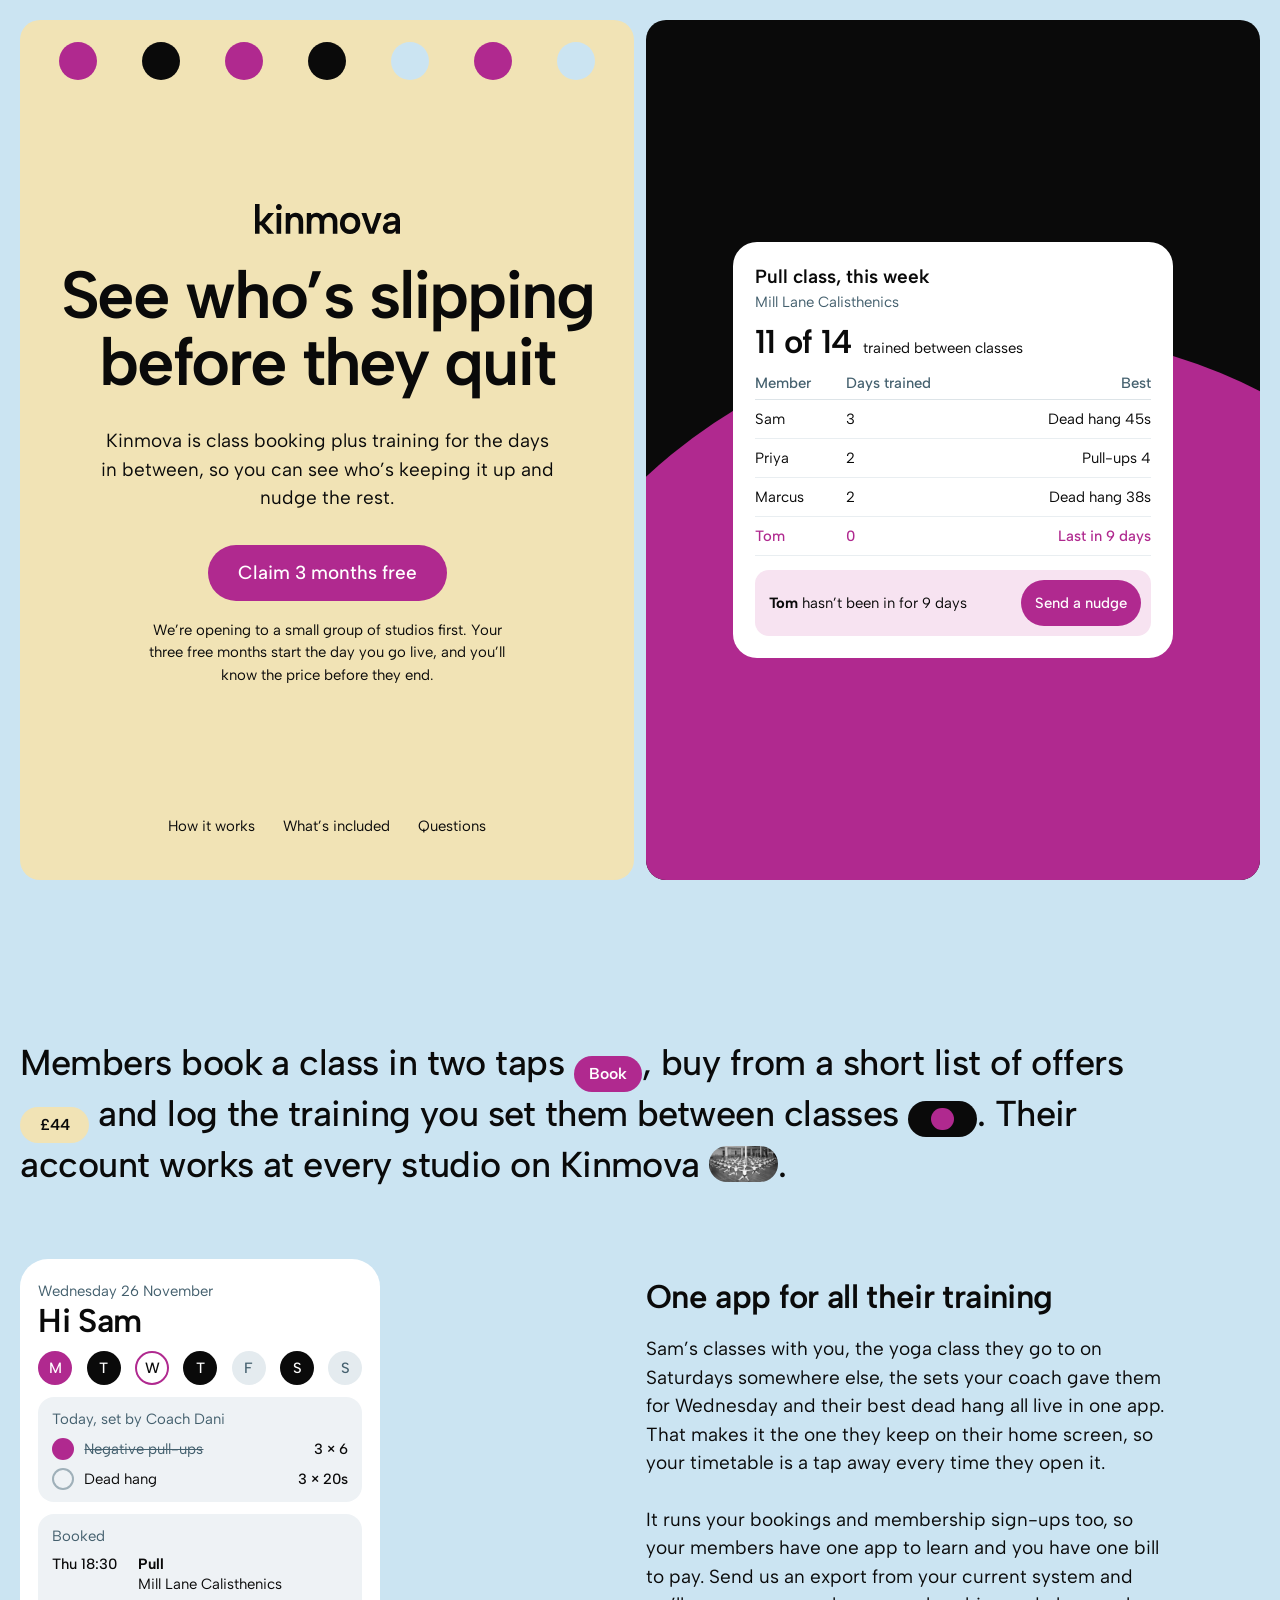
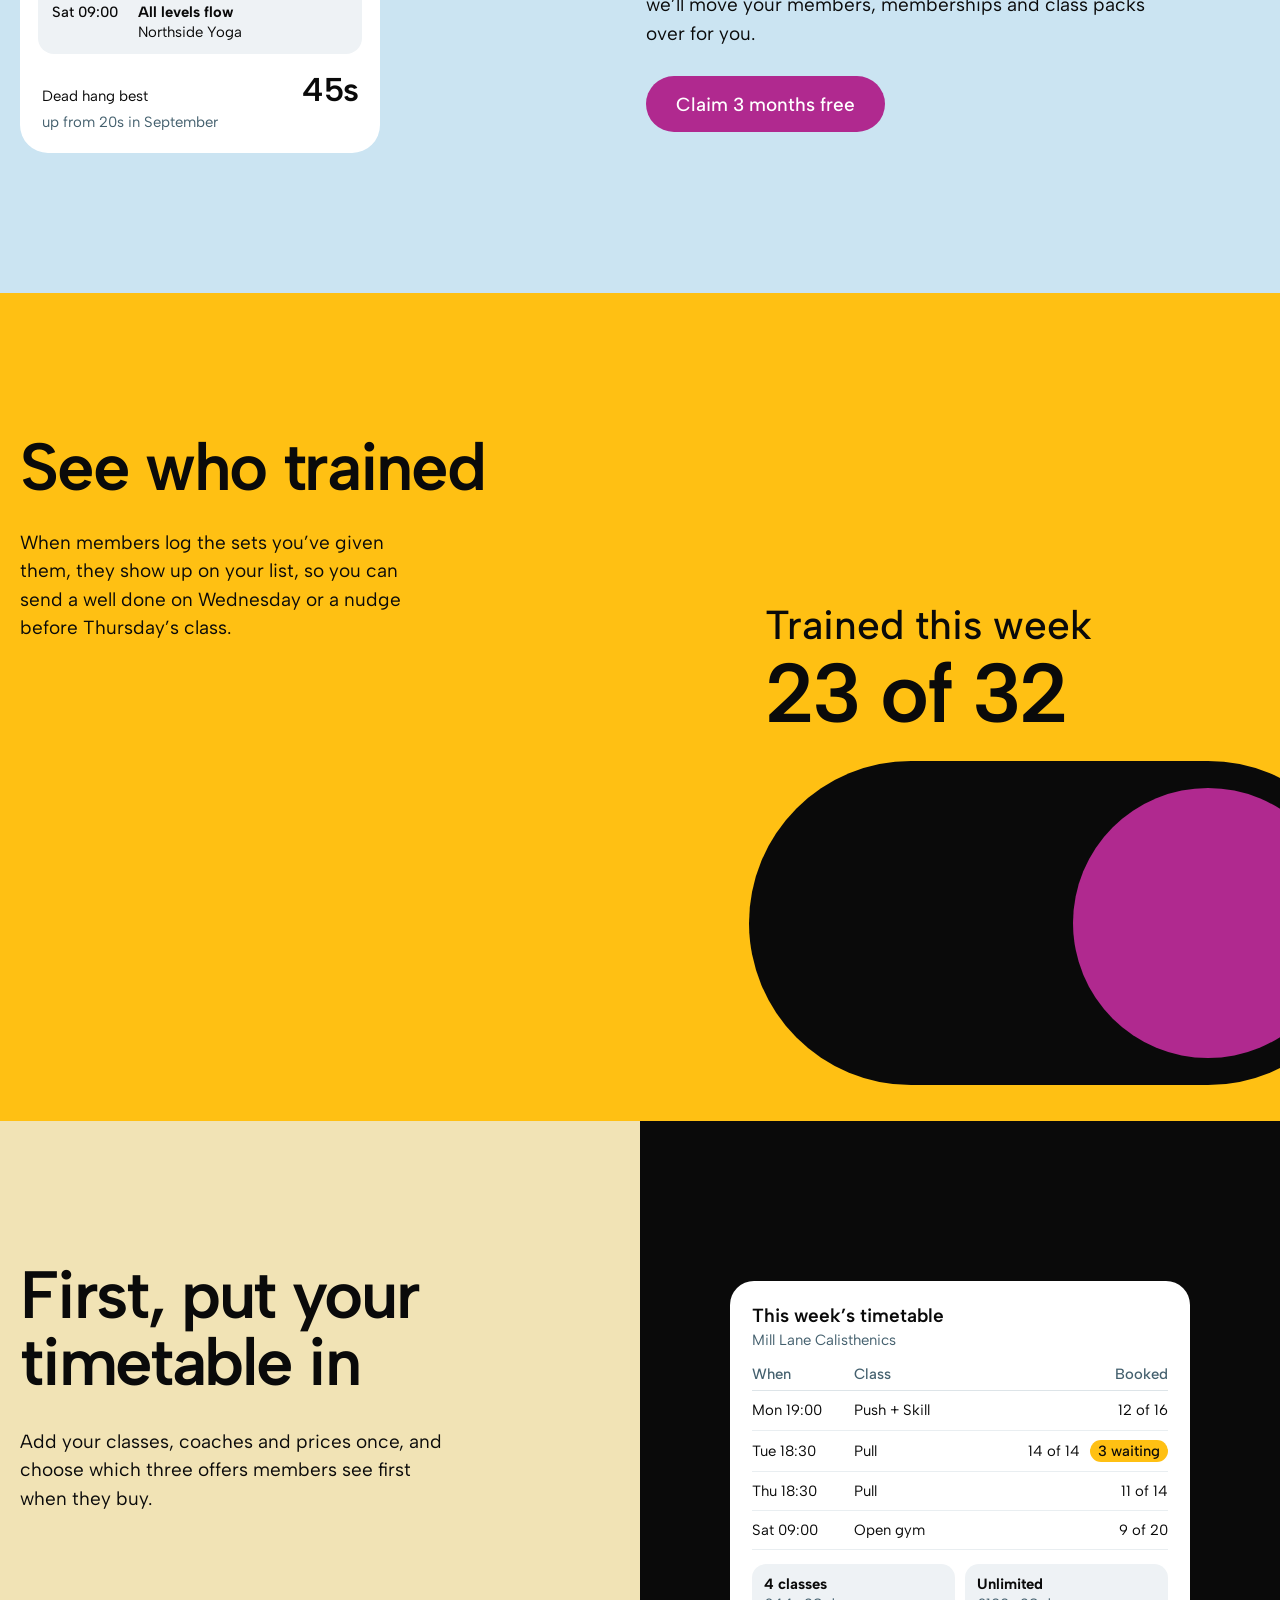
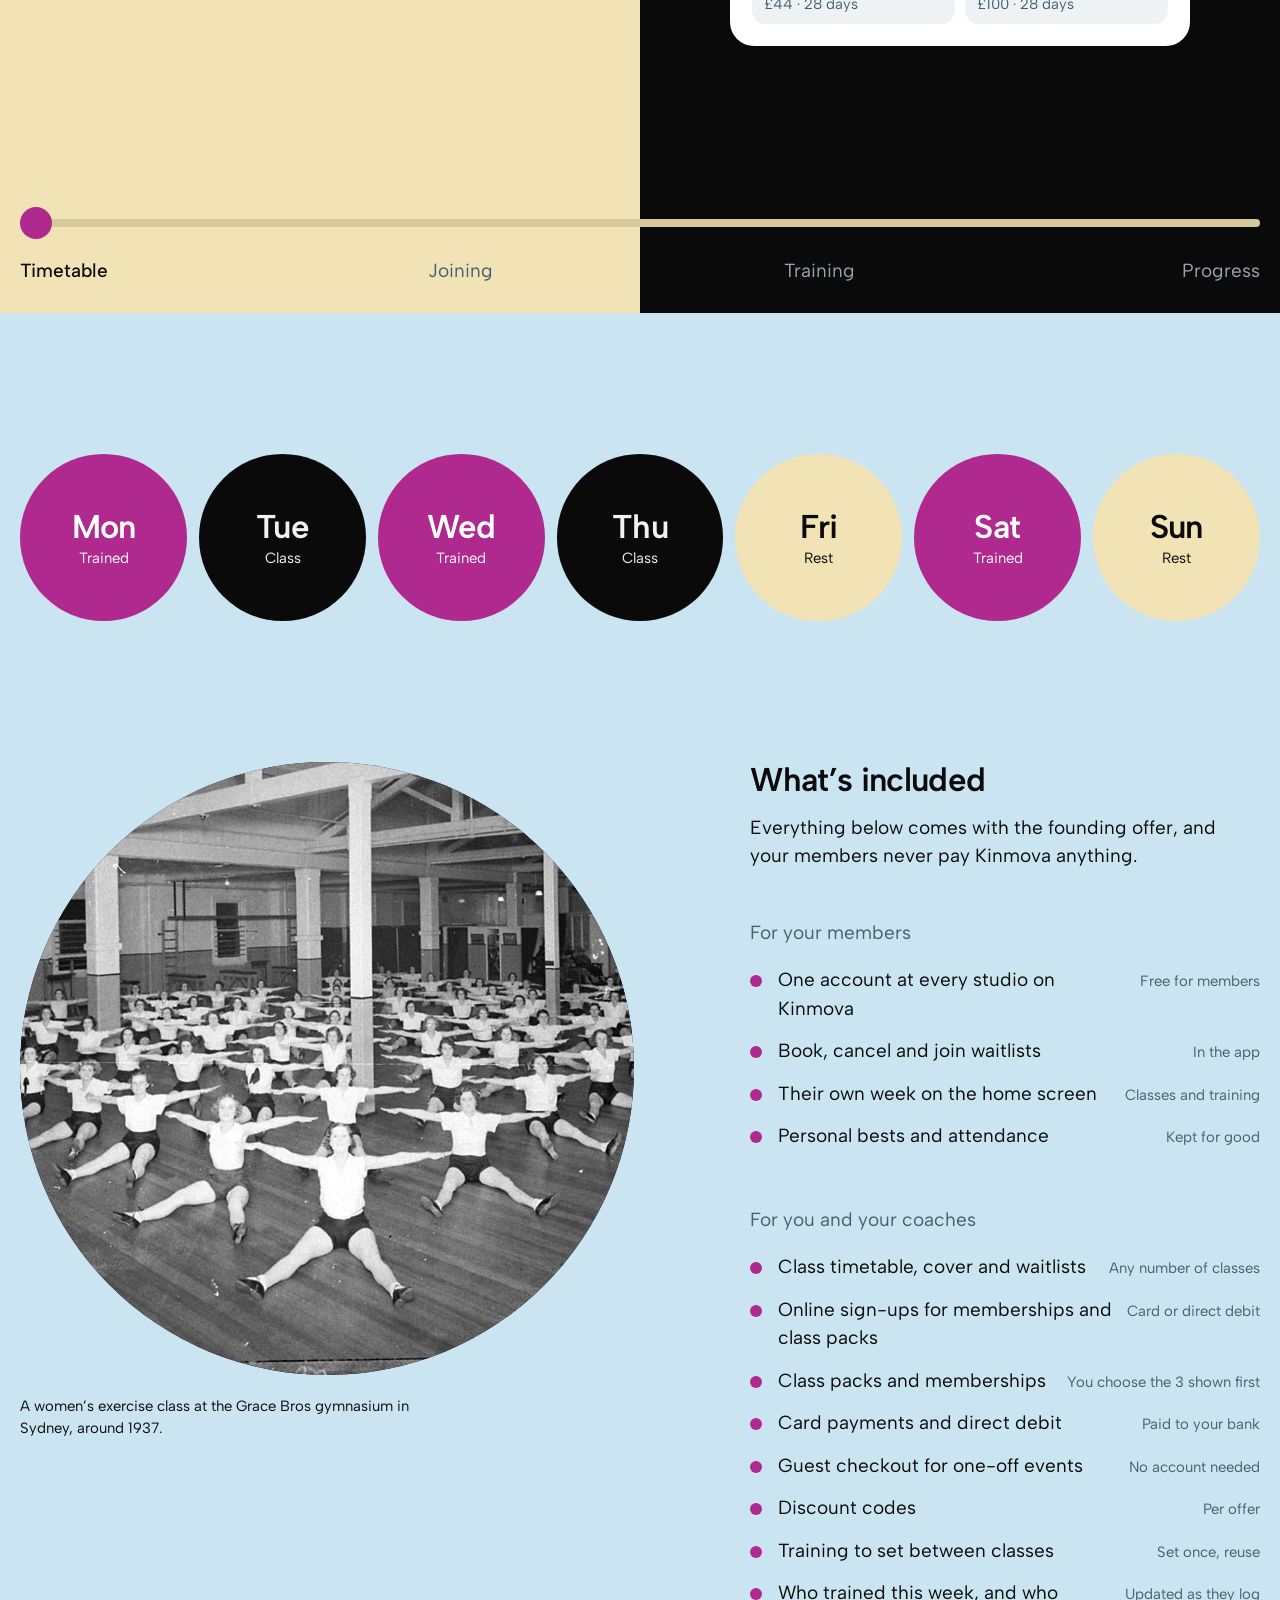
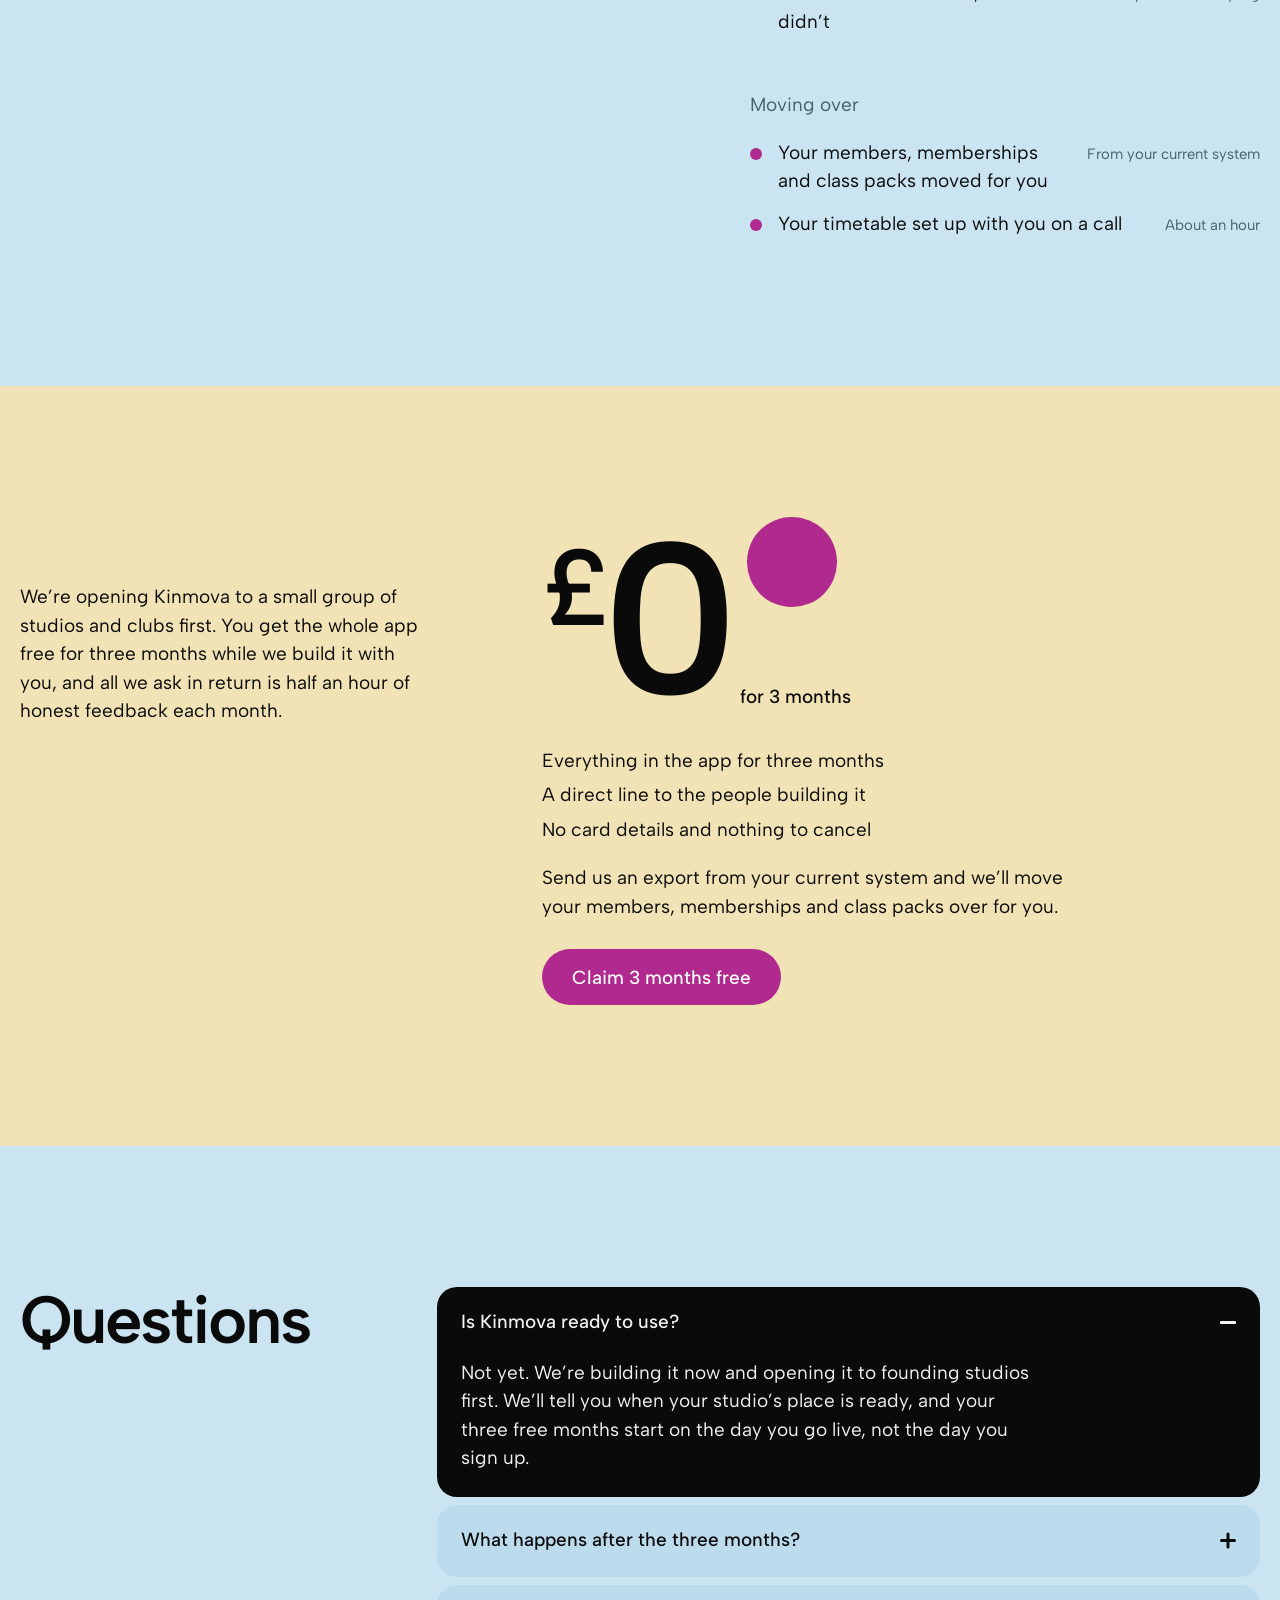
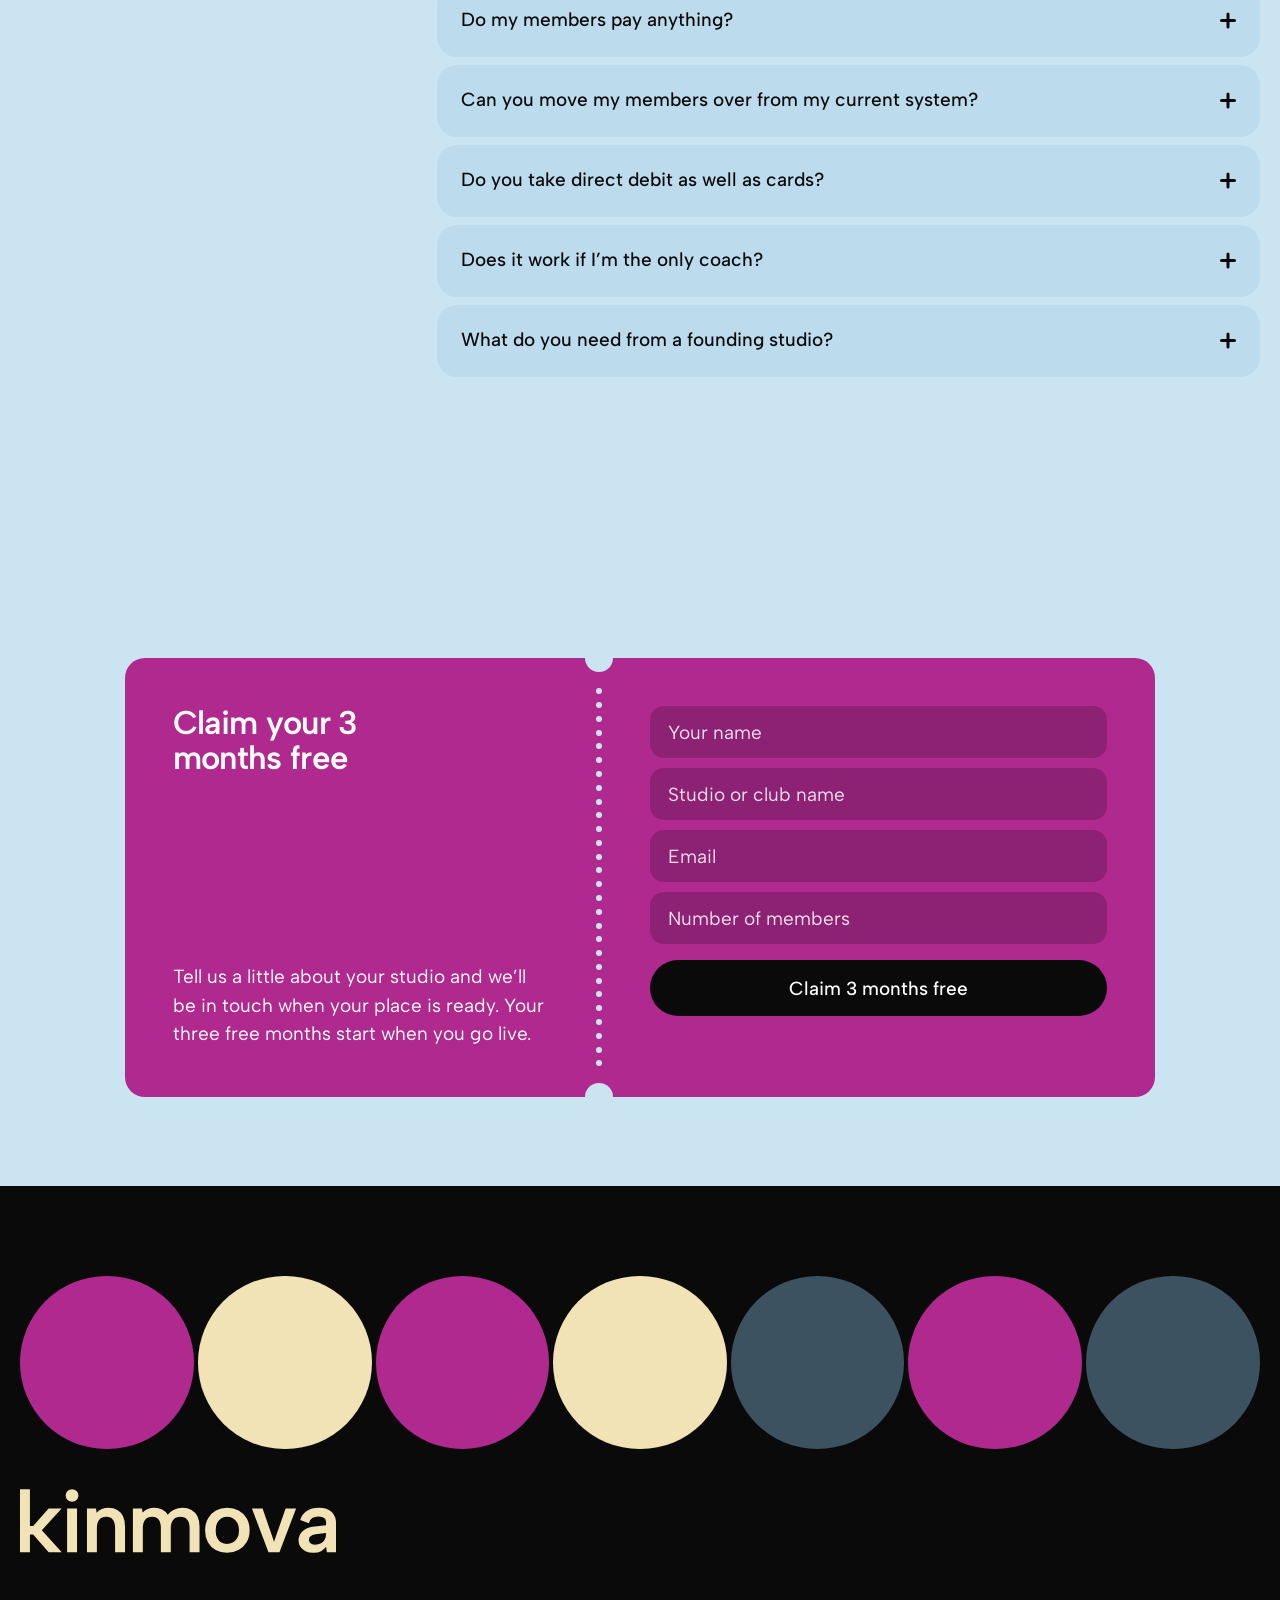
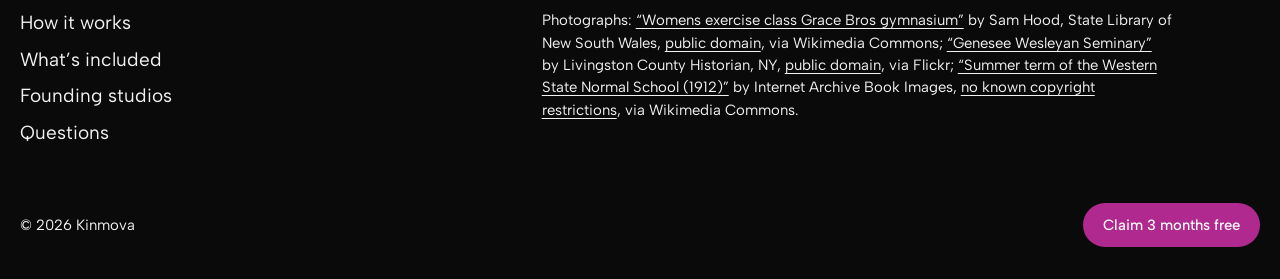
==== index.html @ 9d03b711 "Add Kinmova pre-launch page and brand One-page site asking studio and club owners to claim 3 months " ====
<!doctype html>
<html lang="en-GB">
<head>
<meta charset="utf-8">
<meta name="viewport" content="width=device-width, initial-scale=1">
<title>Kinmova: class booking and coaching between classes</title>
<meta name="description" content="Kinmova is class booking and coaching in one app for small studios and clubs. Founding studios get the first 3 months free.">
<meta name="theme-color" content="#cbe4f2">
<link rel="icon" href="brand/favicon.svg" type="image/svg+xml">
<link rel="icon" href="brand/favicon-32.png" sizes="32x32" type="image/png">
<link rel="apple-touch-icon" href="brand/apple-touch-icon.png">
<link rel="canonical" href="https://lukebroadhurst-code.github.io/kinmova/">
<meta property="og:type" content="website">
<meta property="og:url" content="https://lukebroadhurst-code.github.io/kinmova/">
<meta property="og:title" content="Kinmova: see who’s slipping before they quit">
<meta property="og:description" content="Class booking and coaching in one app, for small studios and clubs. Founding studios get 3 months free.">
<meta property="og:image" content="https://lukebroadhurst-code.github.io/kinmova/brand/social.png">
<meta property="og:image:width" content="1200">
<meta property="og:image:height" content="630">
<meta property="og:image:alt" content="The Kinmova week of dots and the line See who’s slipping before they quit">
<meta name="twitter:card" content="summary_large_image">
<meta name="twitter:image" content="https://lukebroadhurst-code.github.io/kinmova/brand/social.png">
<script>document.documentElement.classList.add('js')</script>
<link rel="preconnect" href="https://fonts.googleapis.com">
<link rel="preconnect" href="https://fonts.gstatic.com" crossorigin>
<link href="https://fonts.googleapis.com/css2?family=Albert+Sans:wght@400;500;600&display=swap" rel="stylesheet">
<link rel="stylesheet" href="styles.css">
</head>
<body>

<main>

<section class="hero" aria-labelledby="hero-title">
  <div class="hero-card">
    <ol class="week week--card" aria-label="A member's week: classes on Tuesday and Thursday, training logged on Monday, Wednesday and Saturday">
      <li class="day day--trained"><span class="vh">Monday, trained</span></li>
      <li class="day day--class"><span class="vh">Tuesday, class</span></li>
      <li class="day day--trained"><span class="vh">Wednesday, trained</span></li>
      <li class="day day--class"><span class="vh">Thursday, class</span></li>
      <li class="day day--rest"><span class="vh">Friday, rest</span></li>
      <li class="day day--trained"><span class="vh">Saturday, trained</span></li>
      <li class="day day--rest"><span class="vh">Sunday, rest</span></li>
    </ol>
    <p class="wordmark" data-rise style="--i:0"><img src="brand/kinmova-wordmark.svg" alt="Kinmova" width="361" height="73"></p>
    <h1 id="hero-title" class="hero-title" data-rise style="--i:1">See who’s slipping <br>before they quit</h1>
    <p class="hero-line" data-rise style="--i:2">Kinmova is class booking plus training for the days in between, so you can see who’s keeping it up and nudge the rest.</p>
    <a class="btn" href="#claim" data-rise style="--i:3">Claim 3 months free</a>
    <p class="hero-note" data-rise style="--i:4">We’re opening to a small group of studios first. Your three free months start the day you go live, and you’ll know the price before they end.</p>
    <nav class="hero-links" aria-label="On this page" data-rise style="--i:5">
      <a href="#how">How it works</a>
      <a href="#included">What’s included</a>
      <a href="#questions">Questions</a>
    </nav>
  </div>

  <div class="hero-stage">
    <div class="giant-dot" aria-hidden="true"></div>
    <div class="ui ui-panel ui-owner" data-ui role="img" aria-label="The owner's view in Kinmova: 11 of 14 members of the Pull class trained between classes this week. Tom hasn't been in for 9 days, with a button to send him a nudge.">
      <div class="ui-head"><strong>Pull class, this week</strong><span class="ui-soft">Mill Lane Calisthenics</span></div>
      <p class="ui-big"><strong>11 of 14</strong><span>trained between classes</span></p>
      <table class="ui-table">
        <thead><tr><th scope="col">Member</th><th scope="col">Days trained</th><th scope="col">Best</th></tr></thead>
        <tbody>
          <tr><td>Sam</td><td class="num">3</td><td class="num">Dead hang 45s</td></tr>
          <tr><td>Priya</td><td class="num">2</td><td class="num">Pull-ups 4</td></tr>
          <tr><td>Marcus</td><td class="num">2</td><td class="num">Dead hang 38s</td></tr>
          <tr class="slip"><td>Tom</td><td class="num">0</td><td class="num">Last in 9 days</td></tr>
        </tbody>
      </table>
      <div class="ui-nudge"><span><strong>Tom</strong> hasn’t been in for 9 days</span><span class="ui-btn ui-btn--small">Send a nudge</span></div>
    </div>
  </div>
</section>

<section class="does" aria-labelledby="does-title">
  <h2 id="does-title" class="vh">What Kinmova does</h2>
  <p class="statement" data-reveal>Members book a class in two taps <span class="slot slot--btn" aria-hidden="true"><i>Book</i></span>, buy from a short list of offers <span class="slot slot--price" aria-hidden="true"><i>£44</i></span> and log the training you set them between classes <span class="slot slot--tick" aria-hidden="true"><span></span></span>. Their account works at every studio on Kinmova <span class="slot slot--photo" aria-hidden="true"><img src="assets/class-1937.jpg" alt="" width="1400" height="960" loading="lazy"></span>.</p>
  <div class="does-phone" data-reveal>
    <div class="ui ui-phone" data-ui role="img" aria-label="Sam's week in the Kinmova app on Wednesday 26 November: Thursday's Pull class booked at Mill Lane Calisthenics, today's two sets from Coach Dani with one done, and a yoga class on Saturday at Northside Yoga.">
      <div class="ui-top">
        <span class="ui-date">Wednesday 26 November</span>
        <span class="ui-hello">Hi Sam</span>
      </div>
      <ol class="ui-week" aria-hidden="true">
        <li class="on"><b>M</b></li><li class="cls"><b>T</b></li><li class="today"><b>W</b></li><li class="cls next"><b>T</b></li><li><b>F</b></li><li class="cls"><b>S</b></li><li><b>S</b></li>
      </ol>
      <div class="ui-card">
        <span class="ui-label">Today, set by Coach Dani</span>
        <div class="ui-set done"><span class="tick" aria-hidden="true"></span><span>Negative pull-ups</span><span class="ui-num">3 × 6</span></div>
        <div class="ui-set"><span class="tick" aria-hidden="true"></span><span>Dead hang</span><span class="ui-num">3 × 20s</span></div>
      </div>
      <div class="ui-card">
        <span class="ui-label">Booked</span>
        <div class="ui-class"><span class="ui-when">Thu 18:30</span><span><strong>Pull</strong><br>Mill Lane Calisthenics</span></div>
        <div class="ui-class"><span class="ui-when">Sat 09:00</span><span><strong>All levels flow</strong><br>Northside Yoga</span></div>
      </div>
      <div class="ui-best"><span>Dead hang best</span><strong>45s</strong><span class="ui-soft">up from 20s in September</span></div>
    </div>
  </div>
  <div class="does-foot" data-reveal>
    <h3 class="does-title">One app for all their training</h3>
    <p>Sam’s classes with you, the yoga class they go to on Saturdays somewhere else, the sets your coach gave them for Wednesday and their best dead hang all live in one app. That makes it the one they keep on their home screen, so your timetable is a tap away every time they open it.</p>
    <p>It runs your bookings and membership sign-ups too, so your members have one app to learn and you have one bill to pay. Send us an export from your current system and we’ll move your members, memberships and class packs over for you.</p>
    <a class="btn" href="#claim">Claim 3 months free</a>
  </div>
</section>

<section class="switch-sec" id="who-trained" aria-labelledby="switch-title" data-state="trained">
  <div class="switch-words">
    <h2 id="switch-title" data-reveal>See who <span class="swap-word">trained</span></h2>
    <p data-reveal style="--i:1">When members log the sets you’ve given them, they show up on your list, so you can send a well done on Wednesday or a nudge before Thursday’s class.</p>
  </div>
  <div class="big-switch" data-ui>
    <button class="bs-control" type="button" role="switch" aria-checked="true" aria-label="Show members who trained this week">
      <span class="bs-track"><span class="bs-knob"></span></span>
      <span class="bs-text">
        <span class="bs-label">Trained this week</span>
        <span class="bs-value">23 of 32</span>
      </span>
    </button>
  </div>
</section>

<section class="how" id="how" aria-labelledby="how-title">
  <div class="how-words">
    <h2 id="how-title" class="how-clause" aria-live="polite">First, put your timetable in</h2>
    <p class="how-note">Add your classes, coaches and prices once, and choose which three offers members see first when they buy.</p>
  </div>

  <div class="how-screen">
    <div class="ui ui-panel how-frag is-current" data-ui data-stage="0" aria-label="The owner's timetable for the week, with two offers">
      <div class="ui-head"><strong>This week’s timetable</strong><span class="ui-soft">Mill Lane Calisthenics</span></div>
      <table class="ui-table">
        <caption class="vh">Classes this week</caption>
        <thead><tr><th scope="col">When</th><th scope="col">Class</th><th scope="col">Booked</th></tr></thead>
        <tbody>
          <tr><td>Mon 19:00</td><td>Push + Skill</td><td class="num">12 of 16</td></tr>
          <tr><td>Tue 18:30</td><td>Pull</td><td class="num">14 of 14 <span class="ui-pill">3 waiting</span></td></tr>
          <tr><td>Thu 18:30</td><td>Pull</td><td class="num">11 of 14</td></tr>
          <tr><td>Sat 09:00</td><td>Open gym</td><td class="num">9 of 20</td></tr>
        </tbody>
      </table>
      <div class="ui-offers">
        <div><strong>4 classes</strong><span>£44 · 28 days</span></div>
        <div><strong>Unlimited</strong><span>£100 · 28 days</span></div>
      </div>
    </div>

    <div class="ui ui-panel how-frag" data-ui data-stage="1" aria-label="A new member joining Mill Lane Calisthenics online: choosing the unlimited membership, paying by direct debit and booking Thursday's Pull class in the same go">
      <div class="ui-head"><strong>Join Mill Lane Calisthenics</strong><span class="ui-soft">Pick how you want to train</span></div>
      <div class="ui-choice is-on"><span class="tick" aria-hidden="true"></span><span><strong>Unlimited</strong><br><span class="ui-soft">Every class, renews every 28 days</span></span><span class="ui-num">£100</span></div>
      <div class="ui-choice"><span class="tick" aria-hidden="true"></span><span><strong>4 classes</strong><br><span class="ui-soft">Use them within 28 days</span></span><span class="ui-num">£44</span></div>
      <div class="ui-choice"><span class="tick" aria-hidden="true"></span><span><strong>Try one class</strong><br><span class="ui-soft">No membership needed</span></span><span class="ui-num">£12</span></div>
      <p class="ui-row"><span>Pay by</span><span>Direct debit</span></p>
      <span class="ui-btn">Join and book Thu 18:30 Pull</span>
    </div>

    <div class="ui ui-panel how-frag" data-ui data-stage="2" aria-label="The coach setting two days of training for the Pull class">
      <div class="ui-head"><strong>Between Tuesday and Thursday</strong><span class="ui-soft">For the Pull class, 14 members</span></div>
      <div class="ui-set"><span class="tick" aria-hidden="true"></span><span>Negative pull-ups</span><span class="ui-num">3 × 6</span></div>
      <div class="ui-set"><span class="tick" aria-hidden="true"></span><span>Dead hang</span><span class="ui-num">3 × 20s</span></div>
      <div class="ui-set"><span class="tick" aria-hidden="true"></span><span>Scapula pulls</span><span class="ui-num">2 × 10</span></div>
      <span class="ui-btn">Send to 14 members</span>
    </div>

    <div class="ui ui-panel how-frag" data-ui data-stage="3" aria-label="The coach's view of who trained between classes and their progress">
      <div class="ui-head"><strong>Pull class, this week</strong><span class="ui-soft">11 of 14 trained between classes</span></div>
      <table class="ui-table">
        <caption class="vh">Members' training this week</caption>
        <thead><tr><th scope="col">Member</th><th scope="col">Days trained</th><th scope="col">Best</th></tr></thead>
        <tbody>
          <tr><td>Sam</td><td class="num">3</td><td class="num">Dead hang 45s</td></tr>
          <tr><td>Priya</td><td class="num">2</td><td class="num">Pull-ups 4</td></tr>
          <tr><td>Marcus</td><td class="num">2</td><td class="num">Dead hang 38s</td></tr>
          <tr><td>Tom</td><td class="num">0</td><td class="num ui-soft">Last in 9 days</td></tr>
        </tbody>
      </table>
    </div>
  </div>

  <div class="how-range">
    <label class="vh" for="stage">Show a stage of the week</label>
    <div class="range-wrap">
      <span class="range-track" aria-hidden="true"><span class="range-fill"></span></span>
      <input id="stage" type="range" min="0" max="3" step="1" value="0" aria-valuetext="Timetable">
    </div>
    <ol class="how-names" aria-hidden="true">
      <li class="is-current">Timetable</li>
      <li>Joining</li>
      <li>Training</li>
      <li>Progress</li>
    </ol>
  </div>
</section>

<div class="week-band" role="img" aria-label="A member's week on Kinmova: classes on Tuesday and Thursday, training logged on Monday, Wednesday and Saturday, rest on Friday and Sunday.">
  <span class="wb wb--trained" data-reveal style="--i:0"><b>Mon</b>Trained</span>
  <span class="wb wb--class" data-reveal style="--i:1"><b>Tue</b>Class</span>
  <span class="wb wb--trained" data-reveal style="--i:2"><b>Wed</b>Trained</span>
  <span class="wb wb--class" data-reveal style="--i:3"><b>Thu</b>Class</span>
  <span class="wb wb--rest" data-reveal style="--i:4"><b>Fri</b>Rest</span>
  <span class="wb wb--trained" data-reveal style="--i:5"><b>Sat</b>Trained</span>
  <span class="wb wb--rest" data-reveal style="--i:6"><b>Sun</b>Rest</span>
</div>

<section class="included" id="included" aria-labelledby="included-title">
  <figure class="inc-photo" data-reveal>
    <div class="inc-circle">
      <img class="is-on" src="assets/class-1937.jpg" alt="A large women's exercise class sitting on a wooden gym floor with arms stretched out, in Sydney around 1937" width="1400" height="960" loading="lazy" data-caption="A women’s exercise class at the Grace Bros gymnasium in Sydney, around 1937.">
      <img src="assets/class-1912.jpg" alt="Rows of students doing the same exercise in a large gymnasium with a balcony, in 1912" width="1400" height="1113" loading="lazy" data-caption="The summer term class at Western State Normal School in Michigan, 1912.">
      <img src="assets/class-genesee.jpg" alt="Students in a sunlit gymnasium with their arms raised, in the early 1900s" width="1023" height="642" loading="lazy" data-caption="A class in the gymnasium at Genesee Wesleyan Seminary, New York State, early 1900s.">
    </div>
    <figcaption class="inc-caption">A women’s exercise class at the Grace Bros gymnasium in Sydney, around 1937.</figcaption>
  </figure>

  <div class="inc-list">
    <h2 id="included-title" data-reveal>What’s included</h2>
    <p class="inc-intro" data-reveal style="--i:1">Everything below comes with the founding offer, and your members never pay Kinmova anything.</p>

    <h3 class="inc-group">For your members</h3>
    <ul class="rows">
      <li><span>One account at every studio on Kinmova</span><span class="val">Free for members</span></li>
      <li><span>Book, cancel and join waitlists</span><span class="val">In the app</span></li>
      <li><span>Their own week on the home screen</span><span class="val">Classes and training</span></li>
      <li><span>Personal bests and attendance</span><span class="val">Kept for good</span></li>
    </ul>

    <h3 class="inc-group">For you and your coaches</h3>
    <ul class="rows">
      <li><span>Class timetable, cover and waitlists</span><span class="val">Any number of classes</span></li>
      <li><span>Online sign-ups for memberships and class packs</span><span class="val">Card or direct debit</span></li>
      <li><span>Class packs and memberships</span><span class="val">You choose the 3 shown first</span></li>
      <li><span>Card payments and direct debit</span><span class="val">Paid to your bank</span></li>
      <li><span>Guest checkout for one-off events</span><span class="val">No account needed</span></li>
      <li><span>Discount codes</span><span class="val">Per offer</span></li>
      <li><span>Training to set between classes</span><span class="val">Set once, reuse</span></li>
      <li><span>Who trained this week, and who didn’t</span><span class="val">Updated as they log</span></li>
    </ul>

    <h3 class="inc-group">Moving over</h3>
    <ul class="rows">
      <li><span>Your members, memberships and class packs moved for you</span><span class="val">From your current system</span></li>
      <li><span>Your timetable set up with you on a call</span><span class="val">About an hour</span></li>
    </ul>
  </div>
</section>

<section class="offer" id="offer" aria-labelledby="offer-title">
  <div class="offer-words">
    <h2 id="offer-title" data-reveal>Founding studios</h2>
    <p data-reveal style="--i:1">We’re opening Kinmova to a small group of studios and clubs first. You get the whole app free for three months while we build it with you, and all we ask in return is half an hour of honest feedback each month.</p>
  </div>
  <div class="offer-figure">
    <p class="figure" data-reveal><span class="cur">£</span>0<span class="per">for 3 months</span></p>
    <span class="offer-dot" aria-hidden="true"></span>
    <ul class="offer-lines" data-reveal style="--i:1">
      <li>Everything in the app for three months</li>
      <li>A direct line to the people building it</li>
      <li>No card details and nothing to cancel</li>
    </ul>
    <p class="offer-move" data-reveal style="--i:1">Send us an export from your current system and we’ll move your members, memberships and class packs over for you.</p>
    <a class="btn" href="#claim" data-reveal style="--i:2">Claim 3 months free</a>
  </div>
</section>

<section class="faq" id="questions" aria-labelledby="faq-title">
  <h2 id="faq-title">Questions</h2>
  <div class="faq-list">
    <details name="faq" open>
      <summary>Is Kinmova ready to use?</summary>
      <p>Not yet. We’re building it now and opening it to founding studios first. We’ll tell you when your studio’s place is ready, and your three free months start on the day you go live, not the day you sign up.</p>
    </details>
    <details name="faq">
      <summary>What happens after the three months?</summary>
      <p>You decide whether to stay. We’ll tell you the monthly price well before your free months end, and if you don’t want to carry on there’s nothing to cancel.</p>
    </details>
    <details name="faq">
      <summary>Do my members pay anything?</summary>
      <p>No. Members use the app for free, at your studio and at any other studio on Kinmova.</p>
    </details>
    <details name="faq">
      <summary>Can you move my members over from my current system?</summary>
      <p>Yes. Send us an export from the system you use now and we’ll set up your members, memberships and class packs for you.</p>
    </details>
    <details name="faq">
      <summary>Do you take direct debit as well as cards?</summary>
      <p>Yes, both, and the money your members pay goes to your bank account.</p>
    </details>
    <details name="faq">
      <summary>Does it work if I’m the only coach?</summary>
      <p>Yes. It’s built for studios and clubs with roughly 30 to 150 members, and it works just as well if you run every class yourself.</p>
    </details>
    <details name="faq">
      <summary>What do you need from a founding studio?</summary>
      <p>Half an hour a month to tell us what’s working and what isn’t, and a bit of patience while we fix what you find.</p>
    </details>
  </div>
</section>

<section class="claim" id="claim" aria-labelledby="claim-title">
  <div class="coupon">
    <div class="coupon-words">
      <h2 id="claim-title">Claim your 3 months free</h2>
      <p>Tell us a little about your studio and we’ll be in touch when your place is ready. Your three free months start when you go live.</p>
    </div>
    <div class="perf" aria-hidden="true"><i></i><i></i><i></i><i></i><i></i><i></i><i></i><i></i><i></i><i></i><i></i><i></i><i></i><i></i><i></i><i></i><i></i><i></i><i></i><i></i><i></i><i></i><i></i><i></i><i></i><i></i><i></i><i></i></div>
    <form class="coupon-form" method="post" action="https://formspree.io/f/mljbvwkw" data-endpoint="https://formspree.io/f/mljbvwkw" novalidate>
      <input type="hidden" name="_subject" value="New founding studio sign-up">
      <input type="text" name="_gotcha" tabindex="-1" autocomplete="off" aria-hidden="true" style="display:none">
      <label class="vh" for="f-name">Your name</label>
      <input id="f-name" name="name" type="text" autocomplete="name" placeholder="Your name" required>
      <label class="vh" for="f-studio">Studio or club name</label>
      <input id="f-studio" name="studio" type="text" autocomplete="organization" placeholder="Studio or club name" required>
      <label class="vh" for="f-email">Email</label>
      <input id="f-email" name="email" type="email" autocomplete="email" placeholder="Email" required>
      <label class="vh" for="f-size">Roughly how many members</label>
      <select id="f-size" name="members" required>
        <option value="" selected disabled>Number of members</option>
        <option>Fewer than 30</option>
        <option>30 to 80</option>
        <option>80 to 150</option>
        <option>More than 150</option>
      </select>
      <button class="coupon-submit" type="submit">Claim 3 months free</button>
      <p class="form-status" role="status" aria-live="polite"></p>
    </form>
  </div>
</section>

</main>

<footer class="foot">
  <div class="foot-mark" aria-hidden="true">
    <span></span><span class="c"></span><span></span><span class="c"></span><span class="r"></span><span></span><span class="r"></span>
  </div>
  <p class="foot-name"><img src="brand/kinmova-wordmark-reversed.svg" alt="Kinmova" width="361" height="73" loading="lazy"></p>
  <div class="foot-cols">
    <nav aria-label="Footer">
      <a href="#how">How it works</a>
      <a href="#included">What’s included</a>
      <a href="#offer">Founding studios</a>
      <a href="#questions">Questions</a>
    </nav>
    <p class="credits">Photographs: <a href="https://commons.wikimedia.org/wiki/File:SLNSW_10713_Womens_exercise_class_Grace_Bros_gymnasium.jpg">“Womens exercise class Grace Bros gymnasium”</a> by Sam Hood, State Library of New South Wales, <a href="https://creativecommons.org/publicdomain/mark/1.0/">public domain</a>, via Wikimedia Commons; <a href="https://www.flickr.com/photos/196542115@N02/52374019256">“Genesee Wesleyan Seminary”</a> by Livingston County Historian, NY, <a href="https://creativecommons.org/publicdomain/mark/1.0/">public domain</a>, via Flickr; <a href="https://commons.wikimedia.org/wiki/File:Summer_term_of_the_Western_State_Normal_School_(1912)_(14804287043).jpg">“Summer term of the Western State Normal School (1912)”</a> by Internet Archive Book Images, <a href="https://www.flickr.com/commons/usage/">no known copyright restrictions</a>, via Wikimedia Commons.</p>
  </div>
  <div class="foot-last">
    <p>© 2026 Kinmova</p>
    <a class="btn btn--small" href="#claim">Claim 3 months free</a>
  </div>
</footer>

<script src="main.js" defer></script>
</body>
</html>
---- styles.css ----
/* Kinmova pre-launch page. Direction: One motif (seed 974067401). The motif is the day dot: one circle per day of a member's week. */

:root {
  --bg: #cbe4f2;
  --surface: #bcdcee;
  --ink: #0a0a0a;
  --muted: #44606e;
  --accent: #b0298f;
  --accent-ink: #ffffff;
  --sky: #cbe4f2;
  --sand: #f1e3b5;
  --sun: #ffc013;
  --night: #0a0a0a;
  --night-ink: #f2f2f2;
  --paper: #ffffff;

  --s-small: clamp(0.875rem, 0.85rem + 0.1vw, 0.9375rem);
  --s-body: clamp(1.0625rem, 1rem + 0.25vw, 1.1875rem);
  --s-lead: clamp(1.5rem, 1.1rem + 1.2vw, 2.125rem);
  --s-head: clamp(2.5rem, 1.3rem + 3.6vw, 4.5rem);
  --s-display: clamp(7rem, 1.5rem + 15vw, 15rem);

  --m: clamp(16px, 1.6vw, 24px);
  --gap: 12px;
  --r: 20px;
  --section: clamp(96px, 11vw, 176px);

  --ease-out: cubic-bezier(0.22, 1, 0.36, 1);
  --ease-in-out: cubic-bezier(0.65, 0, 0.35, 1);
}

*, *::before, *::after { box-sizing: border-box; }
html { -webkit-text-size-adjust: 100%; scroll-behavior: smooth; }
body {
  margin: 0;
  background: var(--bg);
  color: var(--ink);
  font-family: "Albert Sans", system-ui, sans-serif;
  font-size: var(--s-body);
  line-height: 1.5;
  font-weight: 400;
}
img { display: block; max-width: 100%; height: auto; }
a { color: inherit; text-decoration-thickness: 1px; text-underline-offset: 0.2em; }
h1, h2, h3, p, ul, ol, figure { margin: 0; }
ul, ol { padding: 0; list-style: none; }
h1, h2 { font-weight: 600; letter-spacing: -0.035em; line-height: 1; text-wrap: balance; }
p { text-wrap: pretty; }
:focus-visible { outline: 3px solid var(--ink); outline-offset: 3px; }
::selection { background: var(--accent); color: var(--accent-ink); }
.vh { position: absolute !important; width: 1px; height: 1px; overflow: hidden; clip: rect(0 0 0 0); clip-path: inset(50%); white-space: nowrap; }
.num { font-variant-numeric: tabular-nums; }

/* Buttons: round, from the dot */
.btn {
  display: inline-flex; align-items: center; justify-content: center;
  min-height: 56px; padding: 0 30px;
  border-radius: 999px;
  background: var(--accent); color: var(--accent-ink);
  font: 500 var(--s-body)/1 "Albert Sans", system-ui, sans-serif;
  text-decoration: none;
  transition: transform 180ms var(--ease-out), background-color 180ms var(--ease-out);
}
.btn:hover { background: #95227a; }
.btn:active { transform: scale(0.97); }
.btn--small { min-height: 44px; padding: 0 20px; font-size: var(--s-small); }

/* ---------- Hero ---------- */
.hero {
  display: grid; grid-template-columns: 1fr 1fr; gap: var(--gap);
  padding: var(--m);
  min-height: 100svh;
}
.hero-card {
  background: var(--sand);
  border-radius: var(--r);
  display: flex; flex-direction: column; align-items: center; text-align: center;
  padding: 0 clamp(24px, 3vw, 44px) 36px;
  overflow: hidden;
}
.week { display: flex; gap: 10px; }
.week--card {
  align-self: stretch; justify-content: space-between;
  padding: 22px 0 0;
}
.day { position: relative; width: clamp(28px, 3vw, 44px); aspect-ratio: 1; border-radius: 50%; background: var(--sky); }
.day--trained { background: var(--accent); }
.day--class { background: var(--ink); }
.wordmark { margin-top: auto; padding-top: 48px; line-height: 0; }
.wordmark img { height: clamp(26px, 2.3vw, 36px); width: auto; }
.hero-title { margin-top: 28px; font-size: var(--s-head); max-width: none; }
.hero-line { margin-top: 32px; max-width: 38ch; font-size: var(--s-body); }
.hero-card .btn { margin-top: 32px; }
.hero-note { margin-top: 18px; max-width: 42ch; font-size: var(--s-small); }
.hero-links { margin-top: auto; padding-top: 48px; display: flex; flex-wrap: wrap; justify-content: center; gap: 8px 28px; font-size: var(--s-small); }
.hero-links a { text-decoration: none; padding: 6px 0; }
.hero-links a:hover { text-decoration: underline; }

.hero-stage {
  position: relative; overflow: hidden;
  border-radius: var(--r);
  background: var(--night);
  display: grid; place-items: center;
  min-height: 560px;
}
.giant-dot {
  position: absolute;
  width: max(120vh, 900px); aspect-ratio: 1; border-radius: 50%;
  background: var(--accent);
  right: -48%; bottom: -62%;
}

/* ---------- Interface fragments (data-ui keeps its own borders and sizes) ---------- */
.ui { font-family: "Albert Sans", system-ui, sans-serif; color: var(--ink); text-align: left; line-height: 1.35; }
.ui-phone {
  position: relative; z-index: 1;
  width: min(360px, 82%);
  background: var(--paper);
  border-radius: 28px;
  padding: 22px 18px 20px;
  display: grid; gap: 12px;
  font-size: var(--s-small);
}
.ui-top { display: grid; gap: 2px; }
.ui-date { color: var(--muted); }
.ui-hello { font-size: var(--s-lead); font-weight: 600; letter-spacing: -0.02em; line-height: 1.1; }
.ui-week { display: flex; justify-content: space-between; }
.ui-week li { width: 34px; aspect-ratio: 1; border-radius: 50%; display: grid; place-items: center; background: #e4ebef; color: var(--muted); }
.ui-week b { font-weight: 500; }
.ui-week .on { background: var(--accent); color: #fff; }
.ui-week .cls { background: var(--ink); color: #fff; }
.ui-week .today { background: var(--paper); color: var(--ink); box-shadow: inset 0 0 0 2px var(--accent); } /* taste-skill-ignore: inside a data-ui fragment */
.ui-card { background: #eef2f5; border-radius: 16px; padding: 12px 14px; display: grid; gap: 8px; }
.ui-label { color: var(--muted); }
.ui-set { display: grid; grid-template-columns: 22px 1fr auto; align-items: center; gap: 10px; }
.ui-set .tick { width: 22px; aspect-ratio: 1; border-radius: 50%; box-shadow: inset 0 0 0 2px #9fb0b9; } /* taste-skill-ignore: inside a data-ui fragment */
.ui-set.done .tick { background: var(--accent); box-shadow: none; } /* taste-skill-ignore: inside a data-ui fragment */
.ui-set.done span:nth-child(2) { color: var(--muted); text-decoration: line-through; }
.ui-num { font-variant-numeric: tabular-nums; font-weight: 500; }
.ui-class { display: grid; grid-template-columns: 76px 1fr; gap: 10px; }
.ui-when { font-weight: 500; font-variant-numeric: tabular-nums; }
.ui-best { display: grid; grid-template-columns: 1fr auto; align-items: baseline; gap: 0 8px; padding: 2px 4px 0; }
.ui-best strong { font-size: var(--s-lead); font-weight: 600; letter-spacing: -0.02em; }
.ui-best .ui-soft { grid-column: 1 / -1; }
.ui-soft { color: var(--muted); }

.ui-panel {
  width: min(460px, 100%);
  background: var(--paper);
  border-radius: 24px;
  padding: 22px;
  display: grid; gap: 14px;
  font-size: var(--s-small);
}
.ui-head { display: grid; gap: 2px; }
.ui-owner { position: relative; z-index: 1; width: min(440px, 86%); }
.ui-big { display: flex; align-items: baseline; gap: 10px; }
.ui-big strong { font-size: var(--s-lead); font-weight: 600; letter-spacing: -0.02em; line-height: 1; }
.ui-table .slip td { color: var(--accent); font-weight: 500; }
.ui-nudge { display: flex; justify-content: space-between; align-items: center; gap: 12px; background: #f7e3f1; border-radius: 14px; padding: 10px 10px 10px 14px; }
.ui-btn--small { min-height: 36px; padding: 0 14px; white-space: nowrap; }
.ui-head strong { font-size: var(--s-body); font-weight: 600; }
.ui-table { width: 100%; border-collapse: collapse; font-variant-numeric: tabular-nums; }
.ui-table th { text-align: left; font-weight: 500; color: var(--muted); padding: 0 0 6px; border-bottom: 1px solid #dde4e8; } /* taste-skill-ignore: a real table inside a data-ui fragment */
.ui-table td { padding: 9px 0; border-bottom: 1px solid #e9eef1; } /* taste-skill-ignore: a real table inside a data-ui fragment */
.ui-table td:last-child, .ui-table th:last-child { text-align: right; }
.ui-pill { display: inline-block; margin-left: 6px; padding: 1px 8px; border-radius: 999px; background: var(--sun); font-weight: 500; }
.ui-offers { display: grid; grid-template-columns: 1fr 1fr; gap: 10px; }
.ui-offers div { background: #eef2f5; border-radius: 14px; padding: 10px 12px; display: grid; }
.ui-offers span { color: var(--muted); }
.ui-choice { display: grid; grid-template-columns: 22px 1fr auto; align-items: center; gap: 12px; padding: 10px 14px 10px 12px; border-radius: 14px; background: #eef2f5; }
.ui-choice .tick { width: 22px; aspect-ratio: 1; border-radius: 50%; box-shadow: inset 0 0 0 2px #9fb0b9; } /* taste-skill-ignore: inside a data-ui fragment */
.ui-choice.is-on { background: #f7e3f1; }
.ui-choice.is-on .tick { background: var(--accent); box-shadow: inset 0 0 0 5px #f7e3f1; } /* taste-skill-ignore: inside a data-ui fragment */
.ui-row { display: flex; justify-content: space-between; gap: 12px; padding-bottom: 10px; border-bottom: 1px solid #e9eef1; } /* taste-skill-ignore: inside a data-ui fragment */
.ui-btn { display: flex; justify-content: center; align-items: center; min-height: 46px; border-radius: 999px; background: var(--accent); color: #fff; font-weight: 500; }
.ui-small { margin-top: -4px; }

/* ---------- What it does: one statement with picture words ---------- */
.does { padding: var(--section) var(--m); display: grid; grid-template-columns: repeat(12, 1fr); column-gap: var(--gap); }
.statement {
  grid-column: 1 / 12;
  font-size: clamp(1.5rem, 0.9rem + 1.9vw, 2.25rem);
  line-height: 1.22; font-weight: 500; letter-spacing: -0.015em;
  max-width: 34em;
}
.slot {
  display: inline-flex; align-items: center; justify-content: center;
  height: 1em; width: 1.9em; vertical-align: -0.12em;
  border-radius: 999px; overflow: hidden;
  font-size: 1em; line-height: 1;
}
.slot--btn { background: var(--accent); }
.slot--price { background: var(--sand); }
.slot--btn i, .slot--price i { font-style: normal; font-size: 0.44em; font-weight: 600; letter-spacing: 0; }
.slot--btn i { color: #fff; }
.slot--tick { background: var(--ink); }
.slot--tick span { width: 0.62em; aspect-ratio: 1; border-radius: 50%; background: var(--accent); }
.slot--photo img { width: 100%; height: 100%; object-fit: cover; filter: grayscale(1); }
.does-phone { grid-column: 1 / 6; margin-top: 72px; }
.does-phone .ui-phone { width: min(360px, 100%); }
.does-foot { grid-column: 7 / 13; margin-top: 72px; align-self: center; display: grid; gap: 28px; justify-items: start; }
.does-foot p { max-width: 44ch; }
.does-title { font-size: var(--s-lead); font-weight: 600; letter-spacing: -0.02em; line-height: 1.1; margin: 0 0 -8px; }

/* ---------- See who trained: one control, blown up ---------- */
.switch-sec {
  position: relative; overflow: hidden;
  min-height: 92svh;
  background: var(--sun);
  transition: background-color 420ms var(--ease-out);
  padding: var(--section) var(--m) var(--m);
}
.switch-sec[data-state="skipped"] { background: var(--sand); }
.switch-words { position: relative; z-index: 1; max-width: 30rem; }
.switch-words h2 { font-size: var(--s-head); }
.switch-words p { margin-top: 28px; max-width: 34ch; }
.big-switch {
  position: absolute; right: -7vw; bottom: 4vh;
  font-size: clamp(64px, 15vh, 150px);
}
.bs-control {
  display: flex; flex-direction: column; align-items: flex-start; gap: 0.18em;
  padding: 0; border: 0; background: none; cursor: pointer;
  font: inherit; color: var(--ink); text-align: left;
}
.bs-text { display: grid; order: -1; padding-left: 0.12em; }
.bs-label { font-size: 0.3em; font-weight: 500; line-height: 1.2; }
.bs-value { font-size: 0.62em; font-weight: 600; letter-spacing: -0.03em; line-height: 1.05; font-variant-numeric: tabular-nums; }
.bs-track {
  position: relative; display: block;
  width: 4.6em; height: 2.4em; border-radius: 999px;
  background: var(--ink);
  transition: background-color 300ms var(--ease-out);
}
.bs-knob {
  position: absolute; top: 0.2em; left: 2.4em;
  width: 2em; height: 2em; border-radius: 50%;
  background: var(--accent);
  transition: left 340ms var(--ease-out), background-color 300ms var(--ease-out);
}
.bs-control[aria-checked="false"] .bs-track { background: #8f8a77; }
.bs-control[aria-checked="false"] .bs-knob { left: 0.2em; background: var(--paper); }
.bs-control:hover .bs-knob { transform: scale(1.03); }
.bs-control:active .bs-knob { transform: scale(0.96); }

/* ---------- How it works: drag through the stages ---------- */
.how {
  position: relative;
  display: grid; grid-template-columns: 1fr 1fr;
  min-height: 88svh;
}
.how-words { background: var(--sand); padding: var(--section) var(--m) 180px; }
.how-clause { font-size: var(--s-head); max-width: 12ch; transition: opacity 200ms ease; }
.how-note { margin-top: 32px; max-width: 36ch; transition: opacity 200ms ease; }
.how-screen { background: var(--night); display: grid; place-items: center; padding: 72px var(--m) 180px; }
.how-frag { grid-area: 1 / 1; opacity: 0; visibility: hidden; transition: opacity 200ms ease, visibility 0s linear 200ms; }
.how-frag.is-current { opacity: 1; visibility: visible; transition: opacity 200ms ease; }
.how-range {
  position: absolute; left: var(--m); right: var(--m); bottom: 28px;
  display: grid; gap: 14px;
}
.range-wrap { position: relative; height: 40px; display: flex; align-items: center; }
.range-track { position: absolute; left: 0; right: 0; height: 8px; border-radius: 999px; background: rgba(10, 10, 10, 0.18); overflow: hidden; }
.how-range .range-track { background: #d6c99c; }
.range-fill { position: absolute; left: 0; top: 0; bottom: 0; width: 0; background: var(--ink); transition: width 200ms var(--ease-out); }
.range-wrap input {
  position: relative; width: 100%; margin: 0; height: 40px;
  appearance: none; -webkit-appearance: none; background: none; cursor: pointer;
}
.range-wrap input::-webkit-slider-runnable-track { height: 8px; background: none; }
.range-wrap input::-moz-range-track { height: 8px; background: none; }
.range-wrap input::-webkit-slider-thumb {
  -webkit-appearance: none; appearance: none;
  width: 32px; height: 32px; margin-top: -12px; border-radius: 50%;
  background: var(--accent); border: 0;
  transition: transform 160ms var(--ease-out);
}
.range-wrap input::-moz-range-thumb { width: 32px; height: 32px; border-radius: 50%; background: var(--accent); border: 0; }
.range-wrap input:active::-webkit-slider-thumb { transform: scale(1.12); }
.range-wrap input:focus-visible { outline: none; }
.range-wrap input:focus-visible::-webkit-slider-thumb { outline: 3px solid var(--ink); outline-offset: 3px; }
.how-names { display: grid; grid-template-columns: repeat(4, 1fr); font-size: var(--s-body); color: var(--muted); }
.how-names li:nth-child(2) { text-align: center; padding-right: 16%; }
.how-names li:nth-child(3) { text-align: center; padding-left: 16%; }
.how-names li:last-child { text-align: right; }
.how-names li.is-current { color: var(--ink); font-weight: 500; }
.how-names li:nth-child(n+3) { color: #9aa4aa; }
.how-names li:nth-child(n+3).is-current { color: var(--night-ink); }
.how-range { pointer-events: none; }
.how-range .range-wrap, .how-range input { pointer-events: auto; }

/* ---------- The week band ---------- */
.week-band {
  display: grid; grid-template-columns: repeat(7, 1fr); gap: var(--gap);
  padding: var(--section) var(--m) 0;
}
.wb {
  aspect-ratio: 1; border-radius: 50%;
  display: grid; place-content: center; text-align: center;
  font-size: var(--s-small); line-height: 1.3;
  background: var(--surface);
}
.wb b { display: block; font-size: var(--s-lead); font-weight: 600; letter-spacing: -0.02em; }
.wb--trained { background: var(--accent); color: var(--accent-ink); }
.wb--class { background: var(--ink); color: var(--night-ink); }
.wb--rest { background: var(--sand); }

/* ---------- What's included ---------- */
.included {
  display: grid; grid-template-columns: repeat(12, 1fr); column-gap: var(--gap);
  padding: var(--section) var(--m);
  align-items: start;
}
.inc-photo { grid-column: 1 / 7; position: sticky; top: 10vh; }
.inc-circle { position: relative; width: min(100%, 78vh); aspect-ratio: 1; border-radius: 50%; overflow: hidden; background: var(--night); }
.inc-circle img {
  position: absolute; inset: 0; width: 100%; height: 100%; object-fit: cover;
  opacity: 0; transition: opacity 1600ms ease;
  filter: grayscale(1) contrast(1.05);
}
.inc-circle img.is-on { opacity: 1; }
.inc-caption { margin-top: 20px; font-size: var(--s-small); max-width: 46ch; min-height: 3em; }
.inc-list { grid-column: 8 / 13; }
.inc-list h2 { font-size: var(--s-lead); font-weight: 600; letter-spacing: -0.02em; line-height: 1.1; }
.inc-intro { margin-top: 16px; max-width: 40ch; }
.inc-group { margin-top: 48px; font-size: var(--s-body); font-weight: 400; color: var(--muted); }
.rows { margin-top: 12px; }
.rows li {
  display: grid; grid-template-columns: 16px 1fr auto; align-items: baseline; gap: 0 12px;
  padding: 7px 0;
}
.rows li::before { content: ""; width: 12px; height: 12px; border-radius: 50%; background: var(--accent); transform: translateY(1px); }
.rows .val { font-size: var(--s-small); color: var(--muted); text-align: right; font-variant-numeric: tabular-nums; }

/* ---------- Founding studios: the price, very large ---------- */
.offer {
  display: grid; grid-template-columns: repeat(12, 1fr); column-gap: var(--gap);
  align-items: center;
  padding: var(--section) var(--m);
  background: var(--sand);
}
.offer-words { grid-column: 1 / 5; align-self: start; }
.offer-words h2 { font-size: var(--s-lead); letter-spacing: -0.02em; line-height: 1.1; }
.offer-words p { margin-top: 20px; max-width: 36ch; }
.offer-figure { grid-column: 6 / 13; position: relative; display: grid; justify-items: start; }
.figure {
  position: relative; z-index: 0;
  font-size: var(--s-display); font-weight: 600; letter-spacing: -0.05em; line-height: 0.85;
  display: flex; align-items: flex-start;
}
.cur { font-size: 0.5em; line-height: 1; margin-top: 0.06em; margin-right: 0.04em; }
.per { align-self: flex-end; margin-left: 0.6em; margin-bottom: 0.12em; font-size: var(--s-body); font-weight: 500; letter-spacing: 0; line-height: 1.2; white-space: nowrap; }
.offer-dot {
  position: absolute; z-index: 1;
  width: clamp(80px, 7vw, 120px); aspect-ratio: 1; border-radius: 50%;
  background: var(--accent);
  left: calc(clamp(7rem, 1.5rem + 15vw, 15rem) * 0.95); top: -0.5em;
  animation: dot-bob 6s var(--ease-in-out) infinite alternate;
}
@keyframes dot-bob { to { transform: translateY(14px); } }
.offer-lines { margin-top: 36px; display: grid; gap: 6px; font-size: var(--s-body); }
.offer-move { margin-top: 20px; max-width: 44ch; }
.offer-figure .btn { margin-top: 28px; }

/* ---------- Questions ---------- */
.faq {
  display: grid; grid-template-columns: repeat(12, 1fr); column-gap: var(--gap);
  padding: var(--section) var(--m);
  align-items: start;
}
.faq h2 { grid-column: 1 / 5; font-size: var(--s-head); position: sticky; top: 96px; }
.faq-list { grid-column: 5 / 13; display: grid; gap: 8px; }
.faq details { background: var(--surface); border-radius: var(--r); transition: background-color 240ms var(--ease-out), color 240ms var(--ease-out); }
.faq summary {
  position: relative; list-style: none; cursor: pointer;
  display: flex; align-items: center;
  min-height: 72px; padding: 16px 64px 16px 24px;
  font-size: var(--s-body); font-weight: 500;
}
.faq summary::-webkit-details-marker { display: none; }
.faq summary::before, .faq summary::after {
  content: ""; position: absolute; right: 24px; top: 50%;
  width: 16px; height: 3px; margin-top: -1.5px; border-radius: 2px;
  background: currentColor;
  transition: transform 240ms var(--ease-out);
}
.faq summary::after { transform: rotate(90deg); }
.faq details[open] { background: var(--night); color: var(--night-ink); }
.faq details[open] summary::after { transform: rotate(0deg); }
.faq details p { padding: 0 24px 24px; max-width: 52ch; }
.faq summary:hover { text-decoration: underline; text-underline-offset: 0.2em; }

/* ---------- Claim: the coupon ---------- */
.claim { padding: var(--section) var(--m); display: grid; grid-template-columns: repeat(12, 1fr); column-gap: var(--gap); }
.coupon {
  grid-column: 2 / 12;
  display: grid; grid-template-columns: 46fr 6px 54fr;
  background: var(--accent); color: var(--accent-ink);
  border-radius: var(--r);
  min-height: clamp(420px, 34vw, 520px);
}
.coupon-words {
  display: flex; flex-direction: column; justify-content: space-between; gap: 32px;
  padding: 48px;
}
.perf { position: relative; display: flex; flex-direction: column; justify-content: space-between; padding: 30px 0; }
.perf i { display: block; width: 6px; height: 6px; border-radius: 50%; background: var(--bg); }
.perf::before, .perf::after {
  content: ""; position: absolute; left: 50%; width: 28px; height: 28px; margin-left: -14px;
  border-radius: 50%; background: var(--bg);
}
.perf::before { top: -14px; }
.perf::after { bottom: -14px; }
.coupon-words h2 { font-size: var(--s-lead); line-height: 1.05; letter-spacing: -0.02em; max-width: 12ch; }
.coupon-words p { max-width: 34ch; }
.coupon-form { padding: 48px; display: grid; gap: 10px; align-content: center; }
.coupon-form input, .coupon-form select {
  width: 100%; min-height: 52px; padding: 0 18px;
  border: 0; border-radius: 14px;
  background: rgba(0, 0, 0, 0.2); color: #fff;
  font: 400 var(--s-body) "Albert Sans", system-ui, sans-serif;
  appearance: none; -webkit-appearance: none;
}
.coupon-form select:invalid { color: rgba(255, 255, 255, 0.86); }
.coupon-form option { color: var(--ink); }
.coupon-form ::placeholder { color: rgba(255, 255, 255, 0.86); opacity: 1; }
.coupon-form input:focus-visible, .coupon-form select:focus-visible { outline: 3px solid #fff; outline-offset: 2px; }
.coupon-submit {
  margin-top: 6px; min-height: 56px; border: 0; border-radius: 999px;
  background: var(--ink); color: #fff; cursor: pointer;
  font: 500 var(--s-body) "Albert Sans", system-ui, sans-serif;
  transition: transform 180ms var(--ease-out), background-color 180ms var(--ease-out);
}
.coupon-submit:hover { background: #262626; }
.coupon-submit:active { transform: scale(0.98); }
.coupon-submit:focus-visible { outline: 3px solid #fff; outline-offset: 3px; }
.form-status { min-height: 1.5em; font-size: var(--s-small); }

/* ---------- Footer ---------- */
.claim { padding-bottom: clamp(72px, 7vw, 112px); }
.foot { background: var(--night); color: var(--night-ink); padding: clamp(72px, 7vw, 112px) var(--m) 32px; }
.foot-mark { display: grid; grid-template-columns: repeat(7, 1fr); gap: 4px; }
.foot-mark span { aspect-ratio: 1; border-radius: 50%; background: var(--accent); }
.foot-mark .c { background: var(--sand); }
.foot-mark .r { background: #3d5260; }
.foot-name { margin-top: 40px; line-height: 0; }
.foot-name img { height: clamp(40px, 5vw, 72px); width: auto; }
.foot-cols { margin-top: 56px; display: grid; grid-template-columns: repeat(12, 1fr); column-gap: var(--gap); }
.foot-cols nav { grid-column: 1 / 5; display: grid; gap: 8px; align-content: start; }
.foot-cols nav a { text-decoration: none; }
.foot-cols nav a:hover { text-decoration: underline; }
.credits { grid-column: 6 / 13; font-size: var(--s-small); max-width: 70ch; }
.foot-last { margin-top: 56px; display: flex; justify-content: space-between; align-items: center; gap: 16px; font-size: var(--s-small); }

/* ---------- Entrances (only when scripting works) ---------- */
@media (prefers-reduced-motion: no-preference) {
  .js [data-rise] { opacity: 0; transform: translateY(20px); animation: rise 800ms var(--ease-out) forwards; animation-delay: calc(var(--i, 0) * 80ms + 120ms); }
  .js [data-reveal] { opacity: 0; transform: translateY(24px); transition: opacity 700ms var(--ease-out), transform 900ms var(--ease-out); transition-delay: calc(var(--i, 0) * 80ms); }
  .js [data-reveal].is-in { opacity: 1; transform: none; }
  .js .day { transform: scale(0.4); opacity: 0; animation: pop 600ms var(--ease-out) forwards; }
  .js .day:nth-child(1) { animation-delay: 300ms; } .js .day:nth-child(2) { animation-delay: 380ms; }
  .js .day:nth-child(3) { animation-delay: 460ms; } .js .day:nth-child(4) { animation-delay: 540ms; }
  .js .day:nth-child(5) { animation-delay: 620ms; } .js .day:nth-child(6) { animation-delay: 700ms; }
  .js .day:nth-child(7) { animation-delay: 780ms; }
  .js .giant-dot { animation: drift 14s var(--ease-in-out) infinite alternate; }
  .js .hero-stage .ui { opacity: 0; transform: translateY(32px); animation: rise 900ms var(--ease-out) 260ms forwards; }
}
@keyframes rise { to { opacity: 1; transform: none; } }
@keyframes pop { to { opacity: 1; transform: none; } }
@keyframes drift { from { transform: translate(0, 0); } to { transform: translate(-3%, -4%); } }
@media (prefers-reduced-motion: reduce) {
  html { scroll-behavior: auto; }
  *, *::before, *::after { transition-duration: 1ms !important; animation: none !important; }
}

/* ---------- Tablet ---------- */
@media (max-width: 1024px) {
  .statement { grid-column: 1 / 13; }
  .does-phone { grid-column: 1 / 7; }
  .does-foot { grid-column: 7 / 13; }
  .inc-photo { grid-column: 1 / 13; position: static; }
  .inc-circle { width: min(100%, 520px); }
  .inc-list { grid-column: 1 / 13; margin-top: 56px; }
  .offer-words { grid-column: 1 / 7; }
  .offer-figure { grid-column: 7 / 13; }
  .faq h2 { grid-column: 1 / 13; position: static; margin-bottom: 32px; }
  .faq-list { grid-column: 1 / 13; }
  .coupon { grid-column: 1 / 13; }
  .foot-cols nav { grid-column: 1 / 6; }
  .credits { grid-column: 7 / 13; }
}

/* ---------- Hero stacks below 900px ---------- */
@media (max-width: 900px) {
  .hero { grid-template-columns: 1fr; padding: var(--m); gap: 0; min-height: 0; }
  .hero-stage { order: -1; min-height: 0; height: 48svh; align-items: start; padding-top: 28px; }
  .hero-card { margin-top: -24px; position: relative; z-index: 2; padding-bottom: 28px; }
  .week--card { padding-top: 16px; }
  .wordmark { padding-top: 28px; }
  .hero-title { font-size: clamp(2.5rem, 8vw, 4rem); }
  .hero-links { padding-top: 32px; }
  .ui-phone { width: min(340px, 88%); }
  .ui-owner { width: min(420px, 92%); }
  .giant-dot { width: 130vw; right: -70vw; bottom: -40vw; }
}

/* ---------- Phone ---------- */
@media (max-width: 760px) {

  .hero-card { padding-left: 18px; padding-right: 18px; }
  .ui-owner .ui-nudge { display: none; }
  .hero-title { font-size: 2.25rem; }
  .does-phone { grid-column: 1 / 13; margin-top: 48px; }
  .does-foot { grid-column: 1 / 13; margin-top: 40px; }
  .slot { width: 1.5em; }

  .switch-sec { min-height: 86svh; padding-top: 72px; }
  .switch-words h2 { font-size: 2.25rem; }
  .big-switch { right: auto; left: var(--m); bottom: -4vh; font-size: 27vw; }

  .how { grid-template-columns: 1fr; min-height: 0; }
  .how-screen { order: 1; padding: 40px var(--m) 24px; min-height: 46svh; }
  .how-range { order: 2; position: static; background: var(--night); padding: 8px var(--m) 32px; }
  .how-words { order: 3; }
  .how-names { grid-template-columns: 1fr 1fr; gap: 4px 12px; font-size: var(--s-small); }
  .how-names li:nth-child(n) { text-align: left; padding: 0; color: #9aa4aa; }
  .how-names li.is-current { color: var(--night-ink); }
  .how-range .range-track { background: #3a3a3a; }
  .range-fill { background: var(--night-ink); }
  .how-words { padding: 48px var(--m) 72px; }
  .how-clause { font-size: 2.25rem; }

  .week-band { gap: 6px; }
  .wb { font-size: 0; }
  .wb b { font-size: 0.9375rem; }

  .inc-list { margin-top: 40px; }
  .hero-line, .hero-note, .offer-move, .does-foot p, .switch-words p, .how-note, .inc-intro, .inc-caption, .offer-words p, .faq details p, .coupon-words p { max-width: none; }
  .rows li { grid-template-columns: 16px 1fr; padding: 10px 0; }
  .rows .val { grid-column: 2; text-align: left; }

  .offer-words, .offer-figure { grid-column: 1 / 13; }
  .offer-figure { margin-top: 48px; }
  .offer-dot { width: 64px; left: 33vw; top: -14px; }

  .coupon { grid-template-columns: 1fr; min-height: 0; }
  .coupon-words { padding: 32px 24px; }
  .perf { flex-direction: row; padding: 0 30px; height: 6px; }
  .perf i:nth-child(n+19) { display: none; }
  .perf::before, .perf::after { top: 50%; bottom: auto; left: auto; margin: -14px 0 0; }
  .perf::before { left: -14px; }
  .perf::after { right: -14px; }
  .coupon-form { padding: 32px 24px; }

  .foot-cols { grid-template-columns: 1fr; row-gap: 32px; }
  .foot-cols nav, .credits { grid-column: 1; }
}
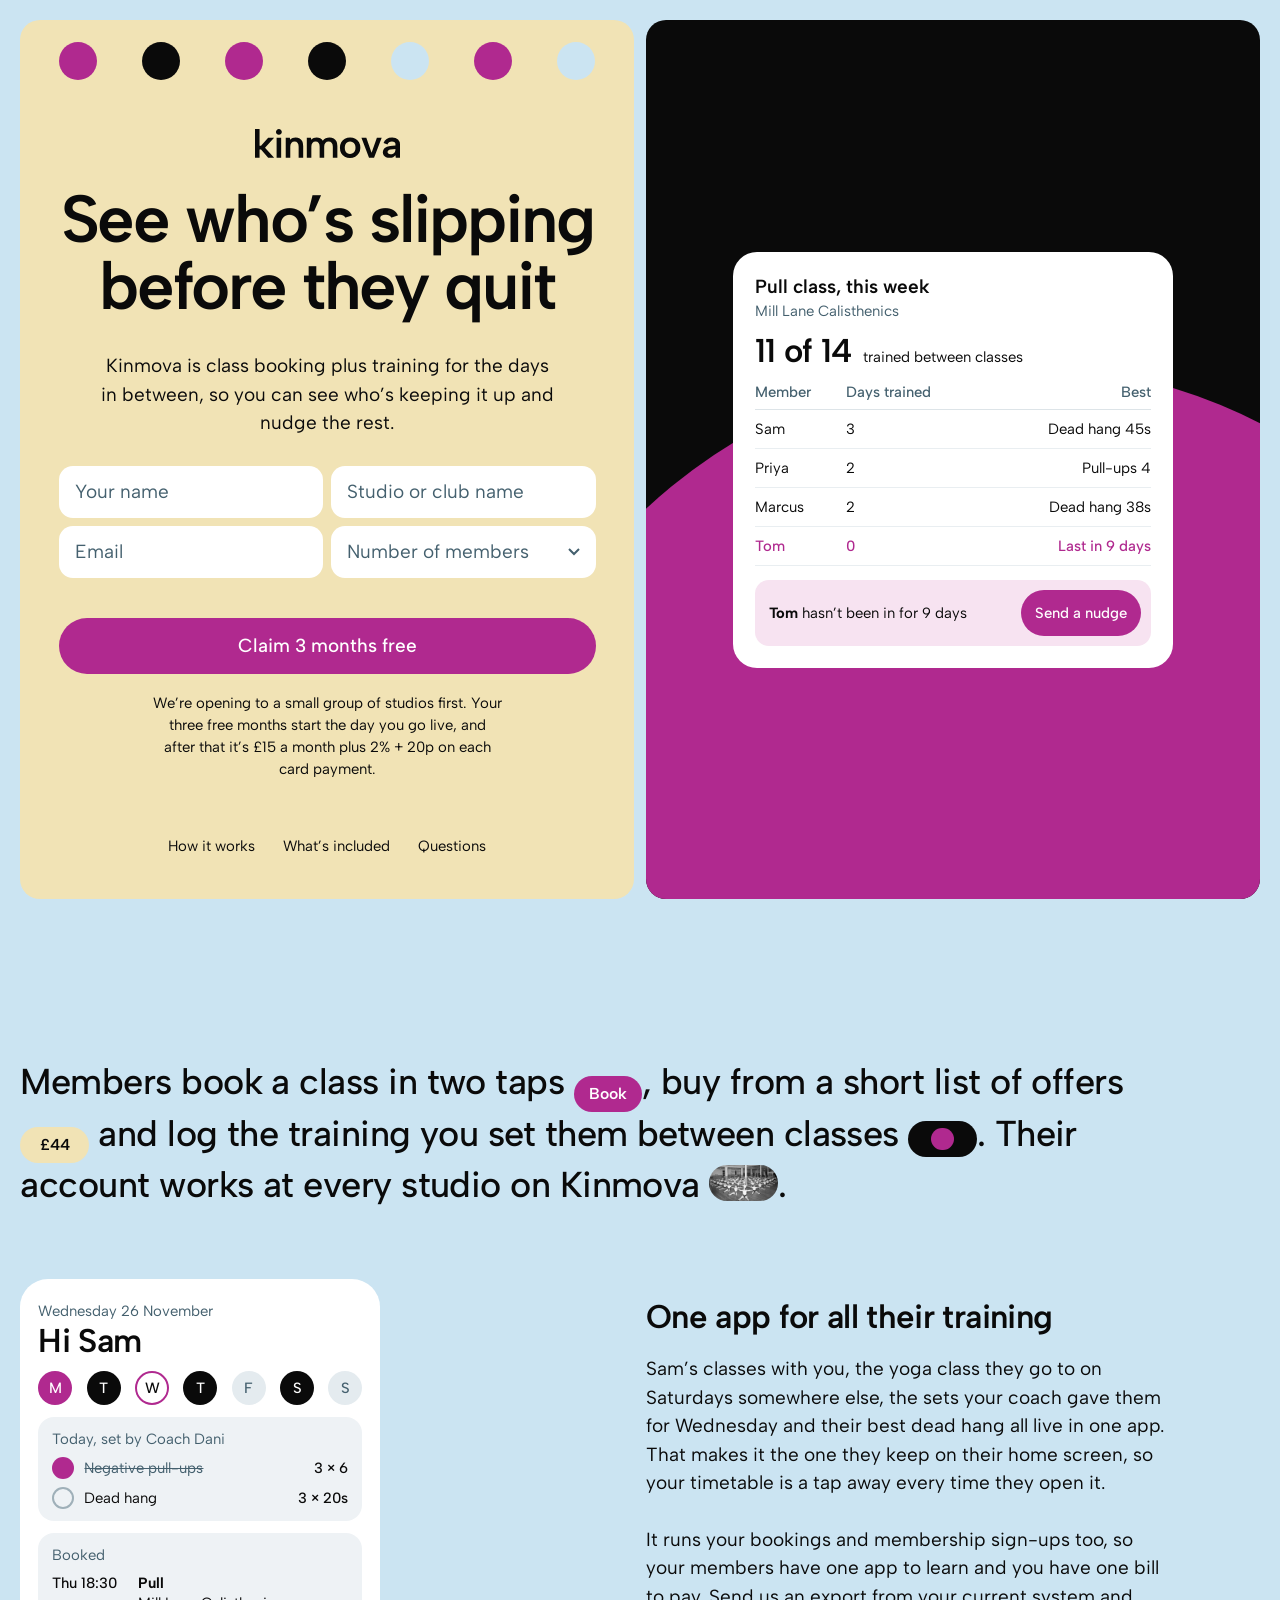
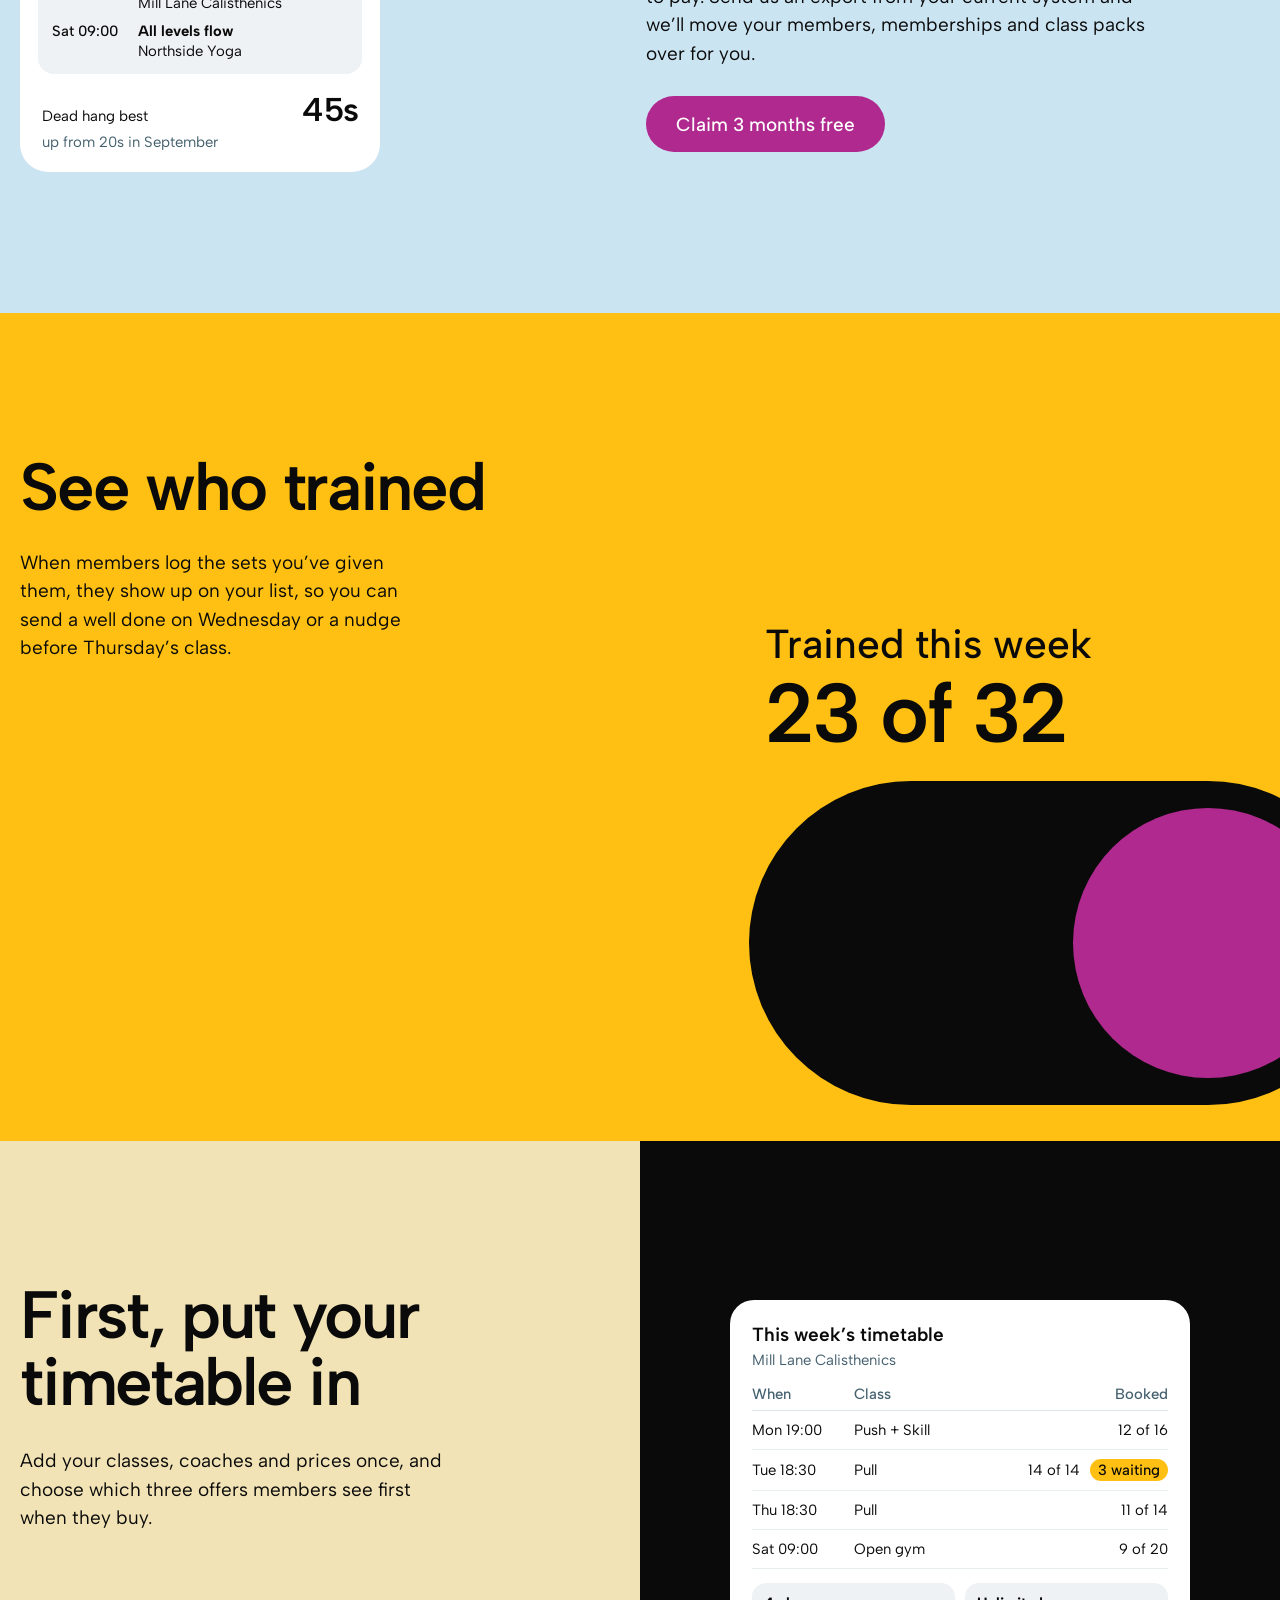
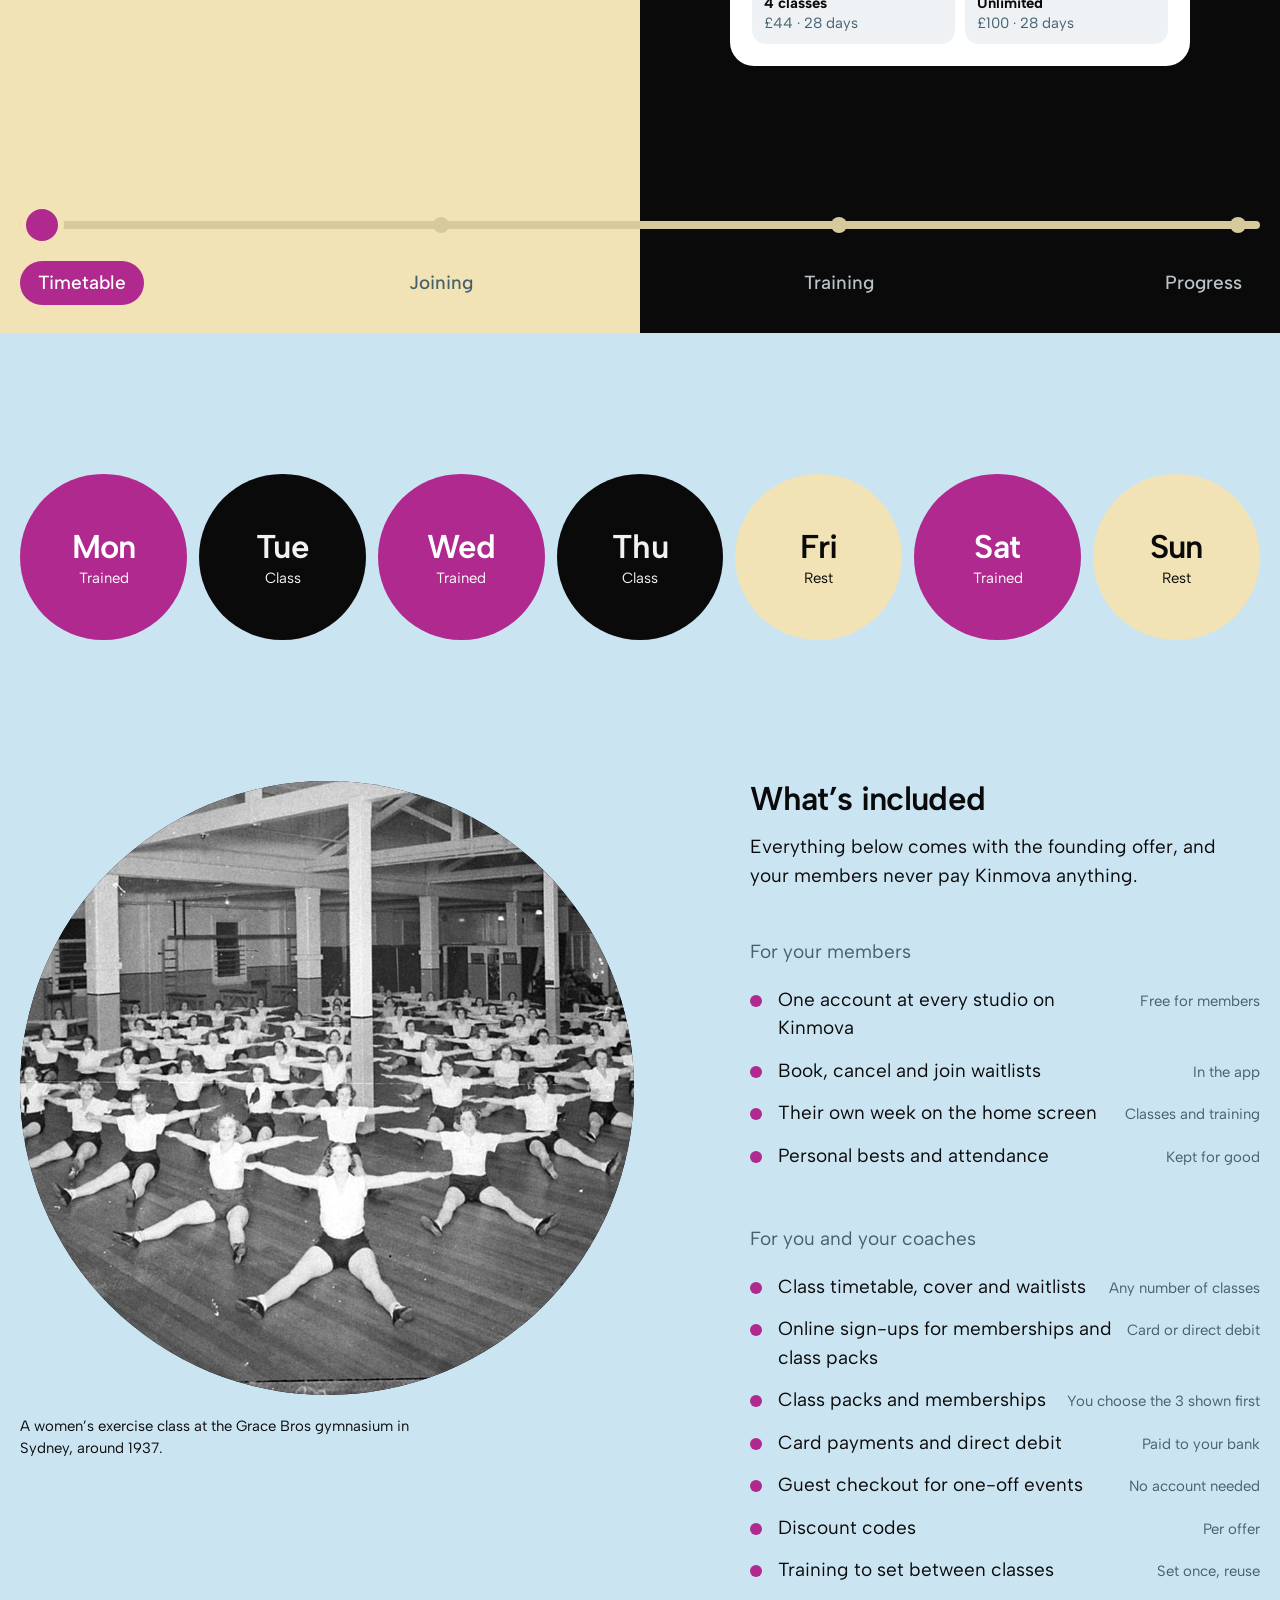
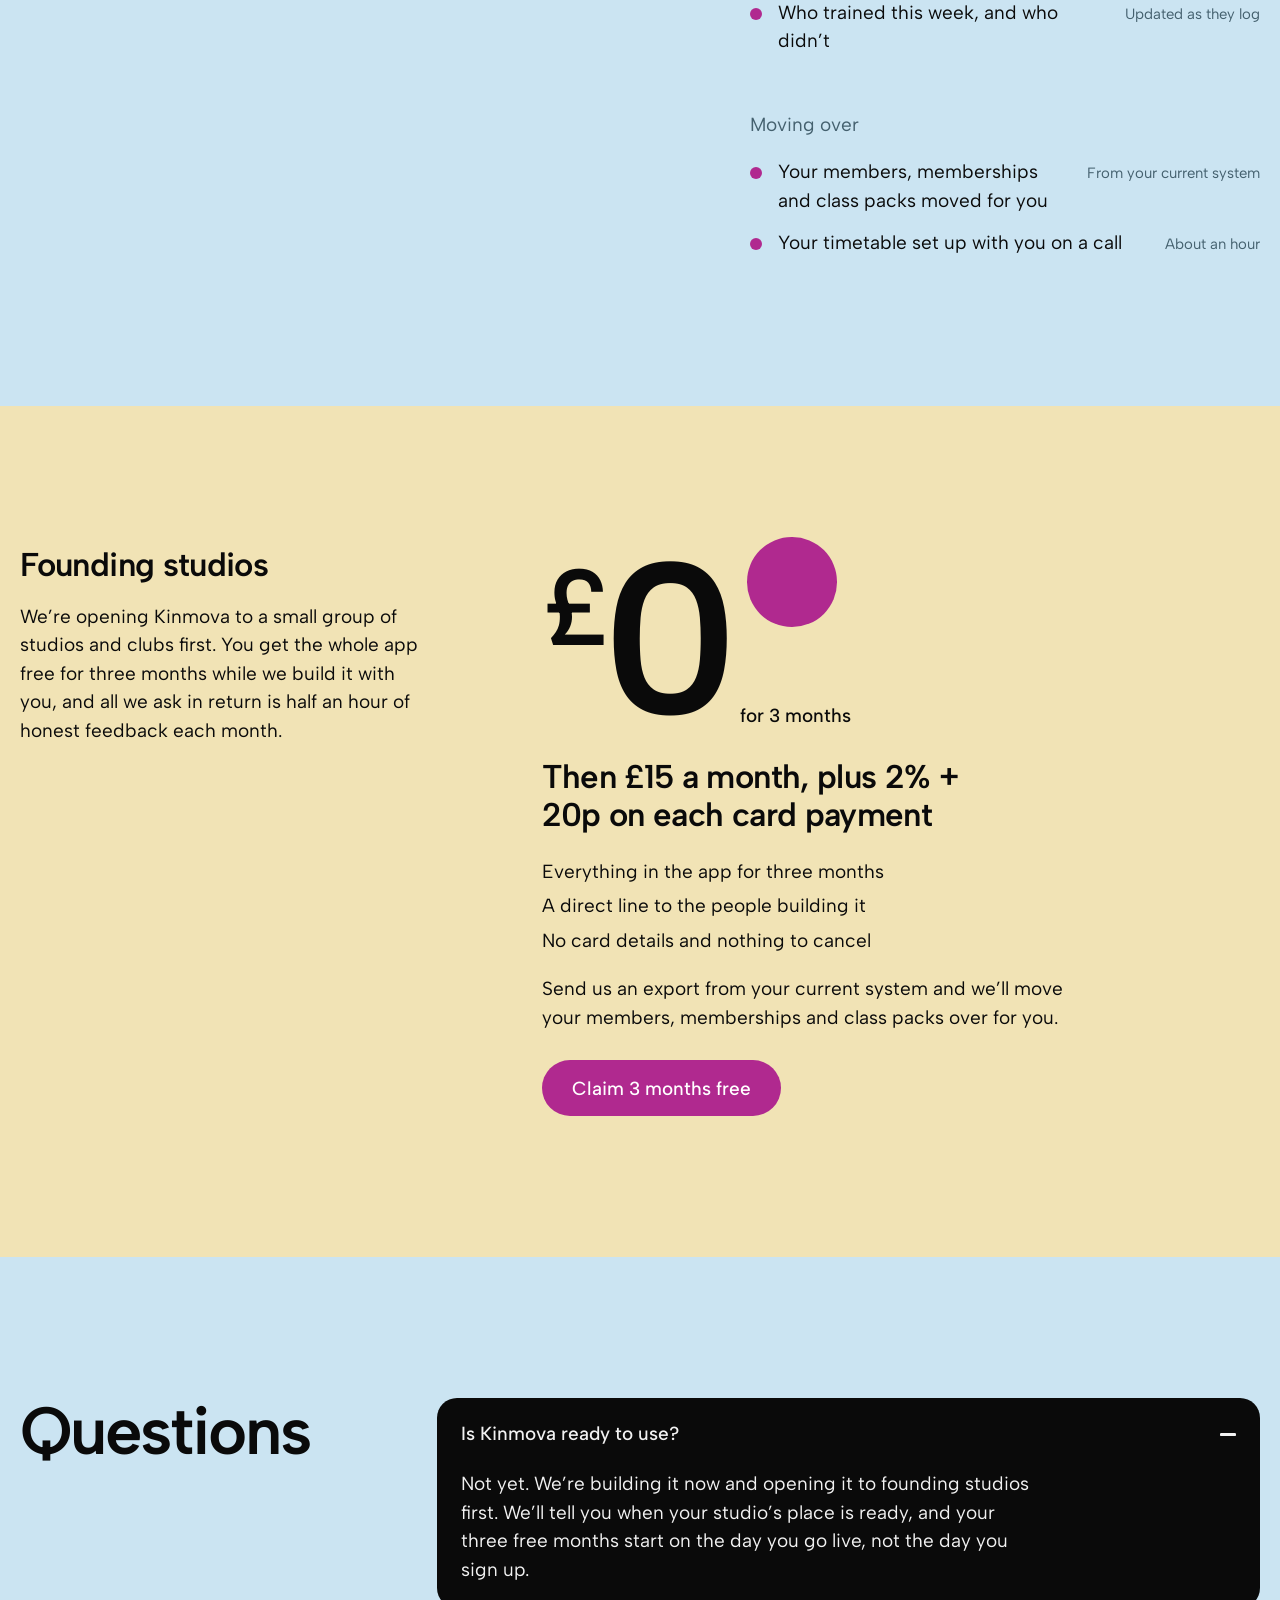
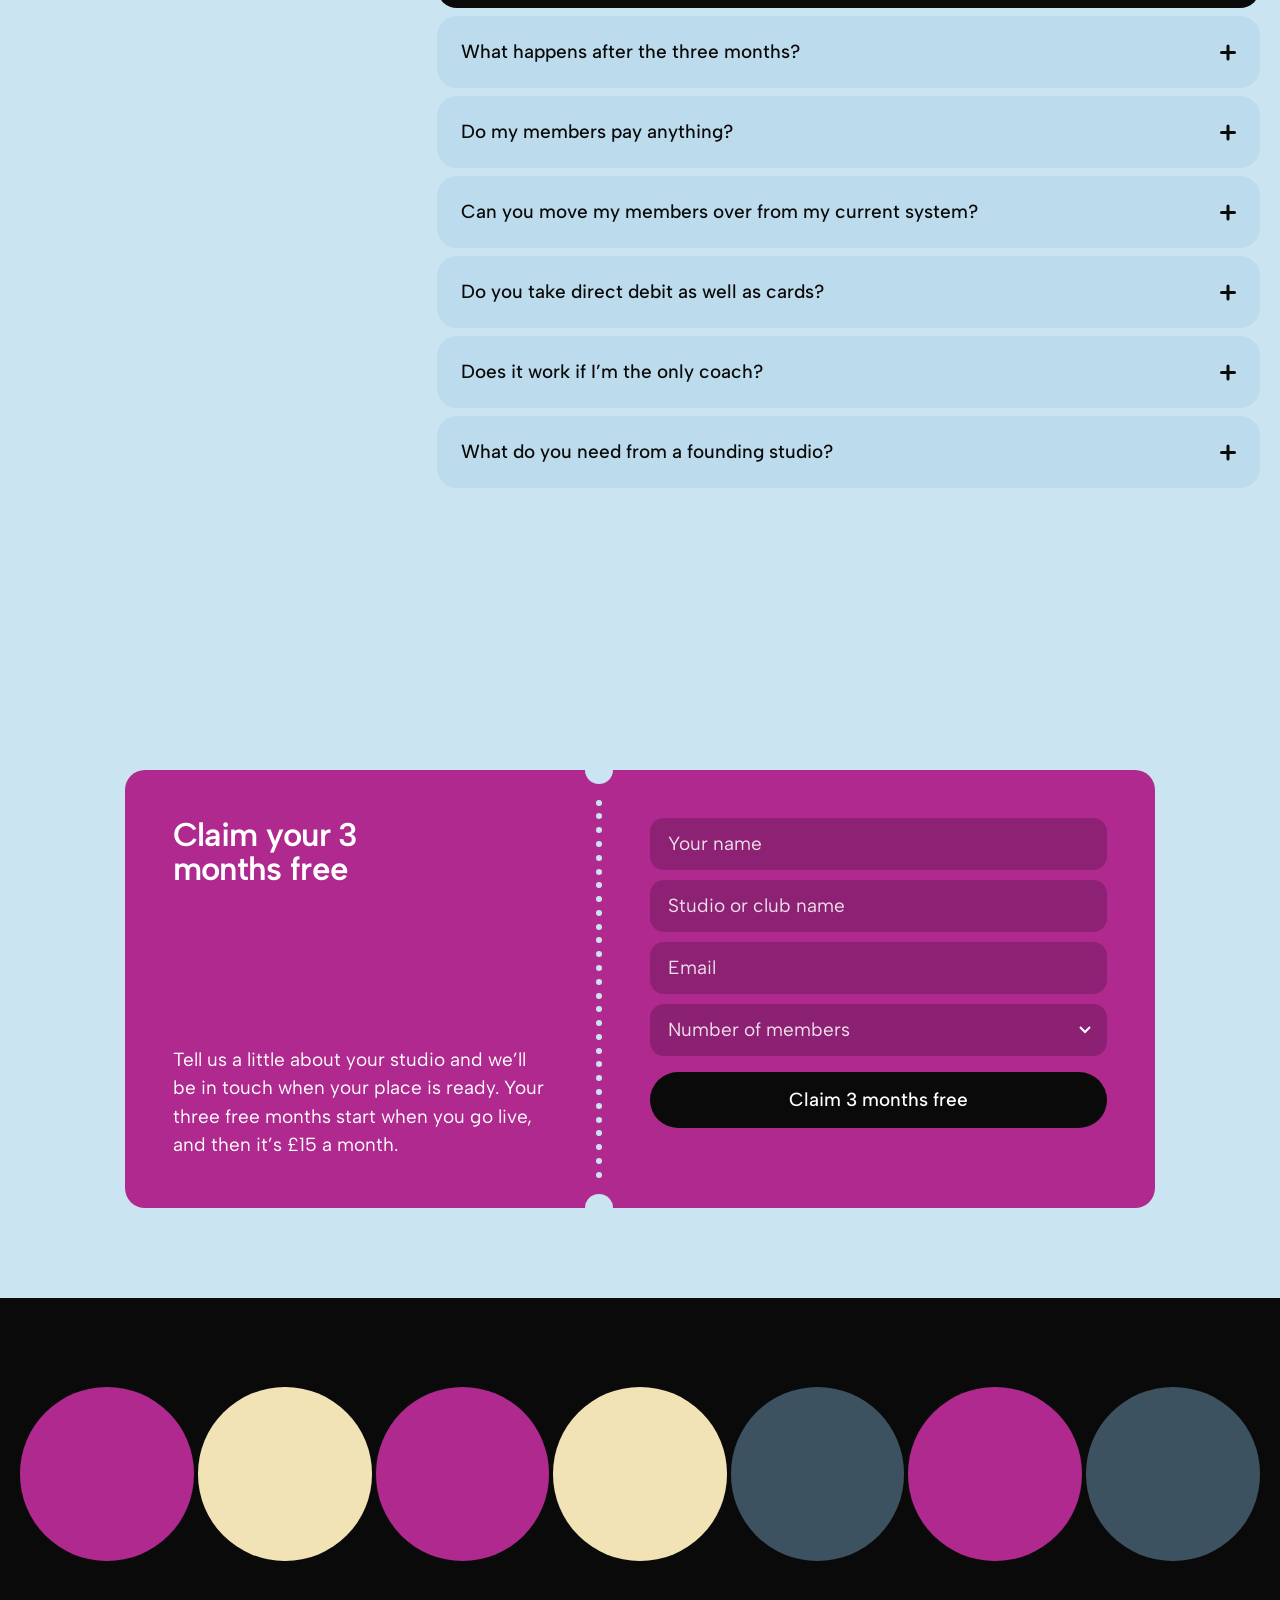
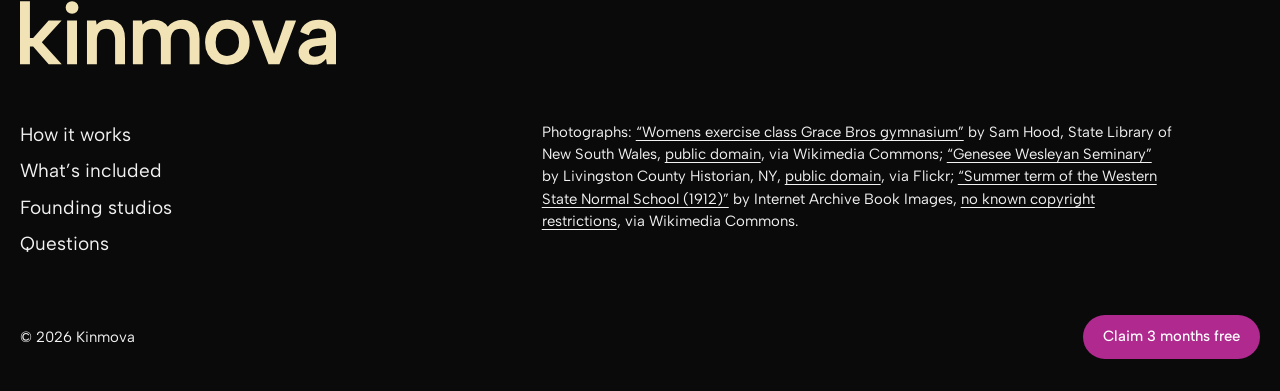
==== commit bbe2e27d: "Add sign-up form to the hero, show the price, clearer slider - Top-of-page sign-up form; both forms " ====
--- a/index.html
+++ b/index.html
@@ -44,8 +44,28 @@
     <p class="wordmark" data-rise style="--i:0"><img src="brand/kinmova-wordmark.svg" alt="Kinmova" width="361" height="73"></p>
     <h1 id="hero-title" class="hero-title" data-rise style="--i:1">See who’s slipping <br>before they quit</h1>
     <p class="hero-line" data-rise style="--i:2">Kinmova is class booking plus training for the days in between, so you can see who’s keeping it up and nudge the rest.</p>
-    <a class="btn" href="#claim" data-rise style="--i:3">Claim 3 months free</a>
-    <p class="hero-note" data-rise style="--i:4">We’re opening to a small group of studios first. Your three free months start the day you go live, and you’ll know the price before they end.</p>
+    <form class="signup-form hero-form" method="post" action="https://formspree.io/f/mljbvwkw" data-endpoint="https://formspree.io/f/mljbvwkw" novalidate data-rise style="--i:3">
+      <input type="hidden" name="_subject" value="New founding studio sign-up">
+      <input type="hidden" name="form" value="Top of page">
+      <input type="text" name="_gotcha" tabindex="-1" autocomplete="off" aria-hidden="true" style="display:none">
+      <label class="vh" for="h-name">Your name</label>
+      <input id="h-name" name="name" type="text" autocomplete="name" placeholder="Your name" required>
+      <label class="vh" for="h-studio">Studio or club name</label>
+      <input id="h-studio" name="studio" type="text" autocomplete="organization" placeholder="Studio or club name" required>
+      <label class="vh" for="h-email">Email</label>
+      <input id="h-email" name="email" type="email" autocomplete="email" placeholder="Email" required>
+      <label class="vh" for="h-size">Roughly how many members</label>
+      <select id="h-size" name="members" required>
+        <option value="" selected disabled>Number of members</option>
+        <option>Fewer than 30</option>
+        <option>30 to 80</option>
+        <option>80 to 150</option>
+        <option>More than 150</option>
+      </select>
+      <button class="btn hero-submit" type="submit">Claim 3 months free</button>
+      <p class="form-status" role="status" aria-live="polite"></p>
+    </form>
+    <p class="hero-note" data-rise style="--i:4">We’re opening to a small group of studios first. Your three free months start the day you go live, and after that it’s £15 a month plus 2% + 20p on each card payment.</p>
     <nav class="hero-links" aria-label="On this page" data-rise style="--i:5">
       <a href="#how">How it works</a>
       <a href="#included">What’s included</a>
@@ -182,14 +202,15 @@
     <label class="vh" for="stage">Show a stage of the week</label>
     <div class="range-wrap">
       <span class="range-track" aria-hidden="true"><span class="range-fill"></span></span>
+      <span class="range-stops" aria-hidden="true"><i class="on"></i><i></i><i></i><i></i></span>
       <input id="stage" type="range" min="0" max="3" step="1" value="0" aria-valuetext="Timetable">
     </div>
-    <ol class="how-names" aria-hidden="true">
-      <li class="is-current">Timetable</li>
-      <li>Joining</li>
-      <li>Training</li>
-      <li>Progress</li>
-    </ol>
+    <div class="how-names" role="group" aria-label="Stages of the week">
+      <button type="button" class="is-current" aria-pressed="true" data-step="0">Timetable</button>
+      <button type="button" aria-pressed="false" data-step="1">Joining</button>
+      <button type="button" aria-pressed="false" data-step="2">Training</button>
+      <button type="button" aria-pressed="false" data-step="3">Progress</button>
+    </div>
   </div>
 </section>
 
@@ -252,6 +273,7 @@
   </div>
   <div class="offer-figure">
     <p class="figure" data-reveal><span class="cur">£</span>0<span class="per">for 3 months</span></p>
+    <p class="offer-then" data-reveal>Then £15 a month, plus 2% + 20p on each card payment</p>
     <span class="offer-dot" aria-hidden="true"></span>
     <ul class="offer-lines" data-reveal style="--i:1">
       <li>Everything in the app for three months</li>
@@ -272,7 +294,7 @@
     </details>
     <details name="faq">
       <summary>What happens after the three months?</summary>
-      <p>You decide whether to stay. We’ll tell you the monthly price well before your free months end, and if you don’t want to carry on there’s nothing to cancel.</p>
+      <p>It’s £15 a month, plus 2% + 20p on each card payment your members make through Kinmova. You decide whether to stay, and if you don’t want to carry on there’s nothing to cancel.</p>
     </details>
     <details name="faq">
       <summary>Do my members pay anything?</summary>
@@ -301,11 +323,12 @@
   <div class="coupon">
     <div class="coupon-words">
       <h2 id="claim-title">Claim your 3 months free</h2>
-      <p>Tell us a little about your studio and we’ll be in touch when your place is ready. Your three free months start when you go live.</p>
+      <p>Tell us a little about your studio and we’ll be in touch when your place is ready. Your three free months start when you go live, and then it’s £15 a month.</p>
     </div>
     <div class="perf" aria-hidden="true"><i></i><i></i><i></i><i></i><i></i><i></i><i></i><i></i><i></i><i></i><i></i><i></i><i></i><i></i><i></i><i></i><i></i><i></i><i></i><i></i><i></i><i></i><i></i><i></i><i></i><i></i><i></i><i></i></div>
-    <form class="coupon-form" method="post" action="https://formspree.io/f/mljbvwkw" data-endpoint="https://formspree.io/f/mljbvwkw" novalidate>
+    <form class="signup-form coupon-form" method="post" action="https://formspree.io/f/mljbvwkw" data-endpoint="https://formspree.io/f/mljbvwkw" novalidate>
       <input type="hidden" name="_subject" value="New founding studio sign-up">
+      <input type="hidden" name="form" value="Bottom of page">
       <input type="text" name="_gotcha" tabindex="-1" autocomplete="off" aria-hidden="true" style="display:none">
       <label class="vh" for="f-name">Your name</label>
       <input id="f-name" name="name" type="text" autocomplete="name" placeholder="Your name" required>
--- a/styles.css
+++ b/styles.css
@@ -92,6 +92,24 @@
 .hero-line { margin-top: 32px; max-width: 38ch; font-size: var(--s-body); }
 .hero-card .btn { margin-top: 32px; }
 .hero-note { margin-top: 18px; max-width: 42ch; font-size: var(--s-small); }
+.hero-form { margin-top: 28px; width: min(100%, 540px); display: grid; grid-template-columns: 1fr 1fr; gap: 8px; text-align: left; }
+.hero-form input, .hero-form select {
+  width: 100%; min-height: 52px; padding: 0 16px; border: 0; border-radius: 14px;
+  background: #fff; color: var(--ink);
+  font: 400 var(--s-body) "Albert Sans", system-ui, sans-serif;
+  appearance: none; -webkit-appearance: none;
+}
+.hero-form ::placeholder { color: var(--muted); opacity: 1; }
+.hero-form select:invalid { color: var(--muted); }
+.hero-form input:focus-visible, .hero-form select:focus-visible { outline: 3px solid var(--ink); outline-offset: 2px; }
+.signup-form select {
+  background-image: url("data:image/svg+xml,%3Csvg xmlns='http://www.w3.org/2000/svg' width='12' height='8' viewBox='0 0 12 8'%3E%3Cpath d='M1 1l5 5 5-5' fill='none' stroke='%2344606e' stroke-width='2'/%3E%3C/svg%3E");
+  background-repeat: no-repeat; background-position: right 16px center; padding-right: 40px;
+}
+.signup-form.coupon-form select { background-repeat: no-repeat; background-position: right 16px center; background-image: url("data:image/svg+xml,%3Csvg xmlns='http://www.w3.org/2000/svg' width='12' height='8' viewBox='0 0 12 8'%3E%3Cpath d='M1 1l5 5 5-5' fill='none' stroke='%23ffffff' stroke-width='2'/%3E%3C/svg%3E"); }
+.hero-submit { grid-column: 1 / -1; width: 100%; margin-top: 2px; border: 0; cursor: pointer; }
+.hero-form .form-status { grid-column: 1 / -1; font-size: var(--s-small); text-align: center; }
+.hero-form .form-status:empty { display: none; }
 .hero-links { margin-top: auto; padding-top: 48px; display: flex; flex-wrap: wrap; justify-content: center; gap: 8px 28px; font-size: var(--s-small); }
 .hero-links a { text-decoration: none; padding: 6px 0; }
 .hero-links a:hover { text-decoration: underline; }
@@ -260,35 +278,52 @@
   position: absolute; left: var(--m); right: var(--m); bottom: 28px;
   display: grid; gap: 14px;
 }
-.range-wrap { position: relative; height: 40px; display: flex; align-items: center; }
+.range-wrap { position: relative; height: 44px; display: flex; align-items: center; --thumb: 44px; }
 .range-track { position: absolute; left: 0; right: 0; height: 8px; border-radius: 999px; background: rgba(10, 10, 10, 0.18); overflow: hidden; }
 .how-range .range-track { background: #d6c99c; }
-.range-fill { position: absolute; left: 0; top: 0; bottom: 0; width: 0; background: var(--ink); transition: width 200ms var(--ease-out); }
+.range-fill { position: absolute; left: 0; top: 0; bottom: 0; width: calc(var(--thumb) / 2); background: var(--accent); transition: width 260ms var(--ease-out); }
+.range-stops { position: absolute; left: 0; right: 0; top: 50%; height: 0; }
+.range-stops i { position: absolute; top: -8px; width: 16px; height: 16px; margin-left: -8px; border-radius: 50%; background: #d6c99c; transition: background-color 260ms var(--ease-out); }
+.range-stops i:nth-child(1) { left: calc(var(--thumb) / 2); }
+.range-stops i:nth-child(2) { left: calc(var(--thumb) / 2 + (100% - var(--thumb)) / 3); }
+.range-stops i:nth-child(3) { left: calc(var(--thumb) / 2 + (100% - var(--thumb)) * 2 / 3); }
+.range-stops i:nth-child(4) { left: calc(100% - var(--thumb) / 2); }
+.range-stops i.on { background: var(--accent); }
 .range-wrap input {
-  position: relative; width: 100%; margin: 0; height: 40px;
-  appearance: none; -webkit-appearance: none; background: none; cursor: pointer;
-}
+  position: relative; width: 100%; margin: 0; height: 44px;
+  appearance: none; -webkit-appearance: none; background: none; cursor: grab;
+}
+.range-wrap input:active { cursor: grabbing; }
 .range-wrap input::-webkit-slider-runnable-track { height: 8px; background: none; }
 .range-wrap input::-moz-range-track { height: 8px; background: none; }
 .range-wrap input::-webkit-slider-thumb {
   -webkit-appearance: none; appearance: none;
-  width: 32px; height: 32px; margin-top: -12px; border-radius: 50%;
-  background: var(--accent); border: 0;
+  width: 44px; height: 44px; margin-top: -18px; border-radius: 50%;
+  background: var(--accent); border: 6px solid var(--sand);
   transition: transform 160ms var(--ease-out);
 }
-.range-wrap input::-moz-range-thumb { width: 32px; height: 32px; border-radius: 50%; background: var(--accent); border: 0; }
+.range-wrap input::-moz-range-thumb { width: 32px; height: 32px; border-radius: 50%; background: var(--accent); border: 6px solid var(--sand); }
+.range-wrap input:hover::-webkit-slider-thumb { transform: scale(1.06); }
 .range-wrap input:active::-webkit-slider-thumb { transform: scale(1.12); }
 .range-wrap input:focus-visible { outline: none; }
 .range-wrap input:focus-visible::-webkit-slider-thumb { outline: 3px solid var(--ink); outline-offset: 3px; }
-.how-names { display: grid; grid-template-columns: repeat(4, 1fr); font-size: var(--s-body); color: var(--muted); }
-.how-names li:nth-child(2) { text-align: center; padding-right: 16%; }
-.how-names li:nth-child(3) { text-align: center; padding-left: 16%; }
-.how-names li:last-child { text-align: right; }
-.how-names li.is-current { color: var(--ink); font-weight: 500; }
-.how-names li:nth-child(n+3) { color: #9aa4aa; }
-.how-names li:nth-child(n+3).is-current { color: var(--night-ink); }
+.how-names { position: relative; height: 44px; --thumb: 44px; }
+.how-names button {
+  position: absolute; top: 0; transform: translateX(-50%);
+  min-height: 44px; padding: 0 18px; border: 0; border-radius: 999px; cursor: pointer;
+  background: none; color: var(--muted);
+  font: 500 var(--s-body) "Albert Sans", system-ui, sans-serif;
+  transition: background-color 200ms var(--ease-out), color 200ms var(--ease-out);
+}
+.how-names button:nth-child(1) { left: 0; transform: none; }
+.how-names button:nth-child(2) { left: calc(var(--thumb) / 2 + (100% - var(--thumb)) / 3); }
+.how-names button:nth-child(3) { left: calc(var(--thumb) / 2 + (100% - var(--thumb)) * 2 / 3); color: #b9c4c9; }
+.how-names button:nth-child(4) { left: auto; right: 0; transform: none; color: #b9c4c9; }
+.how-names button:hover { text-decoration: underline; text-underline-offset: 0.2em; }
+.how-names button.is-current { background: var(--accent); color: #fff; text-decoration: none; }
+.how-names button:focus-visible { outline: 3px solid var(--accent); outline-offset: 2px; }
 .how-range { pointer-events: none; }
-.how-range .range-wrap, .how-range input { pointer-events: auto; }
+.how-range .range-wrap, .how-range input, .how-names button { pointer-events: auto; }
 
 /* ---------- The week band ---------- */
 .week-band {
@@ -359,7 +394,8 @@
   animation: dot-bob 6s var(--ease-in-out) infinite alternate;
 }
 @keyframes dot-bob { to { transform: translateY(14px); } }
-.offer-lines { margin-top: 36px; display: grid; gap: 6px; font-size: var(--s-body); }
+.offer-lines { margin-top: 24px; display: grid; gap: 6px; font-size: var(--s-body); }
+.offer-then { margin-top: 28px; font-size: var(--s-lead); font-weight: 600; letter-spacing: -0.02em; line-height: 1.15; max-width: 22ch; }
 .offer-move { margin-top: 20px; max-width: 44ch; }
 .offer-figure .btn { margin-top: 28px; }
 
@@ -494,8 +530,8 @@
 /* ---------- Hero stacks below 900px ---------- */
 @media (max-width: 900px) {
   .hero { grid-template-columns: 1fr; padding: var(--m); gap: 0; min-height: 0; }
-  .hero-stage { order: -1; min-height: 0; height: 48svh; align-items: start; padding-top: 28px; }
-  .hero-card { margin-top: -24px; position: relative; z-index: 2; padding-bottom: 28px; }
+  .hero-stage { min-height: 0; margin-top: var(--gap); padding: 28px 0; }
+  .hero-card { padding-bottom: 28px; }
   .week--card { padding-top: 16px; }
   .wordmark { padding-top: 28px; }
   .hero-title { font-size: clamp(2.5rem, 8vw, 4rem); }
@@ -509,7 +545,7 @@
 @media (max-width: 760px) {
 
   .hero-card { padding-left: 18px; padding-right: 18px; }
-  .ui-owner .ui-nudge { display: none; }
+  .hero-form { grid-template-columns: 1fr; }
   .hero-title { font-size: 2.25rem; }
   .does-phone { grid-column: 1 / 13; margin-top: 48px; }
   .does-foot { grid-column: 1 / 13; margin-top: 40px; }
@@ -523,11 +559,12 @@
   .how-screen { order: 1; padding: 40px var(--m) 24px; min-height: 46svh; }
   .how-range { order: 2; position: static; background: var(--night); padding: 8px var(--m) 32px; }
   .how-words { order: 3; }
-  .how-names { grid-template-columns: 1fr 1fr; gap: 4px 12px; font-size: var(--s-small); }
-  .how-names li:nth-child(n) { text-align: left; padding: 0; color: #9aa4aa; }
-  .how-names li.is-current { color: var(--night-ink); }
+  .how-names { height: auto; display: grid; grid-template-columns: 1fr 1fr; gap: 6px; }
+  .how-names button:nth-child(n) { position: static; transform: none; color: #c9d1d5; background: #1f1f1f; }
+  .how-names button.is-current { background: var(--accent); color: #fff; }
   .how-range .range-track { background: #3a3a3a; }
-  .range-fill { background: var(--night-ink); }
+  .range-stops i { background: #3a3a3a; }
+  .range-wrap input::-webkit-slider-thumb { border-color: var(--night); }
   .how-words { padding: 48px var(--m) 72px; }
   .how-clause { font-size: 2.25rem; }
 
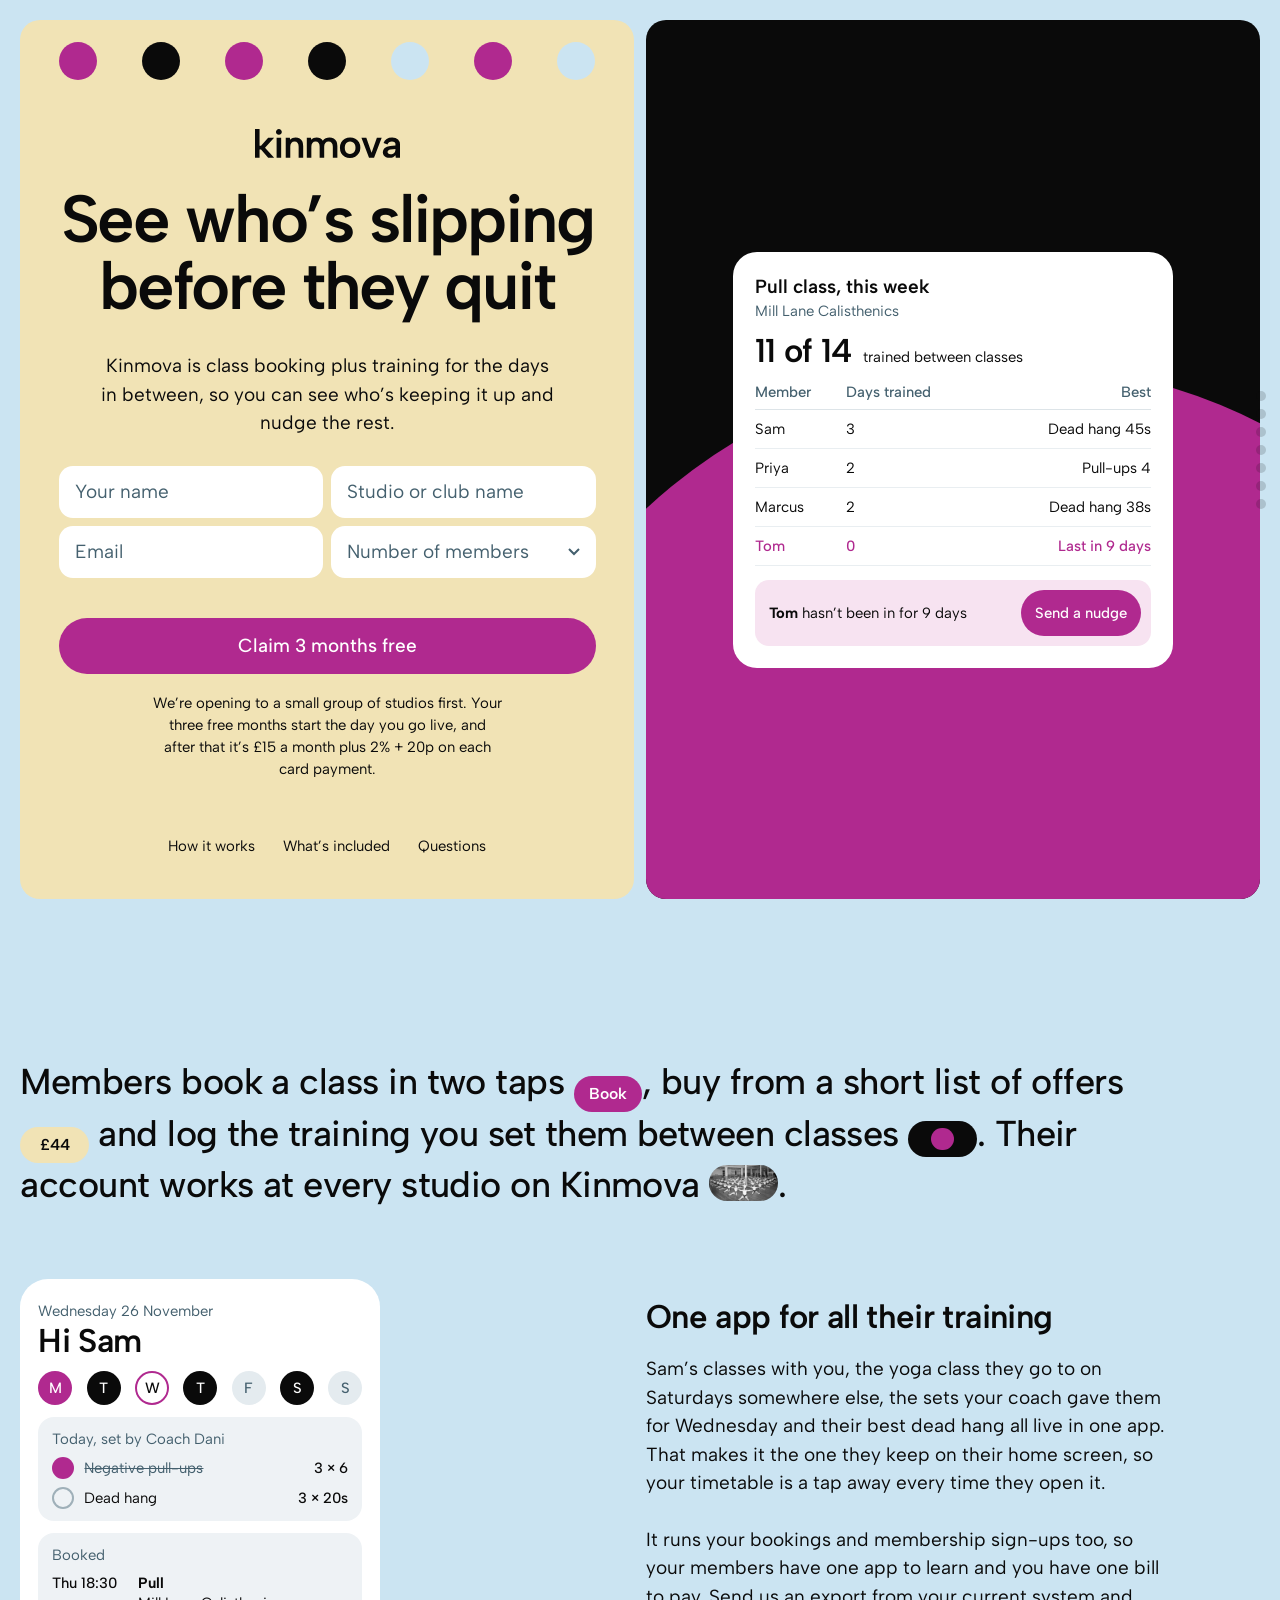
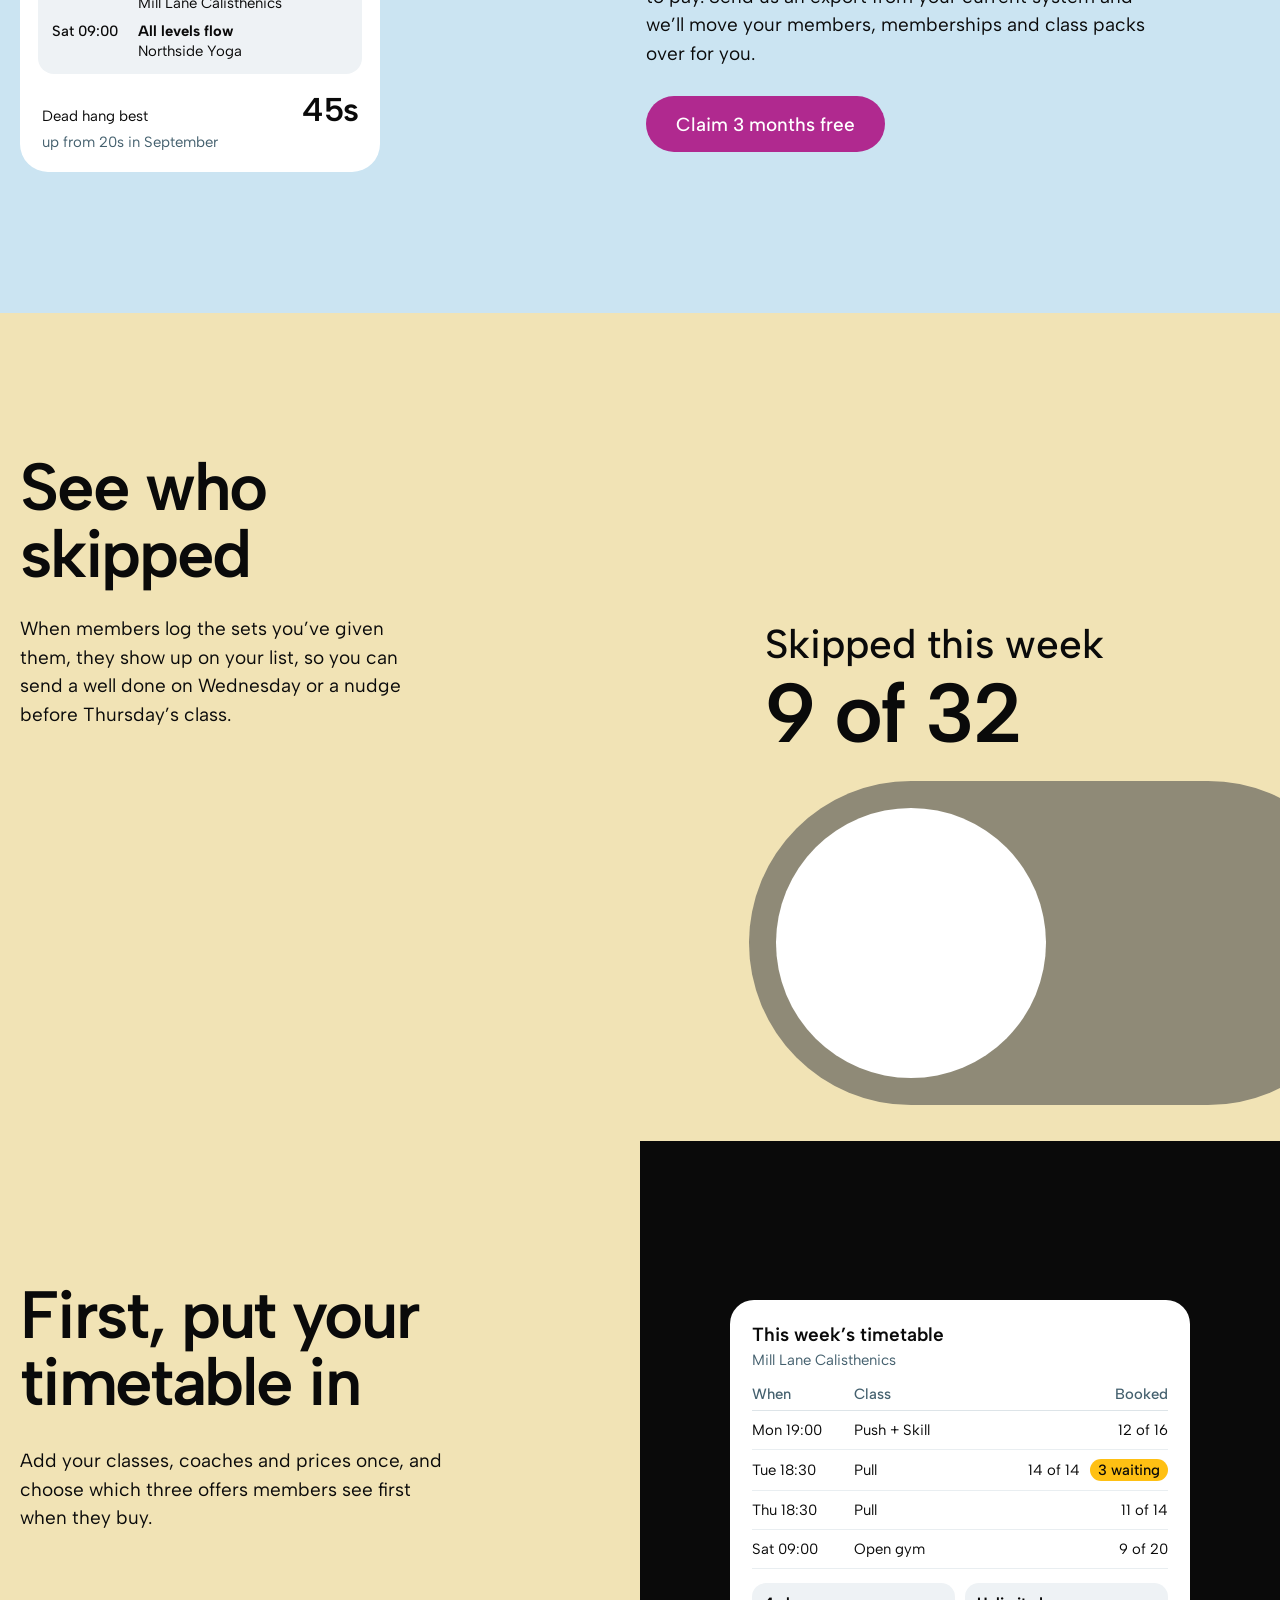
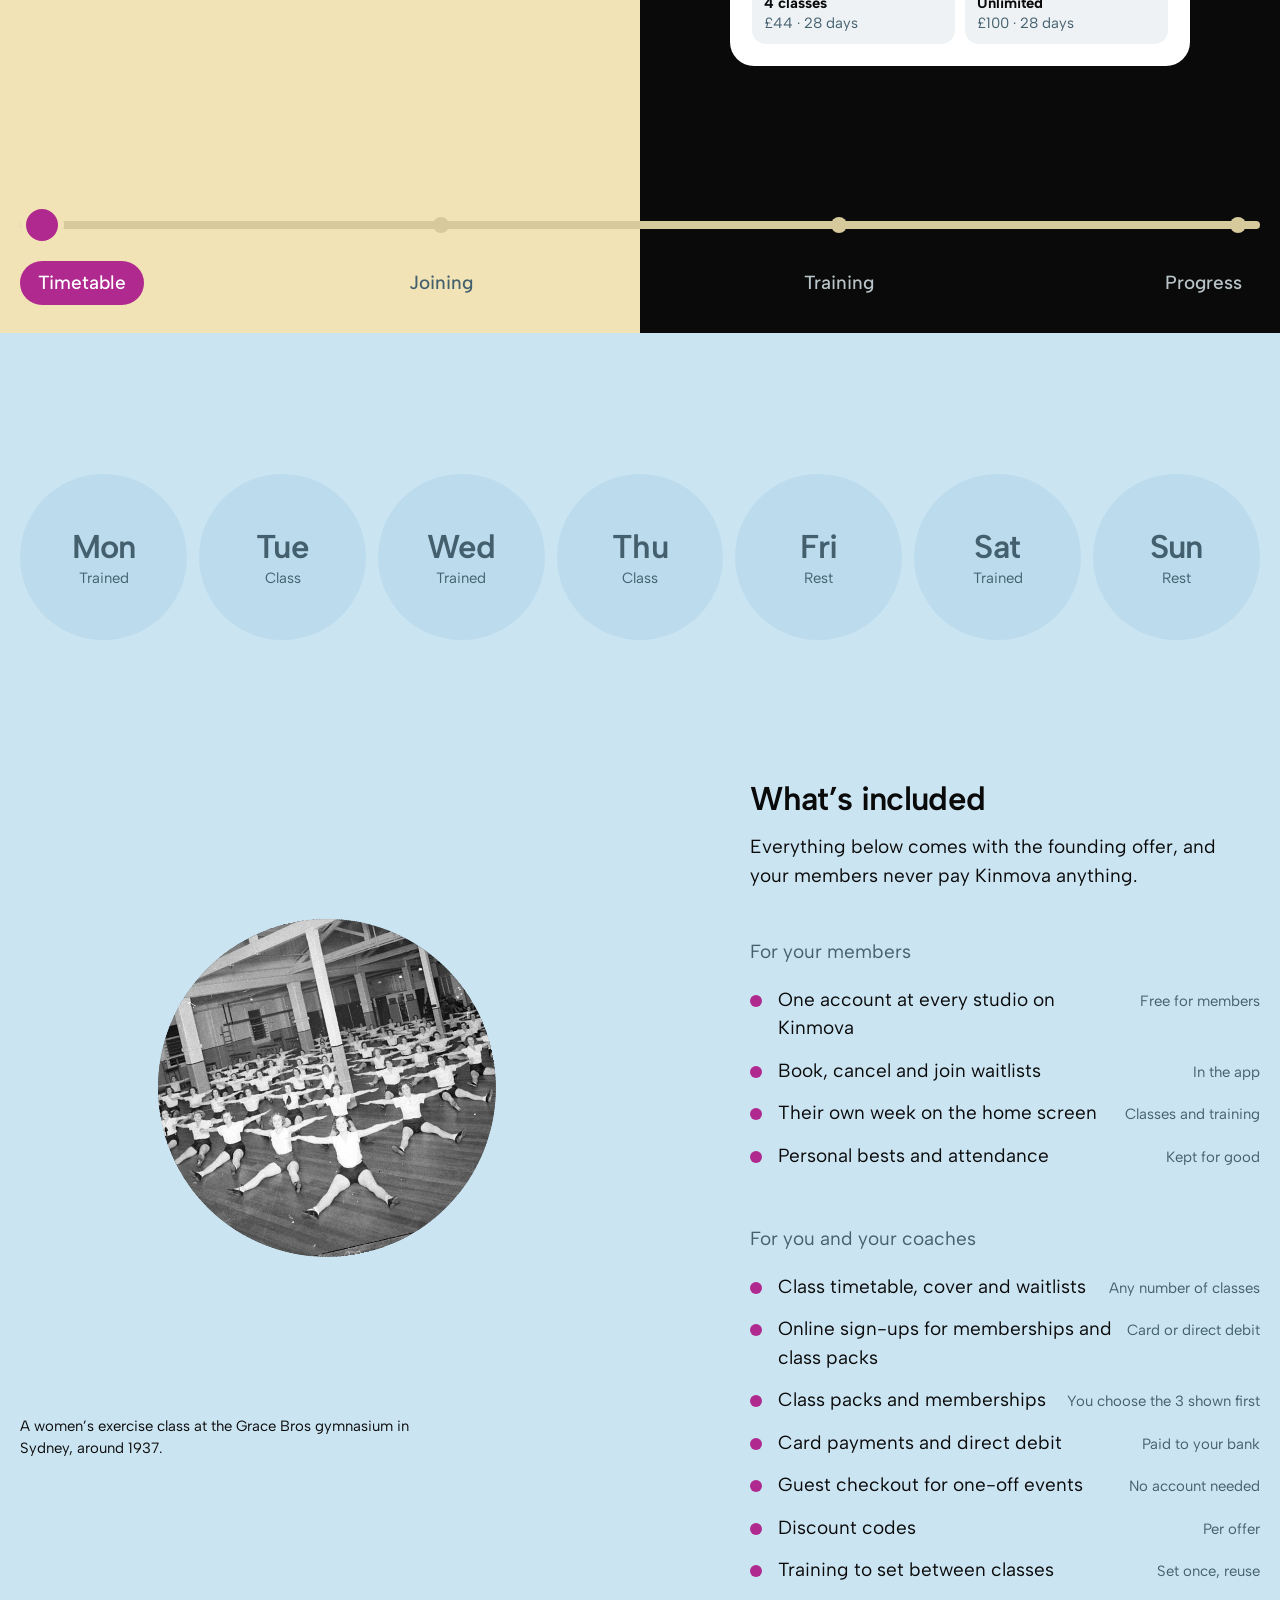
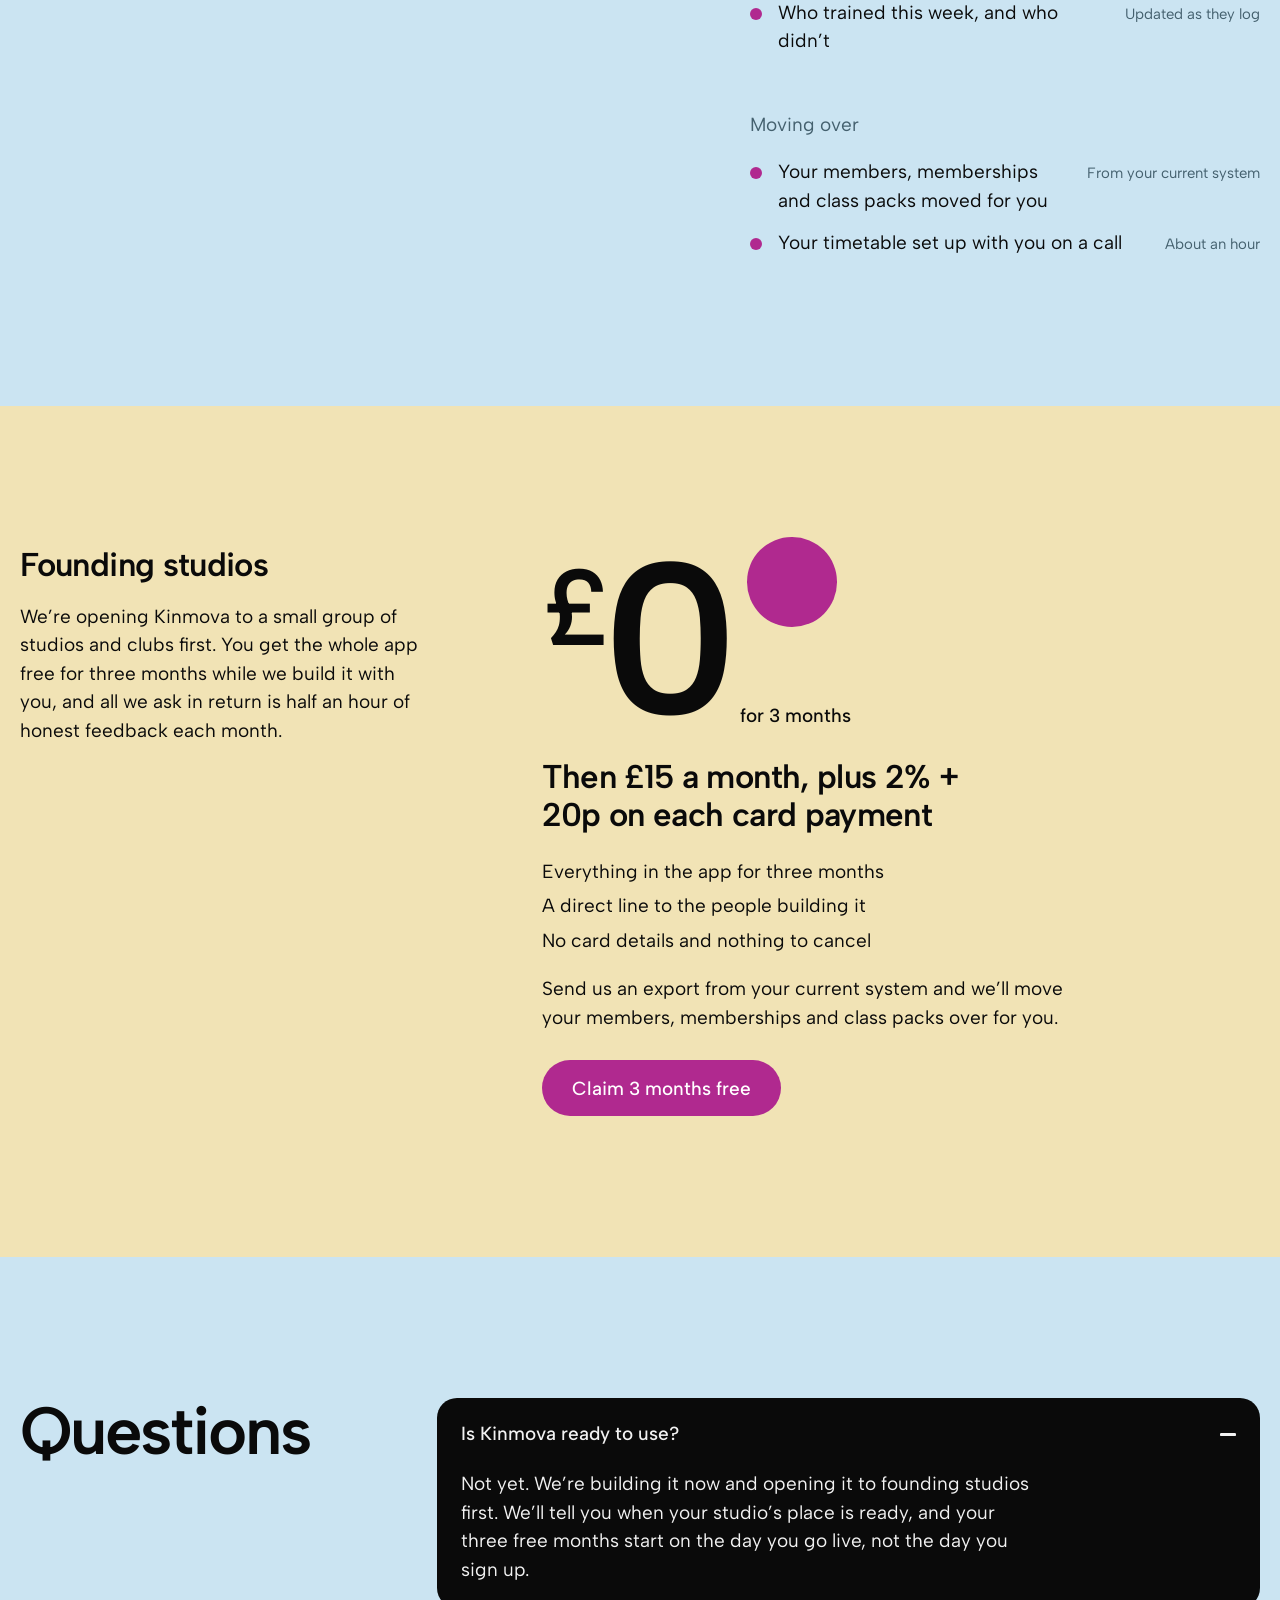
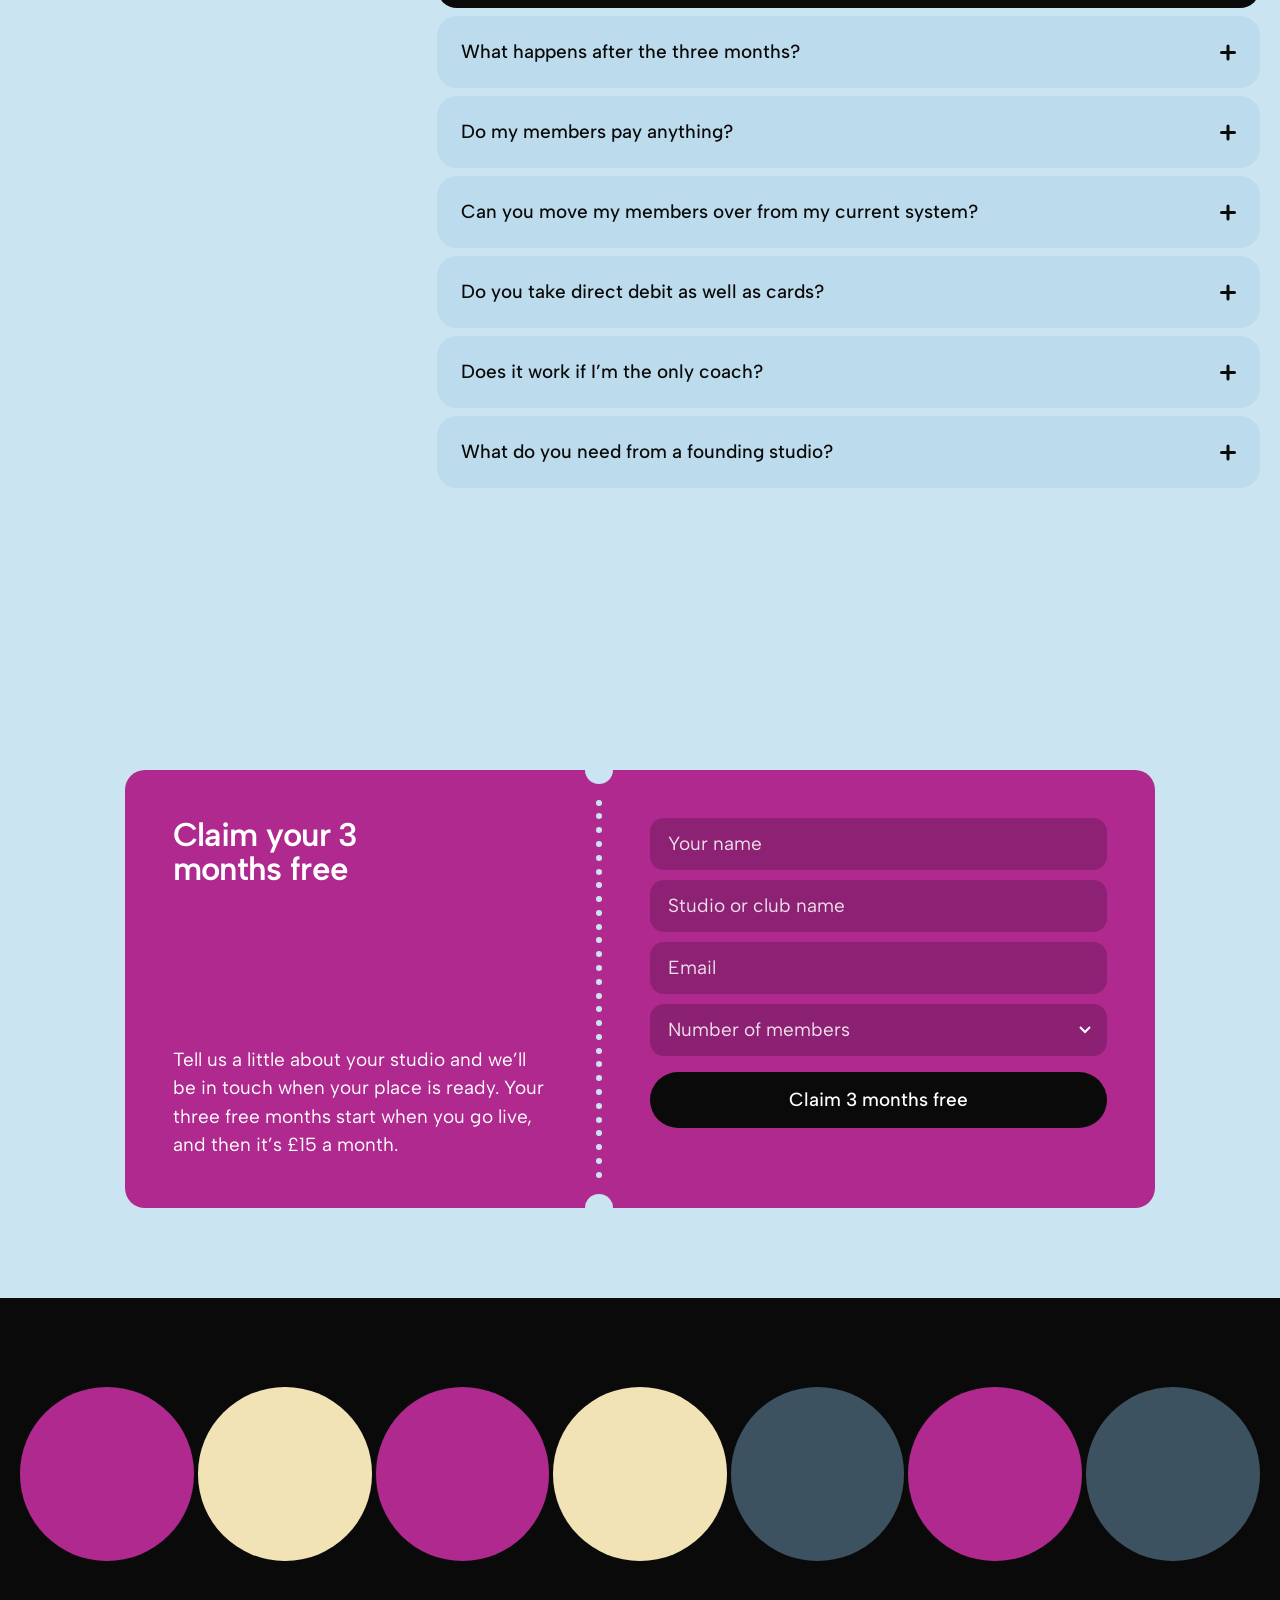
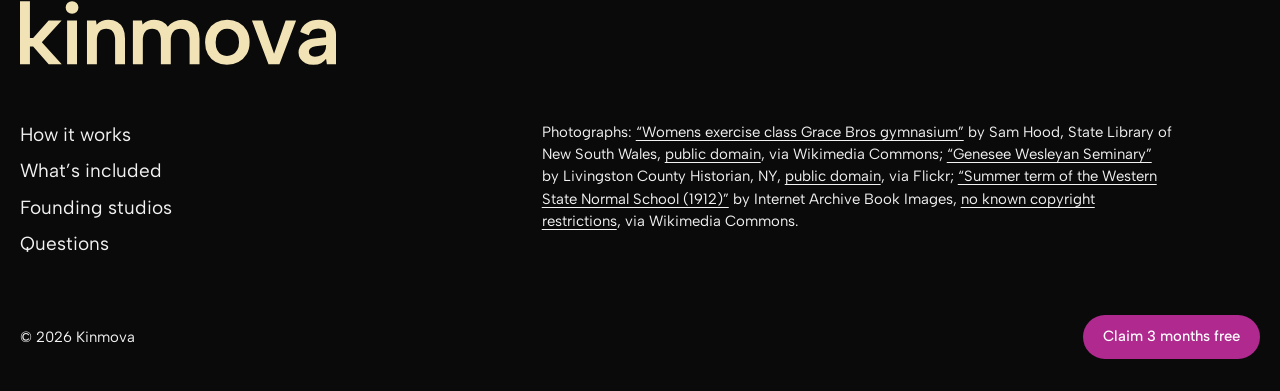
==== commit 9b8b3290: "Fix phone switch overlap; add scroll movement built on the week of dots - Switch sits in the normal " ====
--- a/index.html
+++ b/index.html
@@ -27,6 +27,8 @@
 <link rel="stylesheet" href="styles.css">
 </head>
 <body>
+
+<div class="page-week" aria-hidden="true"><i class="t"></i><i class="c"></i><i class="t"></i><i class="c"></i><i class="r"></i><i class="t"></i><i class="r"></i></div>
 
 <main>
 
@@ -272,7 +274,7 @@
     <p data-reveal style="--i:1">We’re opening Kinmova to a small group of studios and clubs first. You get the whole app free for three months while we build it with you, and all we ask in return is half an hour of honest feedback each month.</p>
   </div>
   <div class="offer-figure">
-    <p class="figure" data-reveal><span class="cur">£</span>0<span class="per">for 3 months</span></p>
+    <p class="figure" data-reveal><span class="cur">£</span><span class="amt">0</span><span class="per">for 3 months</span></p>
     <p class="offer-then" data-reveal>Then £15 a month, plus 2% + 20p on each card payment</p>
     <span class="offer-dot" aria-hidden="true"></span>
     <ul class="offer-lines" data-reveal style="--i:1">
@@ -354,7 +356,7 @@
 
 <footer class="foot">
   <div class="foot-mark" aria-hidden="true">
-    <span></span><span class="c"></span><span></span><span class="c"></span><span class="r"></span><span></span><span class="r"></span>
+    <span data-reveal style="--i:0"></span><span class="c" data-reveal style="--i:1"></span><span data-reveal style="--i:2"></span><span class="c" data-reveal style="--i:3"></span><span class="r" data-reveal style="--i:4"></span><span data-reveal style="--i:5"></span><span class="r" data-reveal style="--i:6"></span>
   </div>
   <p class="foot-name"><img src="brand/kinmova-wordmark-reversed.svg" alt="Kinmova" width="361" height="73" loading="lazy"></p>
   <div class="foot-cols">
--- a/styles.css
+++ b/styles.css
@@ -473,6 +473,18 @@
 .coupon-submit:focus-visible { outline: 3px solid #fff; outline-offset: 3px; }
 .form-status { min-height: 1.5em; font-size: var(--s-small); }
 
+/* ---------- Page tracker: the week fills as you scroll (desktop) ---------- */
+.page-week { display: none; }
+@media (min-width: 1025px) {
+  .page-week { display: grid; gap: 8px; position: fixed; right: 14px; top: 50%; translate: 0 -50%; z-index: 20; transition: opacity 300ms var(--ease-out); }
+  .page-week i { width: 10px; height: 10px; border-radius: 50%; background: rgba(10, 10, 10, 0.16); transition: background-color 300ms var(--ease-out), scale 300ms var(--ease-out); }
+  .page-week i.lit { scale: 1.2; }
+  .page-week i.lit.t { background: var(--accent); }
+  .page-week i.lit.c { background: var(--ink); }
+  .page-week i.lit.r { background: #94c3de; }
+  .page-week.gone { opacity: 0; }
+}
+
 /* ---------- Footer ---------- */
 .claim { padding-bottom: clamp(72px, 7vw, 112px); }
 .foot { background: var(--night); color: var(--night-ink); padding: clamp(72px, 7vw, 112px) var(--m) 32px; }
@@ -492,7 +504,7 @@
 /* ---------- Entrances (only when scripting works) ---------- */
 @media (prefers-reduced-motion: no-preference) {
   .js [data-rise] { opacity: 0; transform: translateY(20px); animation: rise 800ms var(--ease-out) forwards; animation-delay: calc(var(--i, 0) * 80ms + 120ms); }
-  .js [data-reveal] { opacity: 0; transform: translateY(24px); transition: opacity 700ms var(--ease-out), transform 900ms var(--ease-out); transition-delay: calc(var(--i, 0) * 80ms); }
+  .js [data-reveal] { opacity: 0; transform: translateY(44px); transition: opacity 800ms var(--ease-out), transform 1000ms var(--ease-out); transition-delay: calc(var(--i, 0) * 80ms); }
   .js [data-reveal].is-in { opacity: 1; transform: none; }
   .js .day { transform: scale(0.4); opacity: 0; animation: pop 600ms var(--ease-out) forwards; }
   .js .day:nth-child(1) { animation-delay: 300ms; } .js .day:nth-child(2) { animation-delay: 380ms; }
@@ -501,8 +513,13 @@
   .js .day:nth-child(7) { animation-delay: 780ms; }
   .js .giant-dot { animation: drift 14s var(--ease-in-out) infinite alternate; }
   .js .hero-stage .ui { opacity: 0; transform: translateY(32px); animation: rise 900ms var(--ease-out) 260ms forwards; }
+  .js .wb { transition: background-color 360ms var(--ease-out), color 360ms var(--ease-out); }
+  .js .wb:not(.lit) { background: var(--surface); color: var(--muted); }
+  .js .wb.lit { animation: lit 520ms var(--ease-out); }
+  .js .inc-circle { will-change: scale, rotate; }
 }
 @keyframes rise { to { opacity: 1; transform: none; } }
+@keyframes lit { 0% { scale: 0.86; } 60% { scale: 1.07; } 100% { scale: 1; } }
 @keyframes pop { to { opacity: 1; transform: none; } }
 @keyframes drift { from { transform: translate(0, 0); } to { transform: translate(-3%, -4%); } }
 @media (prefers-reduced-motion: reduce) {
@@ -529,6 +546,8 @@
 
 /* ---------- Hero stacks below 900px ---------- */
 @media (max-width: 900px) {
+  .switch-sec { min-height: 0; padding-bottom: 0; }
+  .big-switch { position: relative; right: auto; left: auto; bottom: auto; width: fit-content; margin: 48px calc(var(--m) * -1) -6vw auto; font-size: clamp(64px, 19vw, 140px); }
   .hero { grid-template-columns: 1fr; padding: var(--m); gap: 0; min-height: 0; }
   .hero-stage { min-height: 0; margin-top: var(--gap); padding: 28px 0; }
   .hero-card { padding-bottom: 28px; }
@@ -551,9 +570,9 @@
   .does-foot { grid-column: 1 / 13; margin-top: 40px; }
   .slot { width: 1.5em; }
 
-  .switch-sec { min-height: 86svh; padding-top: 72px; }
+  .switch-sec { min-height: 0; padding-top: 72px; }
   .switch-words h2 { font-size: 2.25rem; }
-  .big-switch { right: auto; left: var(--m); bottom: -4vh; font-size: 27vw; }
+  .big-switch { font-size: 24vw; margin-bottom: -8vw; }
 
   .how { grid-template-columns: 1fr; min-height: 0; }
   .how-screen { order: 1; padding: 40px var(--m) 24px; min-height: 46svh; }
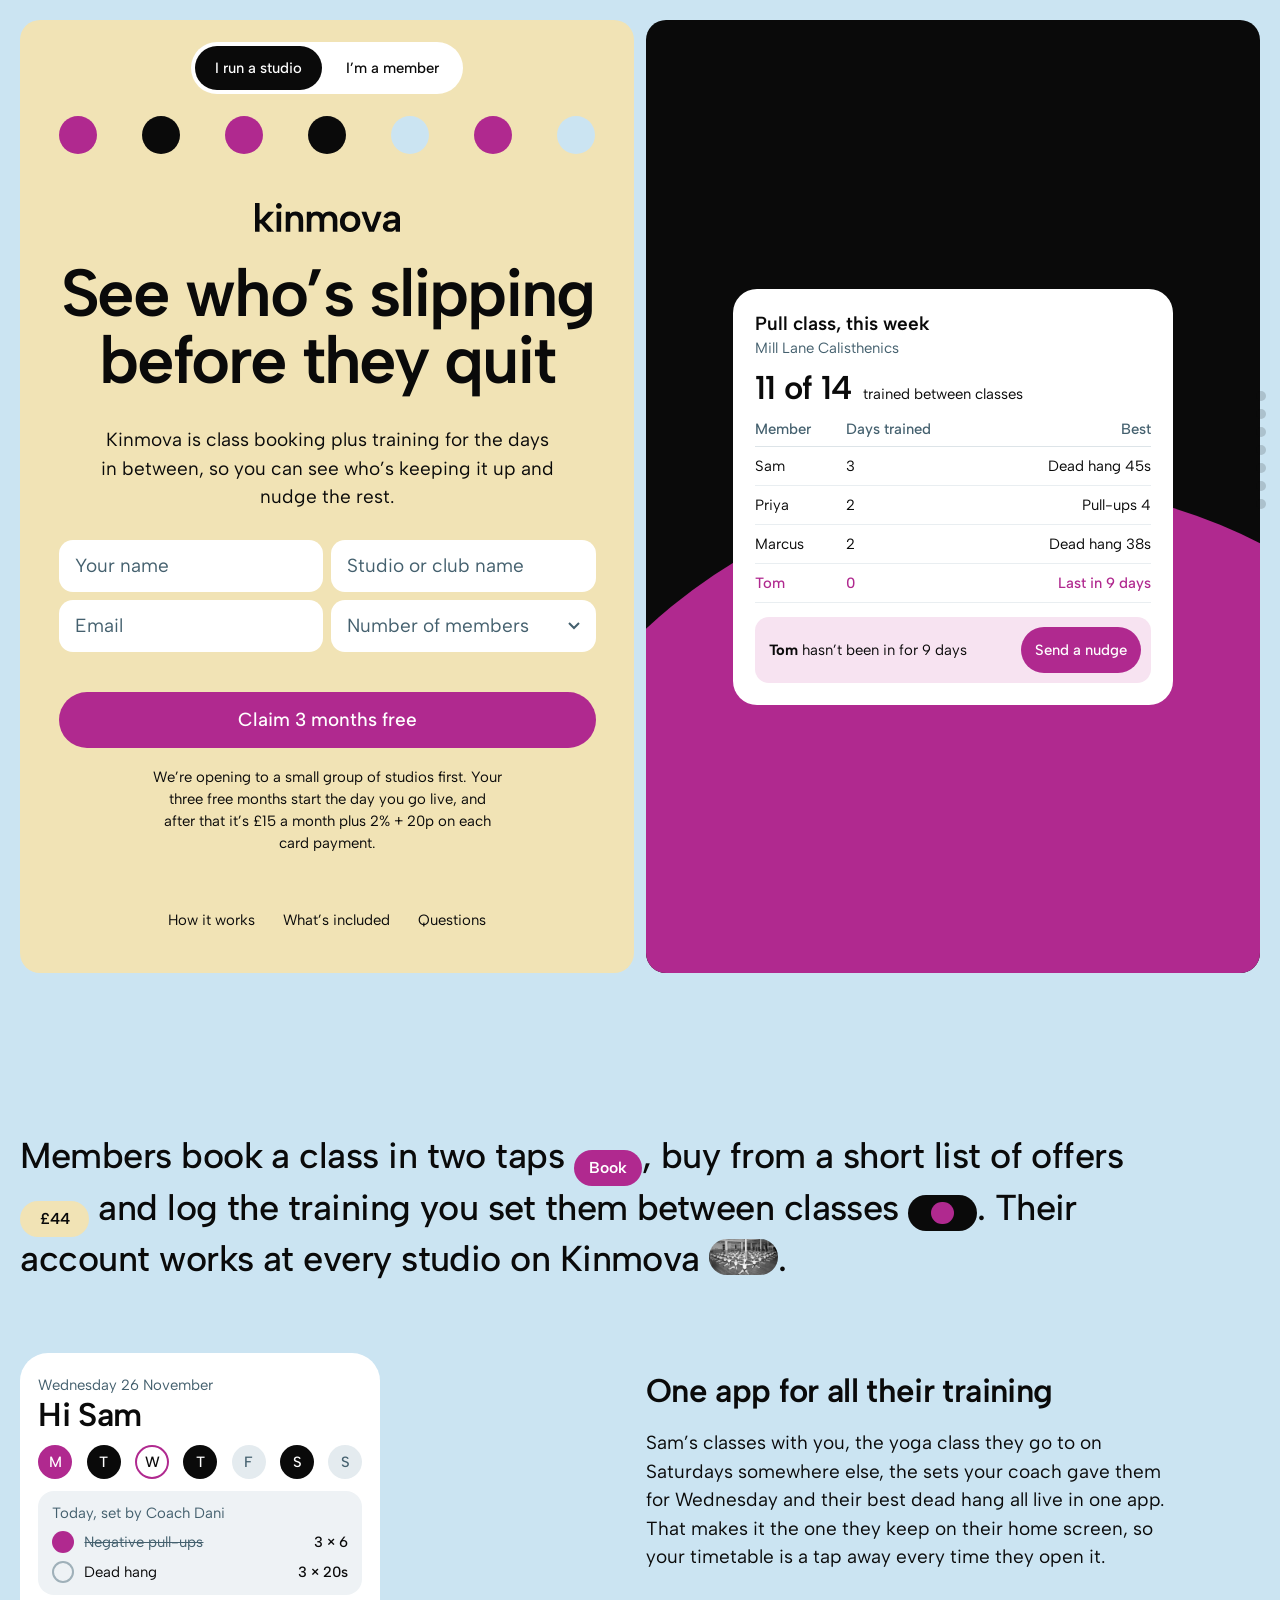
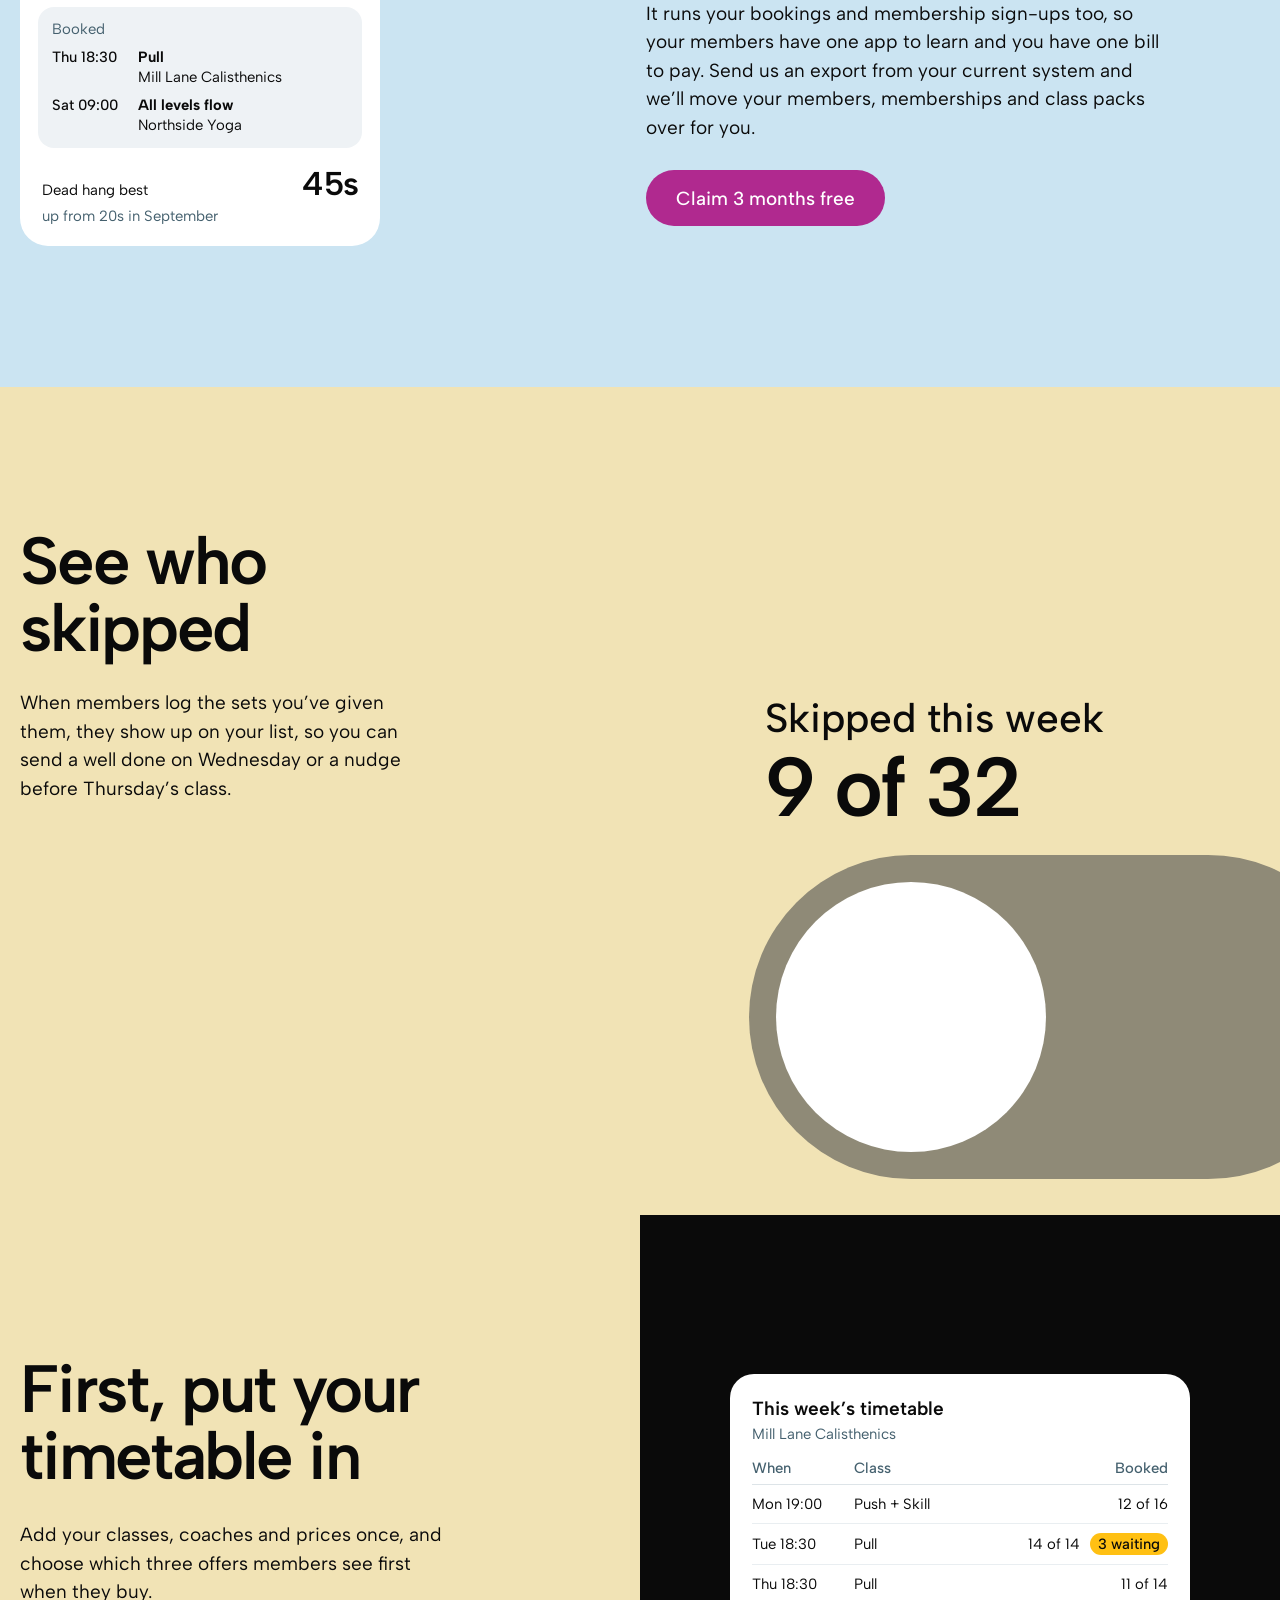
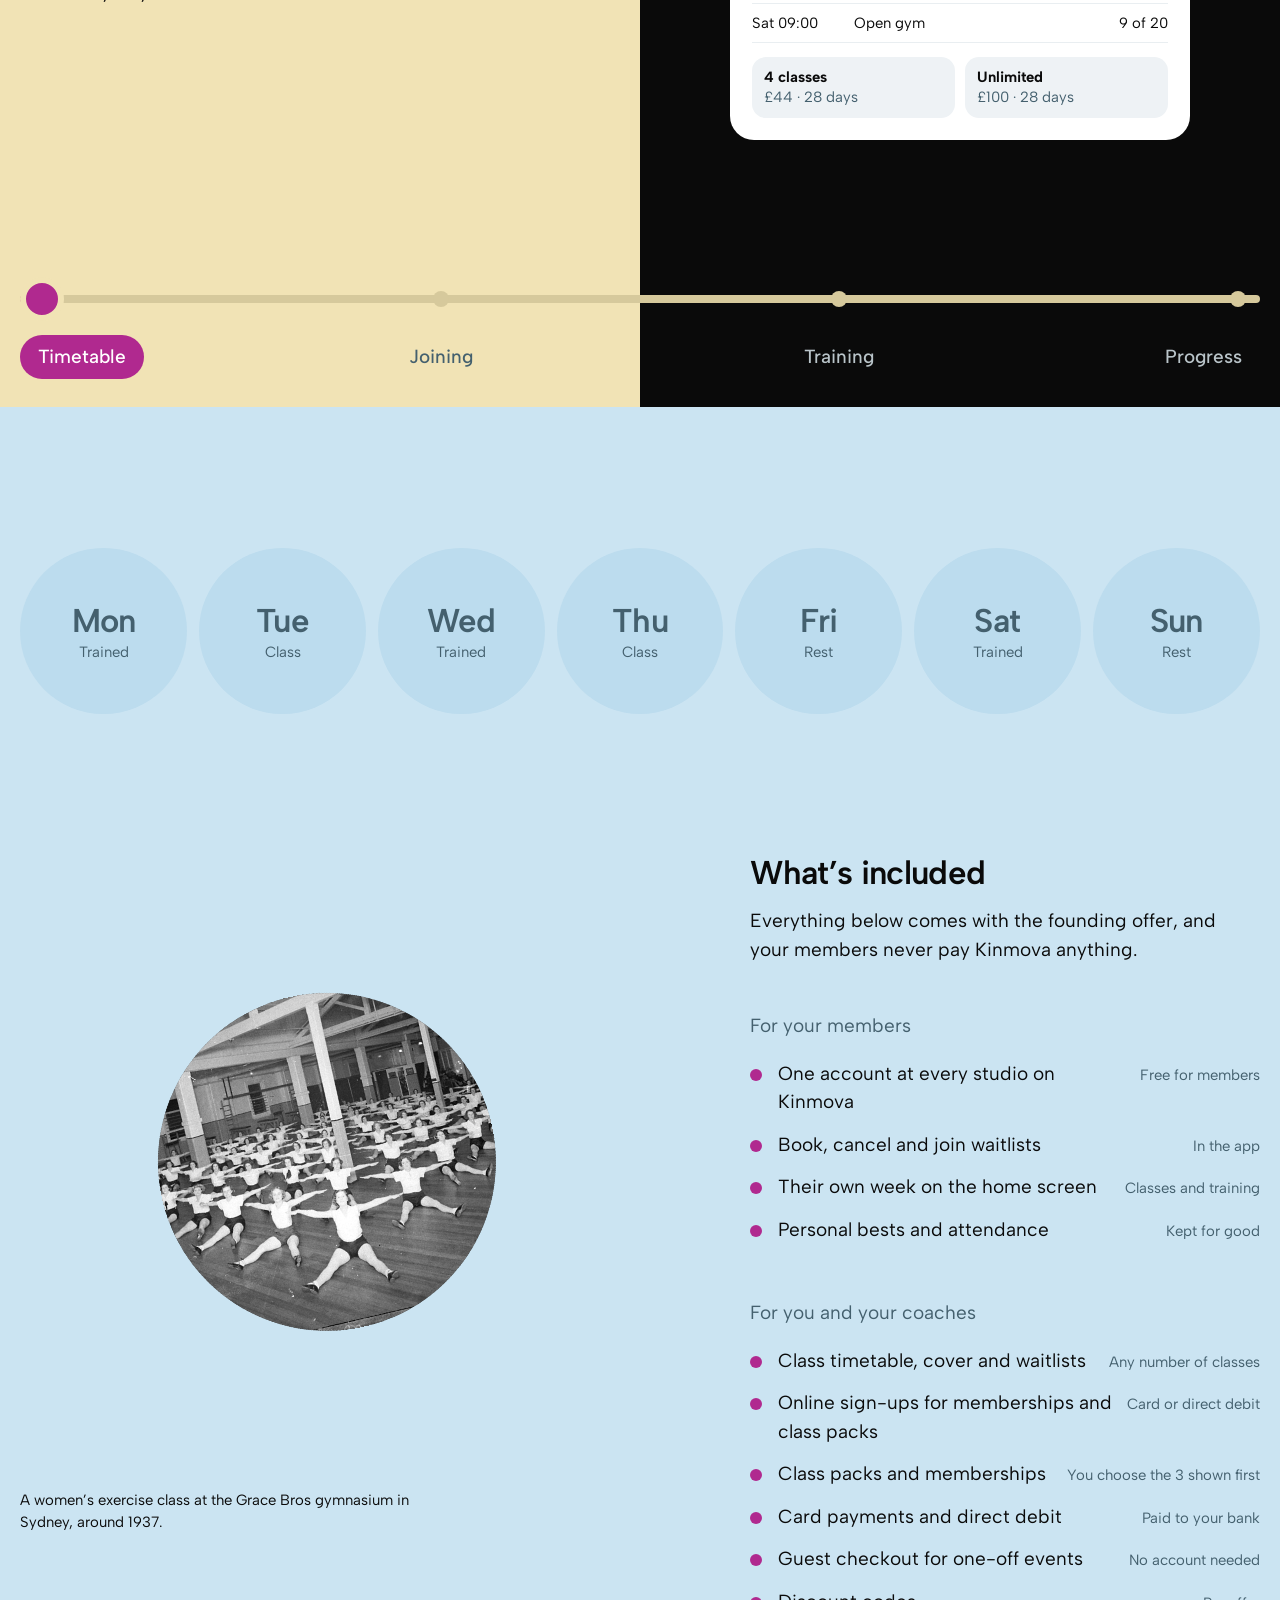
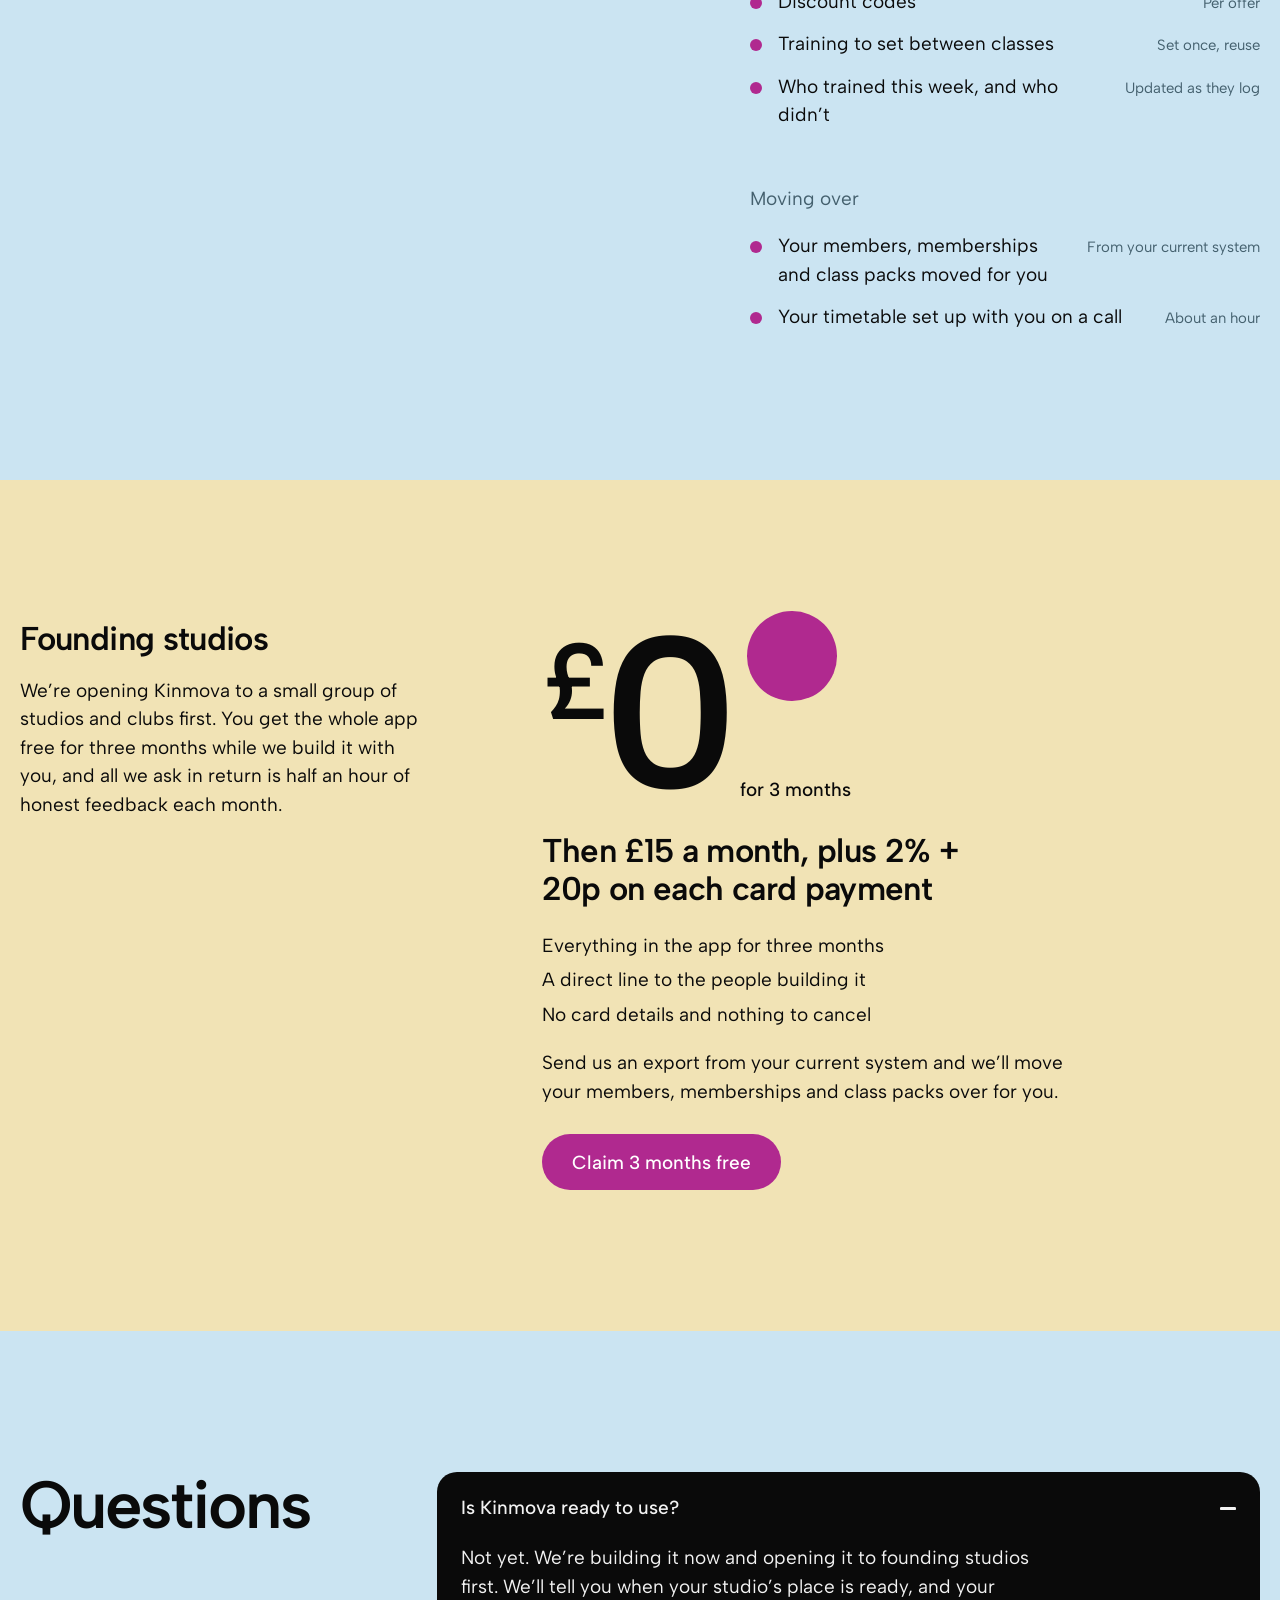
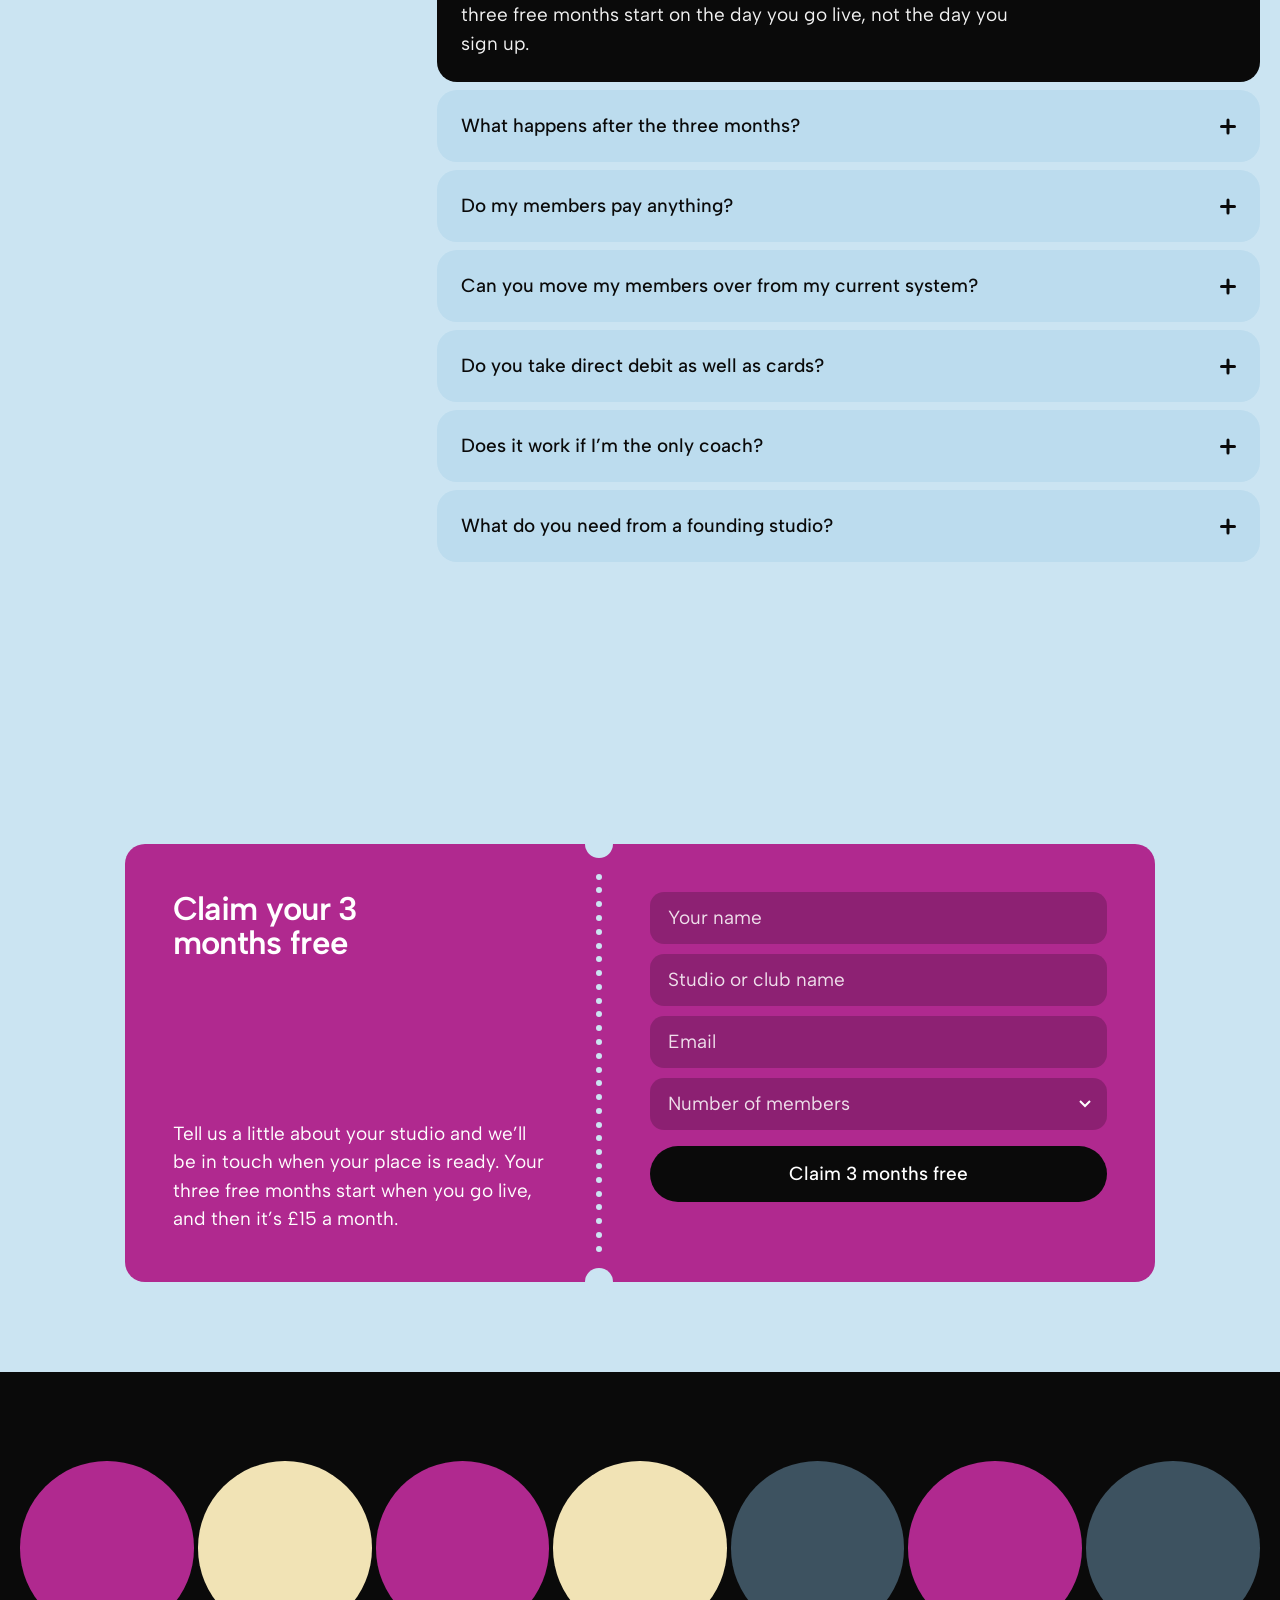
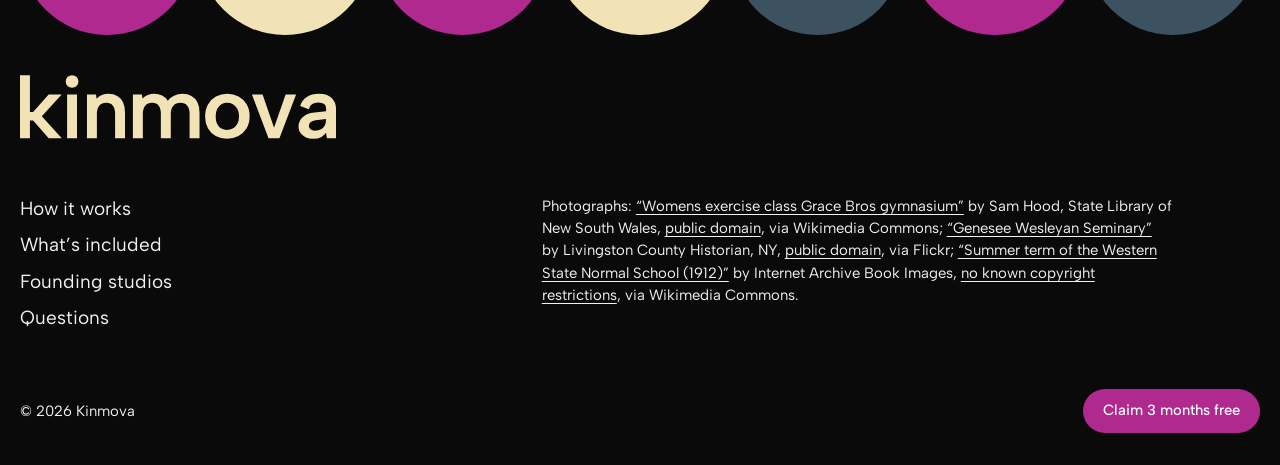
==== commit 778a7a2e: "Add member view with its own sign-up form and a message to send their club; show sections as soon as" ====
--- a/index.html
+++ b/index.html
@@ -20,7 +20,7 @@
 <meta property="og:image:alt" content="The Kinmova week of dots and the line See who’s slipping before they quit">
 <meta name="twitter:card" content="summary_large_image">
 <meta name="twitter:image" content="https://lukebroadhurst-code.github.io/kinmova/brand/social.png">
-<script>document.documentElement.classList.add('js')</script>
+<script>(function (d) { d.classList.add('js'); if (/[?&]for=members?\b/.test(location.search)) d.dataset.view = 'member'; })(document.documentElement)</script>
 <link rel="preconnect" href="https://fonts.googleapis.com">
 <link rel="preconnect" href="https://fonts.gstatic.com" crossorigin>
 <link href="https://fonts.googleapis.com/css2?family=Albert+Sans:wght@400;500;600&display=swap" rel="stylesheet">
@@ -34,6 +34,10 @@
 
 <section class="hero" aria-labelledby="hero-title">
   <div class="hero-card">
+    <div class="view-toggle" role="group" aria-label="Show this page for">
+      <button type="button" data-set-view="studio" aria-pressed="true">I run a studio</button>
+      <button type="button" data-set-view="member" aria-pressed="false">I’m a member</button>
+    </div>
     <ol class="week week--card" aria-label="A member's week: classes on Tuesday and Thursday, training logged on Monday, Wednesday and Saturday">
       <li class="day day--trained"><span class="vh">Monday, trained</span></li>
       <li class="day day--class"><span class="vh">Tuesday, class</span></li>
@@ -44,9 +48,25 @@
       <li class="day day--rest"><span class="vh">Sunday, rest</span></li>
     </ol>
     <p class="wordmark" data-rise style="--i:0"><img src="brand/kinmova-wordmark.svg" alt="Kinmova" width="361" height="73"></p>
-    <h1 id="hero-title" class="hero-title" data-rise style="--i:1">See who’s slipping <br>before they quit</h1>
-    <p class="hero-line" data-rise style="--i:2">Kinmova is class booking plus training for the days in between, so you can see who’s keeping it up and nudge the rest.</p>
-    <form class="signup-form hero-form" method="post" action="https://formspree.io/f/mljbvwkw" data-endpoint="https://formspree.io/f/mljbvwkw" novalidate data-rise style="--i:3">
+    <h1 id="hero-title" class="hero-title" data-rise style="--i:1"><span data-for="studio">See who’s slipping <br>before they quit</span><span data-for="member">Your whole week <br>in one app</span></h1>
+    <p class="hero-line" data-rise style="--i:2" data-for="studio">Kinmova is class booking plus training for the days in between, so you can see who’s keeping it up and nudge the rest.</p>
+    <p class="hero-line" data-rise style="--i:2" data-for="member">The classes you book, the sets your coach gives you for the days in between and your bests, from every club you train at, on one screen.</p>
+    <form class="signup-form hero-form" data-for="member" data-kind="member" method="post" action="https://formspree.io/f/mnpdrgde" data-endpoint="https://formspree.io/f/mnpdrgde" novalidate data-rise style="--i:3">
+      <input type="hidden" name="_subject" value="New Kinmova member sign-up">
+      <input type="hidden" name="form" value="Top of page">
+      <input type="text" name="_gotcha" tabindex="-1" autocomplete="off" aria-hidden="true" style="display:none">
+      <label class="vh" for="m-name">Your name</label>
+      <input id="m-name" name="name" type="text" autocomplete="name" placeholder="Your name" required>
+      <label class="vh" for="m-email">Email</label>
+      <input id="m-email" name="email" type="email" autocomplete="email" placeholder="Email" required>
+      <label class="vh" for="m-clubs">Clubs and studios you train at</label>
+      <input id="m-clubs" class="wide" name="clubs" type="text" placeholder="Clubs and studios you train at" required>
+      <label class="vh" for="m-owner">Who runs your club, if you know: name or email</label>
+      <input id="m-owner" class="wide" name="owner" type="text" placeholder="Who runs it, if you know">
+      <button class="btn hero-submit" type="submit">Put me on the list</button>
+      <p class="form-status" role="status" aria-live="polite"></p>
+    </form>
+    <form class="signup-form hero-form" data-for="studio" method="post" action="https://formspree.io/f/mljbvwkw" data-endpoint="https://formspree.io/f/mljbvwkw" novalidate data-rise style="--i:3">
       <input type="hidden" name="_subject" value="New founding studio sign-up">
       <input type="hidden" name="form" value="Top of page">
       <input type="text" name="_gotcha" tabindex="-1" autocomplete="off" aria-hidden="true" style="display:none">
@@ -67,17 +87,33 @@
       <button class="btn hero-submit" type="submit">Claim 3 months free</button>
       <p class="form-status" role="status" aria-live="polite"></p>
     </form>
-    <p class="hero-note" data-rise style="--i:4">We’re opening to a small group of studios first. Your three free months start the day you go live, and after that it’s £15 a month plus 2% + 20p on each card payment.</p>
+    <p class="hero-note" data-rise style="--i:4" data-for="studio">We’re opening to a small group of studios first. Your three free months start the day you go live, and after that it’s £15 a month plus 2% + 20p on each card payment.</p>
+    <p class="hero-note" data-rise style="--i:4" data-for="member">Kinmova isn’t open yet, and it arrives one club at a time, so it only covers the clubs that are on it. It’s free for members, and once you’re on the list we’ll give you a message to send your club.</p>
     <nav class="hero-links" aria-label="On this page" data-rise style="--i:5">
-      <a href="#how">How it works</a>
+      <a href="#how" data-for="studio">How it works</a>
       <a href="#included">What’s included</a>
-      <a href="#questions">Questions</a>
+      <a href="#questions" data-for="studio">Questions</a>
+      <a href="#member-questions" data-for="member">Questions</a>
     </nav>
   </div>
 
   <div class="hero-stage">
     <div class="giant-dot" aria-hidden="true"></div>
-    <div class="ui ui-panel ui-owner" data-ui role="img" aria-label="The owner's view in Kinmova: 11 of 14 members of the Pull class trained between classes this week. Tom hasn't been in for 9 days, with a button to send him a nudge.">
+    <div class="ui ui-panel ui-owner" data-ui data-for="member" role="img" aria-label="A member's week in Kinmova across two clubs: Pull on Tuesday and Thursday at Mill Lane Calisthenics, dead hangs set by Coach Dani for Wednesday and a yoga class on Saturday at Northside Yoga. Their Monday run club isn't on Kinmova yet, with a button to ask them.">
+      <div class="ui-head"><strong>Your week</strong><span class="ui-soft">24 to 30 November</span></div>
+      <p class="ui-big"><strong>2 clubs</strong><span>one week</span></p>
+      <table class="ui-table">
+        <thead><tr><th scope="col">When</th><th scope="col">What</th><th scope="col">Where</th></tr></thead>
+        <tbody>
+          <tr><td>Tue 18:30</td><td>Pull</td><td>Mill Lane</td></tr>
+          <tr><td>Wed</td><td>Dead hangs 3 × 20s</td><td>Coach Dani</td></tr>
+          <tr><td>Thu 18:30</td><td>Pull</td><td>Mill Lane</td></tr>
+          <tr><td>Sat 09:00</td><td>All levels flow</td><td>Northside Yoga</td></tr>
+        </tbody>
+      </table>
+      <div class="ui-nudge"><span>Your Monday run club isn’t on Kinmova yet</span><span class="ui-btn ui-btn--small">Ask them</span></div>
+    </div>
+    <div class="ui ui-panel ui-owner" data-ui data-for="studio" role="img" aria-label="The owner's view in Kinmova: 11 of 14 members of the Pull class trained between classes this week. Tom hasn't been in for 9 days, with a button to send him a nudge.">
       <div class="ui-head"><strong>Pull class, this week</strong><span class="ui-soft">Mill Lane Calisthenics</span></div>
       <p class="ui-big"><strong>11 of 14</strong><span>trained between classes</span></p>
       <table class="ui-table">
@@ -96,7 +132,8 @@
 
 <section class="does" aria-labelledby="does-title">
   <h2 id="does-title" class="vh">What Kinmova does</h2>
-  <p class="statement" data-reveal>Members book a class in two taps <span class="slot slot--btn" aria-hidden="true"><i>Book</i></span>, buy from a short list of offers <span class="slot slot--price" aria-hidden="true"><i>£44</i></span> and log the training you set them between classes <span class="slot slot--tick" aria-hidden="true"><span></span></span>. Their account works at every studio on Kinmova <span class="slot slot--photo" aria-hidden="true"><img src="assets/class-1937.jpg" alt="" width="1400" height="960" loading="lazy"></span>.</p>
+  <p class="statement" data-reveal data-for="member">Book a class in two taps <span class="slot slot--btn" aria-hidden="true"><i>Book</i></span>, pay for your class pack in the same app <span class="slot slot--price" aria-hidden="true"><i>£44</i></span> and log the sets your coach gives you for the days in between <span class="slot slot--tick" aria-hidden="true"><span></span></span>. One account works at every club on Kinmova <span class="slot slot--photo" aria-hidden="true"><img src="assets/class-1937.jpg" alt="" width="1400" height="960" loading="lazy"></span>.</p>
+  <p class="statement" data-reveal data-for="studio">Members book a class in two taps <span class="slot slot--btn" aria-hidden="true"><i>Book</i></span>, buy from a short list of offers <span class="slot slot--price" aria-hidden="true"><i>£44</i></span> and log the training you set them between classes <span class="slot slot--tick" aria-hidden="true"><span></span></span>. Their account works at every studio on Kinmova <span class="slot slot--photo" aria-hidden="true"><img src="assets/class-1937.jpg" alt="" width="1400" height="960" loading="lazy"></span>.</p>
   <div class="does-phone" data-reveal>
     <div class="ui ui-phone" data-ui role="img" aria-label="Sam's week in the Kinmova app on Wednesday 26 November: Thursday's Pull class booked at Mill Lane Calisthenics, today's two sets from Coach Dani with one done, and a yoga class on Saturday at Northside Yoga.">
       <div class="ui-top">
@@ -119,7 +156,13 @@
       <div class="ui-best"><span>Dead hang best</span><strong>45s</strong><span class="ui-soft">up from 20s in September</span></div>
     </div>
   </div>
-  <div class="does-foot" data-reveal>
+  <div class="does-foot" data-reveal data-for="member">
+    <h3 class="does-title">One app for every club</h3>
+    <p>Right now it’s probably one app for the gym, another for yoga, a WhatsApp group for the run club and your coach’s sets somewhere in your notes. On Kinmova they sit in one week on your home screen, and your bests are kept for good, whichever club you set them at.</p>
+    <p>It only works at clubs that are on Kinmova, so the more of their members who ask, the sooner yours will be.</p>
+    <a class="btn" href="#join">Put me on the list</a>
+  </div>
+  <div class="does-foot" data-reveal data-for="studio">
     <h3 class="does-title">One app for all their training</h3>
     <p>Sam’s classes with you, the yoga class they go to on Saturdays somewhere else, the sets your coach gave them for Wednesday and their best dead hang all live in one app. That makes it the one they keep on their home screen, so your timetable is a tap away every time they open it.</p>
     <p>It runs your bookings and membership sign-ups too, so your members have one app to learn and you have one bill to pay. Send us an export from your current system and we’ll move your members, memberships and class packs over for you.</p>
@@ -127,7 +170,7 @@
   </div>
 </section>
 
-<section class="switch-sec" id="who-trained" aria-labelledby="switch-title" data-state="trained">
+<section class="switch-sec" id="who-trained" data-for="studio" aria-labelledby="switch-title" data-state="trained">
   <div class="switch-words">
     <h2 id="switch-title" data-reveal>See who <span class="swap-word">trained</span></h2>
     <p data-reveal style="--i:1">When members log the sets you’ve given them, they show up on your list, so you can send a well done on Wednesday or a nudge before Thursday’s class.</p>
@@ -143,7 +186,7 @@
   </div>
 </section>
 
-<section class="how" id="how" aria-labelledby="how-title">
+<section class="how" id="how" data-for="studio" aria-labelledby="how-title">
   <div class="how-words">
     <h2 id="how-title" class="how-clause" aria-live="polite">First, put your timetable in</h2>
     <p class="how-note">Add your classes, coaches and prices once, and choose which three offers members see first when they buy.</p>
@@ -238,18 +281,22 @@
 
   <div class="inc-list">
     <h2 id="included-title" data-reveal>What’s included</h2>
-    <p class="inc-intro" data-reveal style="--i:1">Everything below comes with the founding offer, and your members never pay Kinmova anything.</p>
-
-    <h3 class="inc-group">For your members</h3>
+    <p class="inc-intro" data-reveal style="--i:1" data-for="studio">Everything below comes with the founding offer, and your members never pay Kinmova anything.</p>
+
+    <p class="inc-intro" data-reveal style="--i:1" data-for="member">Kinmova is free for members, at every club that’s on it.</p>
+
+    <h3 class="inc-group" data-for="studio">For your members</h3>
     <ul class="rows">
       <li><span>One account at every studio on Kinmova</span><span class="val">Free for members</span></li>
       <li><span>Book, cancel and join waitlists</span><span class="val">In the app</span></li>
-      <li><span>Their own week on the home screen</span><span class="val">Classes and training</span></li>
+      <li data-for="member"><span>Join and pay for memberships and class packs</span><span class="val">Card or direct debit</span></li>
+      <li data-for="studio"><span>Their own week on the home screen</span><span class="val">Classes and training</span></li>
+      <li data-for="member"><span>Your week on your home screen</span><span class="val">Classes and training</span></li>
       <li><span>Personal bests and attendance</span><span class="val">Kept for good</span></li>
     </ul>
 
-    <h3 class="inc-group">For you and your coaches</h3>
-    <ul class="rows">
+    <h3 class="inc-group" data-for="studio">For you and your coaches</h3>
+    <ul class="rows" data-for="studio">
       <li><span>Class timetable, cover and waitlists</span><span class="val">Any number of classes</span></li>
       <li><span>Online sign-ups for memberships and class packs</span><span class="val">Card or direct debit</span></li>
       <li><span>Class packs and memberships</span><span class="val">You choose the 3 shown first</span></li>
@@ -260,15 +307,15 @@
       <li><span>Who trained this week, and who didn’t</span><span class="val">Updated as they log</span></li>
     </ul>
 
-    <h3 class="inc-group">Moving over</h3>
-    <ul class="rows">
+    <h3 class="inc-group" data-for="studio">Moving over</h3>
+    <ul class="rows" data-for="studio">
       <li><span>Your members, memberships and class packs moved for you</span><span class="val">From your current system</span></li>
       <li><span>Your timetable set up with you on a call</span><span class="val">About an hour</span></li>
     </ul>
   </div>
 </section>
 
-<section class="offer" id="offer" aria-labelledby="offer-title">
+<section class="offer" id="offer" data-for="studio" aria-labelledby="offer-title">
   <div class="offer-words">
     <h2 id="offer-title" data-reveal>Founding studios</h2>
     <p data-reveal style="--i:1">We’re opening Kinmova to a small group of studios and clubs first. You get the whole app free for three months while we build it with you, and all we ask in return is half an hour of honest feedback each month.</p>
@@ -287,7 +334,7 @@
   </div>
 </section>
 
-<section class="faq" id="questions" aria-labelledby="faq-title">
+<section class="faq" id="questions" data-for="studio" aria-labelledby="faq-title">
   <h2 id="faq-title">Questions</h2>
   <div class="faq-list">
     <details name="faq" open>
@@ -321,7 +368,7 @@
   </div>
 </section>
 
-<section class="claim" id="claim" aria-labelledby="claim-title">
+<section class="claim" id="claim" data-for="studio" aria-labelledby="claim-title">
   <div class="coupon">
     <div class="coupon-words">
       <h2 id="claim-title">Claim your 3 months free</h2>
@@ -352,6 +399,70 @@
   </div>
 </section>
 
+<section class="faq" id="member-questions" data-for="member" aria-labelledby="mfaq-title">
+  <h2 id="mfaq-title">Questions</h2>
+  <div class="faq-list">
+    <details name="mfaq" open>
+      <summary>Is Kinmova ready to use?</summary>
+      <p>Not yet. We’re building it now and opening it to a small group of studios and clubs first. We’ll email you when one of yours is on it.</p>
+    </details>
+    <details name="mfaq">
+      <summary>Do I pay anything?</summary>
+      <p>No. Clubs pay for Kinmova, and members use it for free. You pay your club for classes and memberships as you do now.</p>
+    </details>
+    <details name="mfaq">
+      <summary>My club uses a different app. Can I still sign up?</summary>
+      <p>Yes, that’s most clubs. Tell us where you train and send them the message we give you after you sign up. Clubs listen to their regulars more than they listen to us.</p>
+    </details>
+    <details name="mfaq">
+      <summary>Can I use it at more than one club?</summary>
+      <p>Yes. One account works at every club on Kinmova, and your classes and training from all of them sit in the same week.</p>
+    </details>
+  </div>
+</section>
+
+<section class="claim" id="join" data-for="member" aria-labelledby="join-title">
+  <div class="coupon">
+    <div class="coupon-words">
+      <h2 id="join-title">Get Kinmova at your club</h2>
+      <p>Tell us where you train and we’ll email you when one of your clubs is on Kinmova. Then send them the message we give you, because clubs move faster when their members ask.</p>
+    </div>
+    <div class="perf" aria-hidden="true"><i></i><i></i><i></i><i></i><i></i><i></i><i></i><i></i><i></i><i></i><i></i><i></i><i></i><i></i><i></i><i></i><i></i><i></i><i></i><i></i><i></i><i></i><i></i><i></i><i></i><i></i><i></i><i></i></div>
+    <form class="signup-form coupon-form" data-kind="member" method="post" action="https://formspree.io/f/mnpdrgde" data-endpoint="https://formspree.io/f/mnpdrgde" novalidate>
+      <input type="hidden" name="_subject" value="New Kinmova member sign-up">
+      <input type="hidden" name="form" value="Bottom of page">
+      <input type="text" name="_gotcha" tabindex="-1" autocomplete="off" aria-hidden="true" style="display:none">
+      <label class="vh" for="j-name">Your name</label>
+      <input id="j-name" name="name" type="text" autocomplete="name" placeholder="Your name" required>
+      <label class="vh" for="j-email">Email</label>
+      <input id="j-email" name="email" type="email" autocomplete="email" placeholder="Email" required>
+      <label class="vh" for="j-clubs">Clubs and studios you train at</label>
+      <input id="j-clubs" name="clubs" type="text" placeholder="Clubs and studios you train at" required>
+      <label class="vh" for="j-owner">Who runs your club, if you know: name or email</label>
+      <input id="j-owner" name="owner" type="text" placeholder="Who runs it, if you know">
+      <button class="coupon-submit" type="submit">Put me on the list</button>
+      <p class="form-status" role="status" aria-live="polite"></p>
+    </form>
+  </div>
+</section>
+
+<template id="share-tpl">
+  <div class="share-step">
+    <p class="share-thanks"></p>
+    <h3 class="share-title" tabindex="-1">Now ask your club</h3>
+    <p class="share-why">Clubs move when their members ask, so here’s a message you can send. Change anything you like.</p>
+    <label class="vh" for="">Message to your club</label>
+    <textarea class="share-text" rows="6"></textarea>
+    <div class="share-btns">
+      <button type="button" class="share-btn share-native">Share</button>
+      <a class="share-btn share-wa" target="_blank" rel="noopener">WhatsApp</a>
+      <a class="share-btn share-mail">Email</a>
+      <button type="button" class="share-btn share-copy">Copy</button>
+    </div>
+    <p class="share-status" role="status" aria-live="polite"></p>
+  </div>
+</template>
+
 </main>
 
 <footer class="foot">
@@ -361,16 +472,18 @@
   <p class="foot-name"><img src="brand/kinmova-wordmark-reversed.svg" alt="Kinmova" width="361" height="73" loading="lazy"></p>
   <div class="foot-cols">
     <nav aria-label="Footer">
-      <a href="#how">How it works</a>
+      <a href="#how" data-for="studio">How it works</a>
       <a href="#included">What’s included</a>
-      <a href="#offer">Founding studios</a>
-      <a href="#questions">Questions</a>
+      <a href="#offer" data-for="studio">Founding studios</a>
+      <a href="#questions" data-for="studio">Questions</a>
+      <a href="#member-questions" data-for="member">Questions</a>
     </nav>
     <p class="credits">Photographs: <a href="https://commons.wikimedia.org/wiki/File:SLNSW_10713_Womens_exercise_class_Grace_Bros_gymnasium.jpg">“Womens exercise class Grace Bros gymnasium”</a> by Sam Hood, State Library of New South Wales, <a href="https://creativecommons.org/publicdomain/mark/1.0/">public domain</a>, via Wikimedia Commons; <a href="https://www.flickr.com/photos/196542115@N02/52374019256">“Genesee Wesleyan Seminary”</a> by Livingston County Historian, NY, <a href="https://creativecommons.org/publicdomain/mark/1.0/">public domain</a>, via Flickr; <a href="https://commons.wikimedia.org/wiki/File:Summer_term_of_the_Western_State_Normal_School_(1912)_(14804287043).jpg">“Summer term of the Western State Normal School (1912)”</a> by Internet Archive Book Images, <a href="https://www.flickr.com/commons/usage/">no known copyright restrictions</a>, via Wikimedia Commons.</p>
   </div>
   <div class="foot-last">
     <p>© 2026 Kinmova</p>
-    <a class="btn btn--small" href="#claim">Claim 3 months free</a>
+    <a class="btn btn--small" href="#claim" data-for="studio">Claim 3 months free</a>
+    <a class="btn btn--small" href="#join" data-for="member">Put me on the list</a>
   </div>
 </footer>
 
--- a/styles.css
+++ b/styles.css
@@ -50,6 +50,11 @@
 ::selection { background: var(--accent); color: var(--accent-ink); }
 .vh { position: absolute !important; width: 1px; height: 1px; overflow: hidden; clip: rect(0 0 0 0); clip-path: inset(50%); white-space: nowrap; }
 .num { font-variant-numeric: tabular-nums; }
+[hidden] { display: none !important; }
+
+/* Studio or member view: the head script sets data-view on <html> from ?for=members */
+html:not([data-view="member"]) [data-for="member"],
+html[data-view="member"] [data-for="studio"] { display: none !important; }
 
 /* Buttons: round, from the dot */
 .btn {
@@ -78,6 +83,16 @@
   padding: 0 clamp(24px, 3vw, 44px) 36px;
   overflow: hidden;
 }
+.view-toggle { display: none; }
+.js .view-toggle { display: inline-flex; margin-top: 22px; padding: 4px; gap: 4px; border-radius: 999px; background: #fff; }
+.view-toggle button {
+  min-height: 44px; padding: 0 20px; border: 0; border-radius: 999px; cursor: pointer;
+  background: transparent; color: var(--ink);
+  font: 500 var(--s-small) "Albert Sans", system-ui, sans-serif;
+  transition: background-color 200ms var(--ease-out), color 200ms var(--ease-out);
+}
+.view-toggle button[aria-pressed="true"] { background: var(--ink); color: #fff; }
+.view-toggle button:not([aria-pressed="true"]):hover { background: var(--sky); }
 .week { display: flex; gap: 10px; }
 .week--card {
   align-self: stretch; justify-content: space-between;
@@ -110,6 +125,33 @@
 .hero-submit { grid-column: 1 / -1; width: 100%; margin-top: 2px; border: 0; cursor: pointer; }
 .hero-form .form-status { grid-column: 1 / -1; font-size: var(--s-small); text-align: center; }
 .hero-form .form-status:empty { display: none; }
+.hero-form .wide { grid-column: 1 / -1; }
+
+/* After a member signs up: a message to send their club */
+.share-step { width: min(100%, 540px); margin-top: 28px; display: grid; gap: 12px; text-align: left; }
+.share-thanks { font-weight: 500; }
+.share-title { font-size: var(--s-lead); font-weight: 600; letter-spacing: -0.02em; line-height: 1.05; outline: none; }
+.share-text {
+  width: 100%; padding: 14px 16px; border: 0; border-radius: 14px; resize: vertical;
+  background: #fff; color: var(--ink);
+  font: 400 var(--s-body)/1.45 "Albert Sans", system-ui, sans-serif;
+}
+.share-text:focus-visible { outline: 3px solid var(--ink); outline-offset: 2px; }
+.share-btns { display: flex; flex-wrap: wrap; gap: 8px; }
+.share-btn {
+  display: inline-flex; align-items: center; justify-content: center;
+  min-height: 48px; padding: 0 22px; border: 0; border-radius: 999px; cursor: pointer;
+  background: #fff; color: var(--ink); text-decoration: none;
+  font: 500 var(--s-small) "Albert Sans", system-ui, sans-serif;
+  transition: transform 180ms var(--ease-out);
+}
+.share-btn:active { transform: scale(0.97); }
+.share-btn:first-child { background: var(--accent); color: #fff; }
+.share-status { font-size: var(--s-small); min-height: 1.5em; }
+.coupon .share-step { width: auto; margin: 0; padding: 48px; align-content: center; }
+.coupon .share-text { background: rgba(0, 0, 0, 0.2); color: #fff; }
+.coupon .share-text:focus-visible { outline-color: #fff; }
+.coupon .share-btn:first-child { background: var(--ink); }
 .hero-links { margin-top: auto; padding-top: 48px; display: flex; flex-wrap: wrap; justify-content: center; gap: 8px 28px; font-size: var(--s-small); }
 .hero-links a { text-decoration: none; padding: 6px 0; }
 .hero-links a:hover { text-decoration: underline; }
@@ -340,6 +382,9 @@
 .wb--trained { background: var(--accent); color: var(--accent-ink); }
 .wb--class { background: var(--ink); color: var(--night-ink); }
 .wb--rest { background: var(--sand); }
+/* Member view: the studio sections between these are gone, so close up the gaps they leave */
+html[data-view="member"] .week-band { padding-top: 0; }
+#member-questions { padding-bottom: 0; }
 
 /* ---------- What's included ---------- */
 .included {
@@ -518,6 +563,10 @@
   .js .wb.lit { animation: lit 520ms var(--ease-out); }
   .js .inc-circle { will-change: scale, rotate; }
 }
+/* Phones: a shorter, quicker rise, so content is there by the time your eye gets to it */
+@media (prefers-reduced-motion: no-preference) and (max-width: 760px) {
+  .js [data-reveal] { transform: translateY(20px); transition-duration: 450ms, 600ms; transition-delay: calc(var(--i, 0) * 40ms); }
+}
 @keyframes rise { to { opacity: 1; transform: none; } }
 @keyframes lit { 0% { scale: 0.86; } 60% { scale: 1.07; } 100% { scale: 1; } }
 @keyframes pop { to { opacity: 1; transform: none; } }
@@ -608,6 +657,8 @@
   .perf::before { left: -14px; }
   .perf::after { right: -14px; }
   .coupon-form { padding: 32px 24px; }
+  .coupon .share-step { padding: 32px 24px; }
+  .view-toggle button { padding: 0 16px; }
 
   .foot-cols { grid-template-columns: 1fr; row-gap: 32px; }
   .foot-cols nav, .credits { grid-column: 1; }
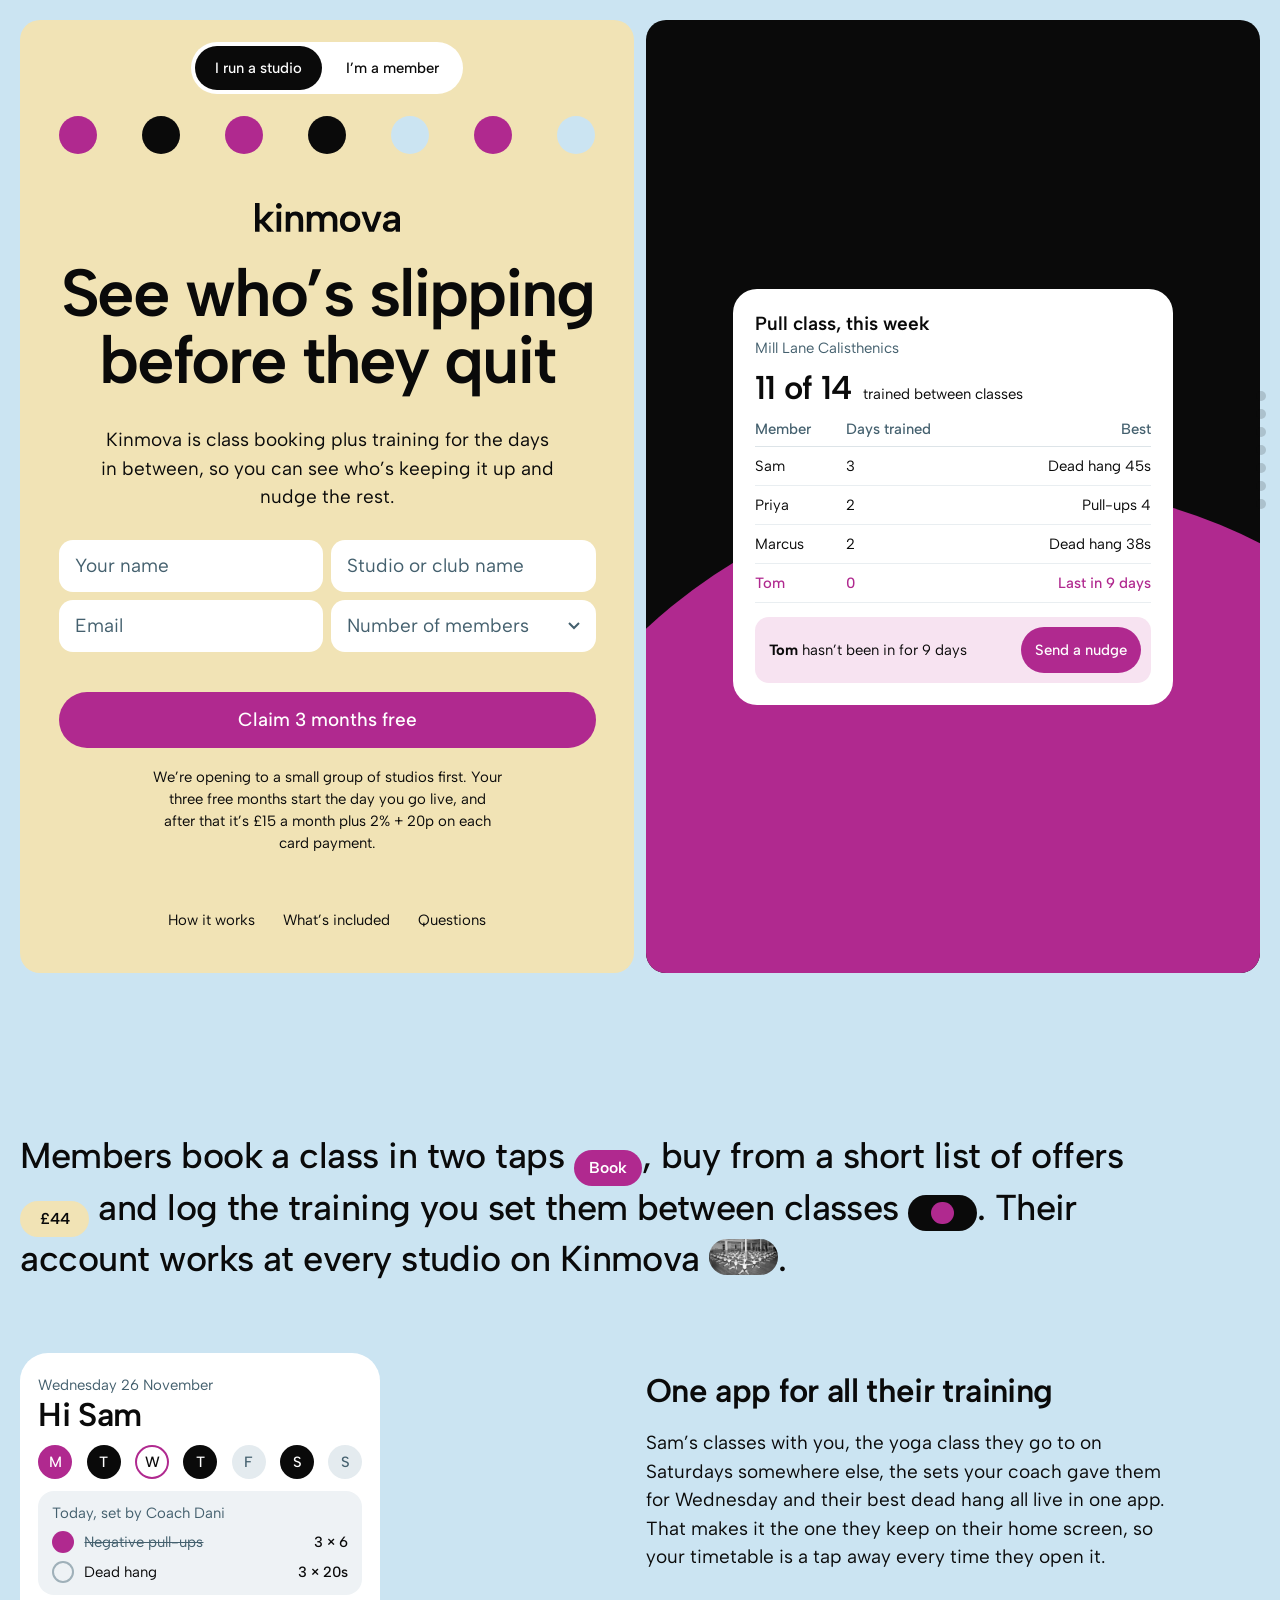
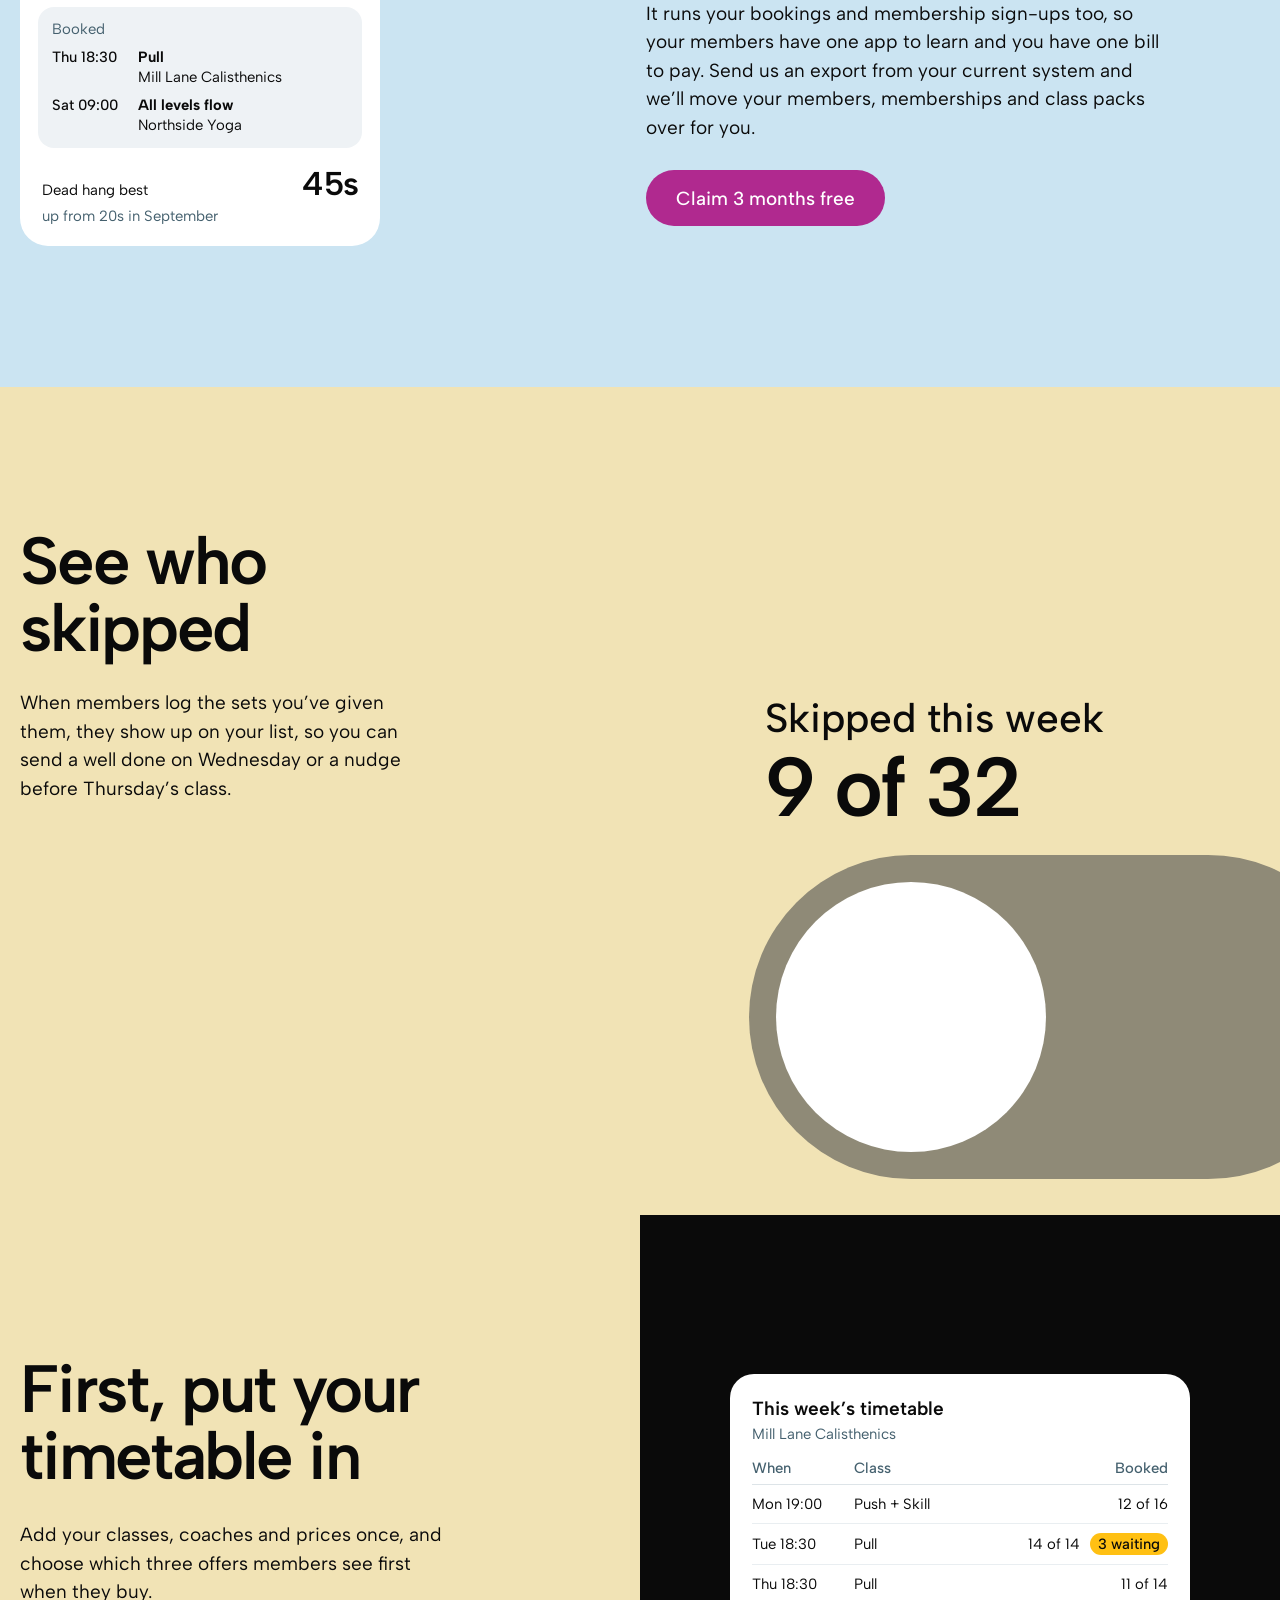
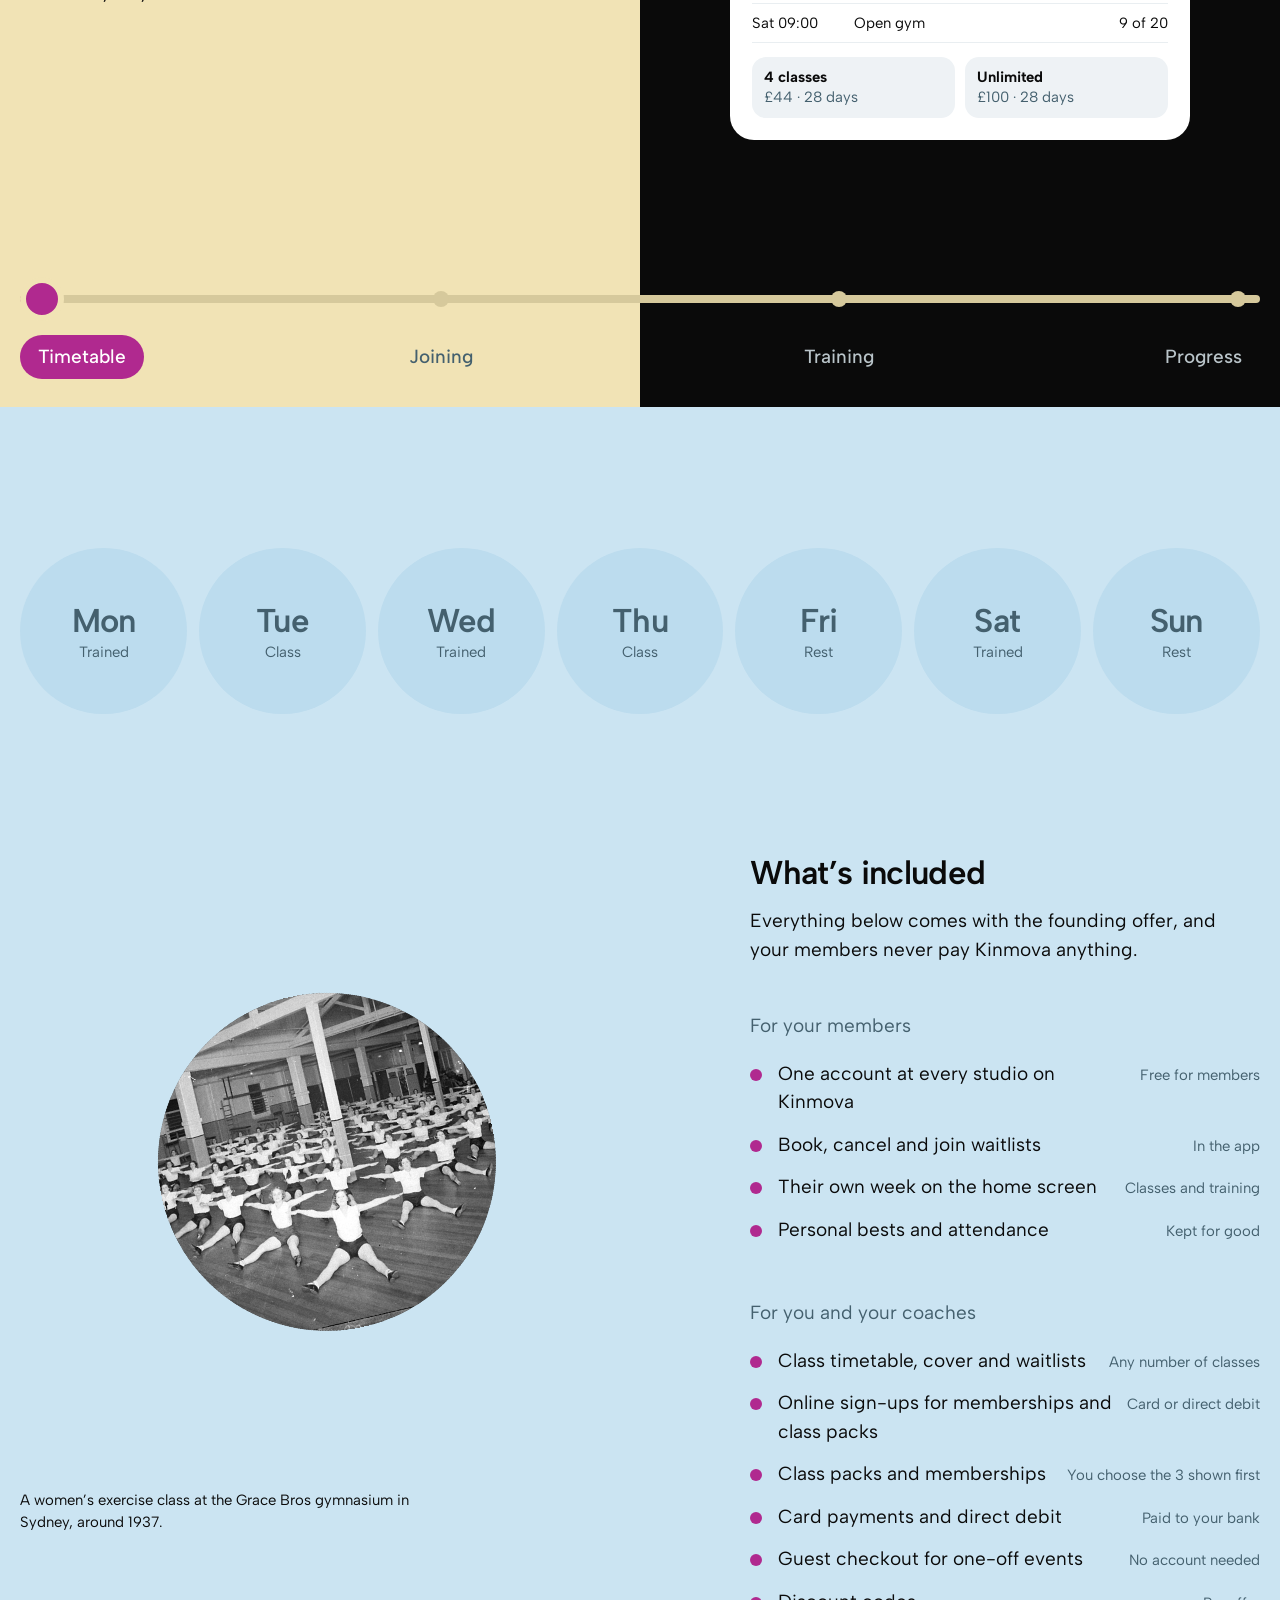
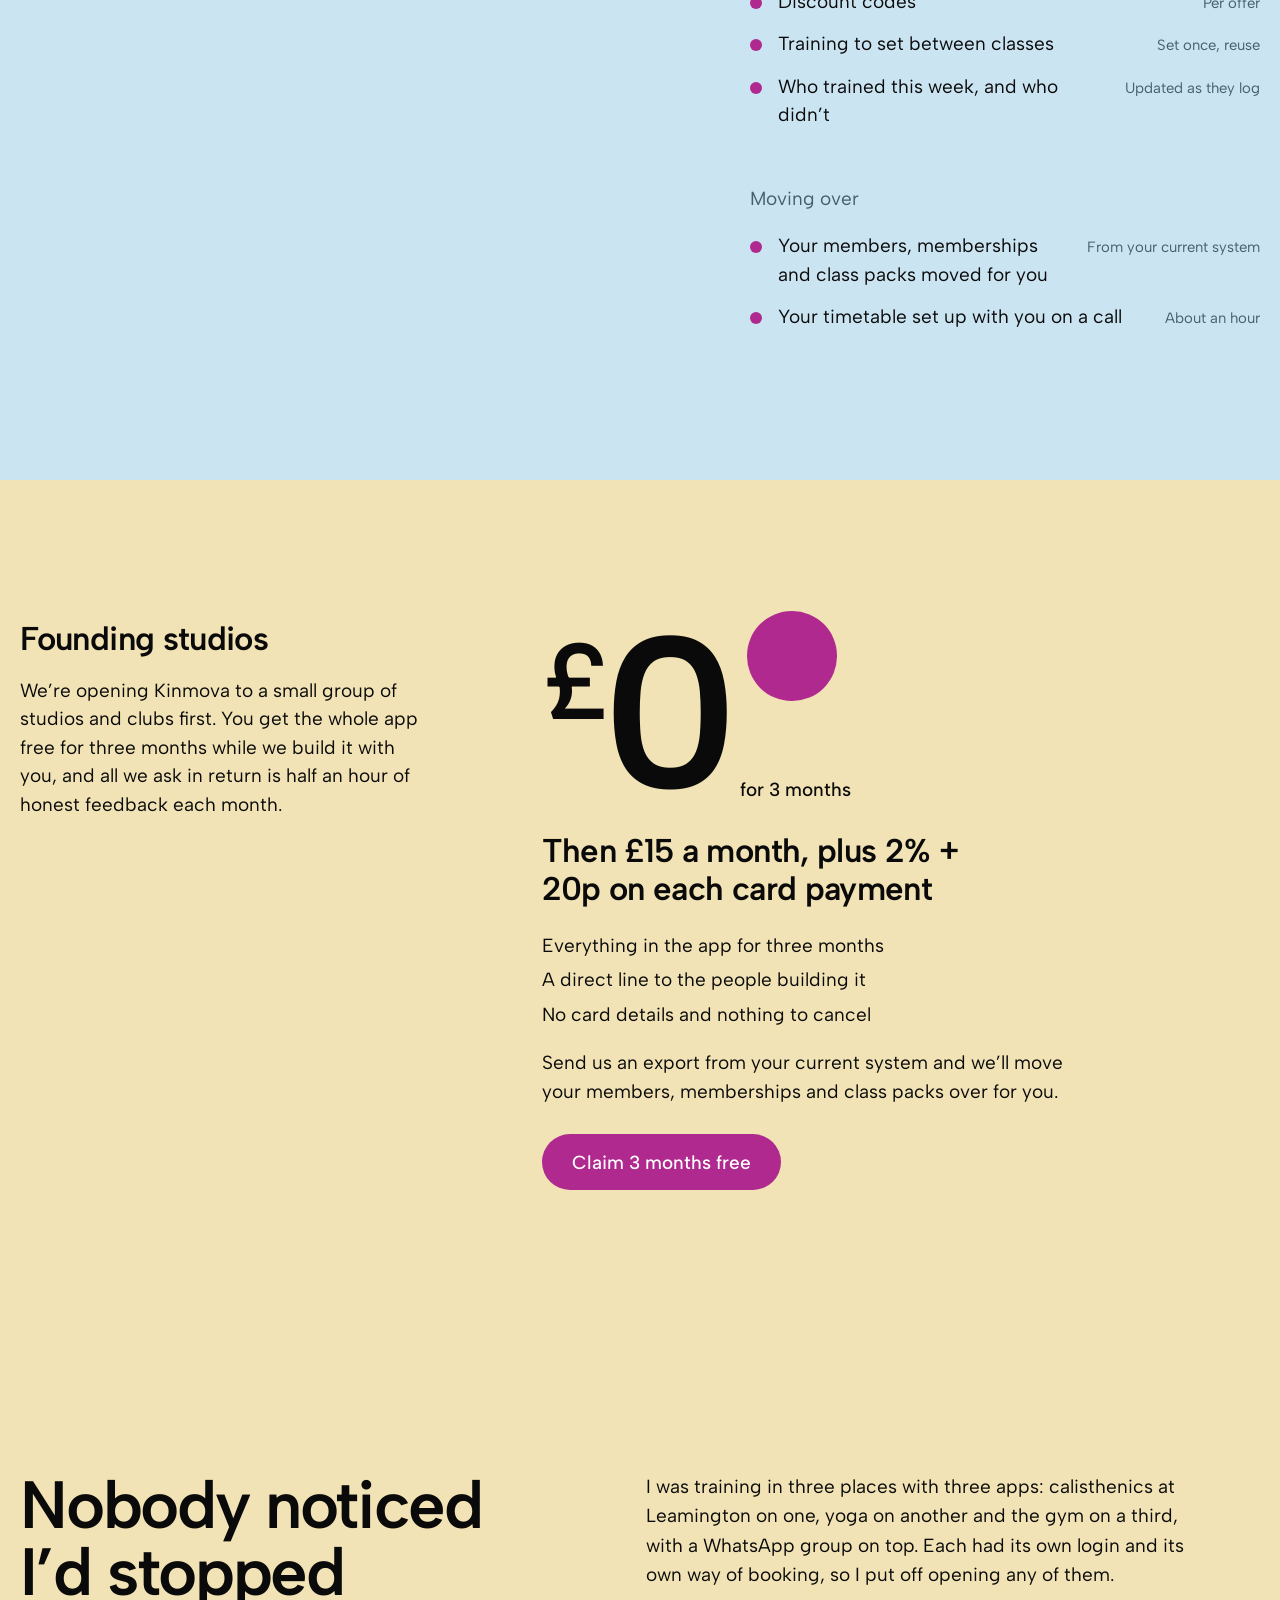
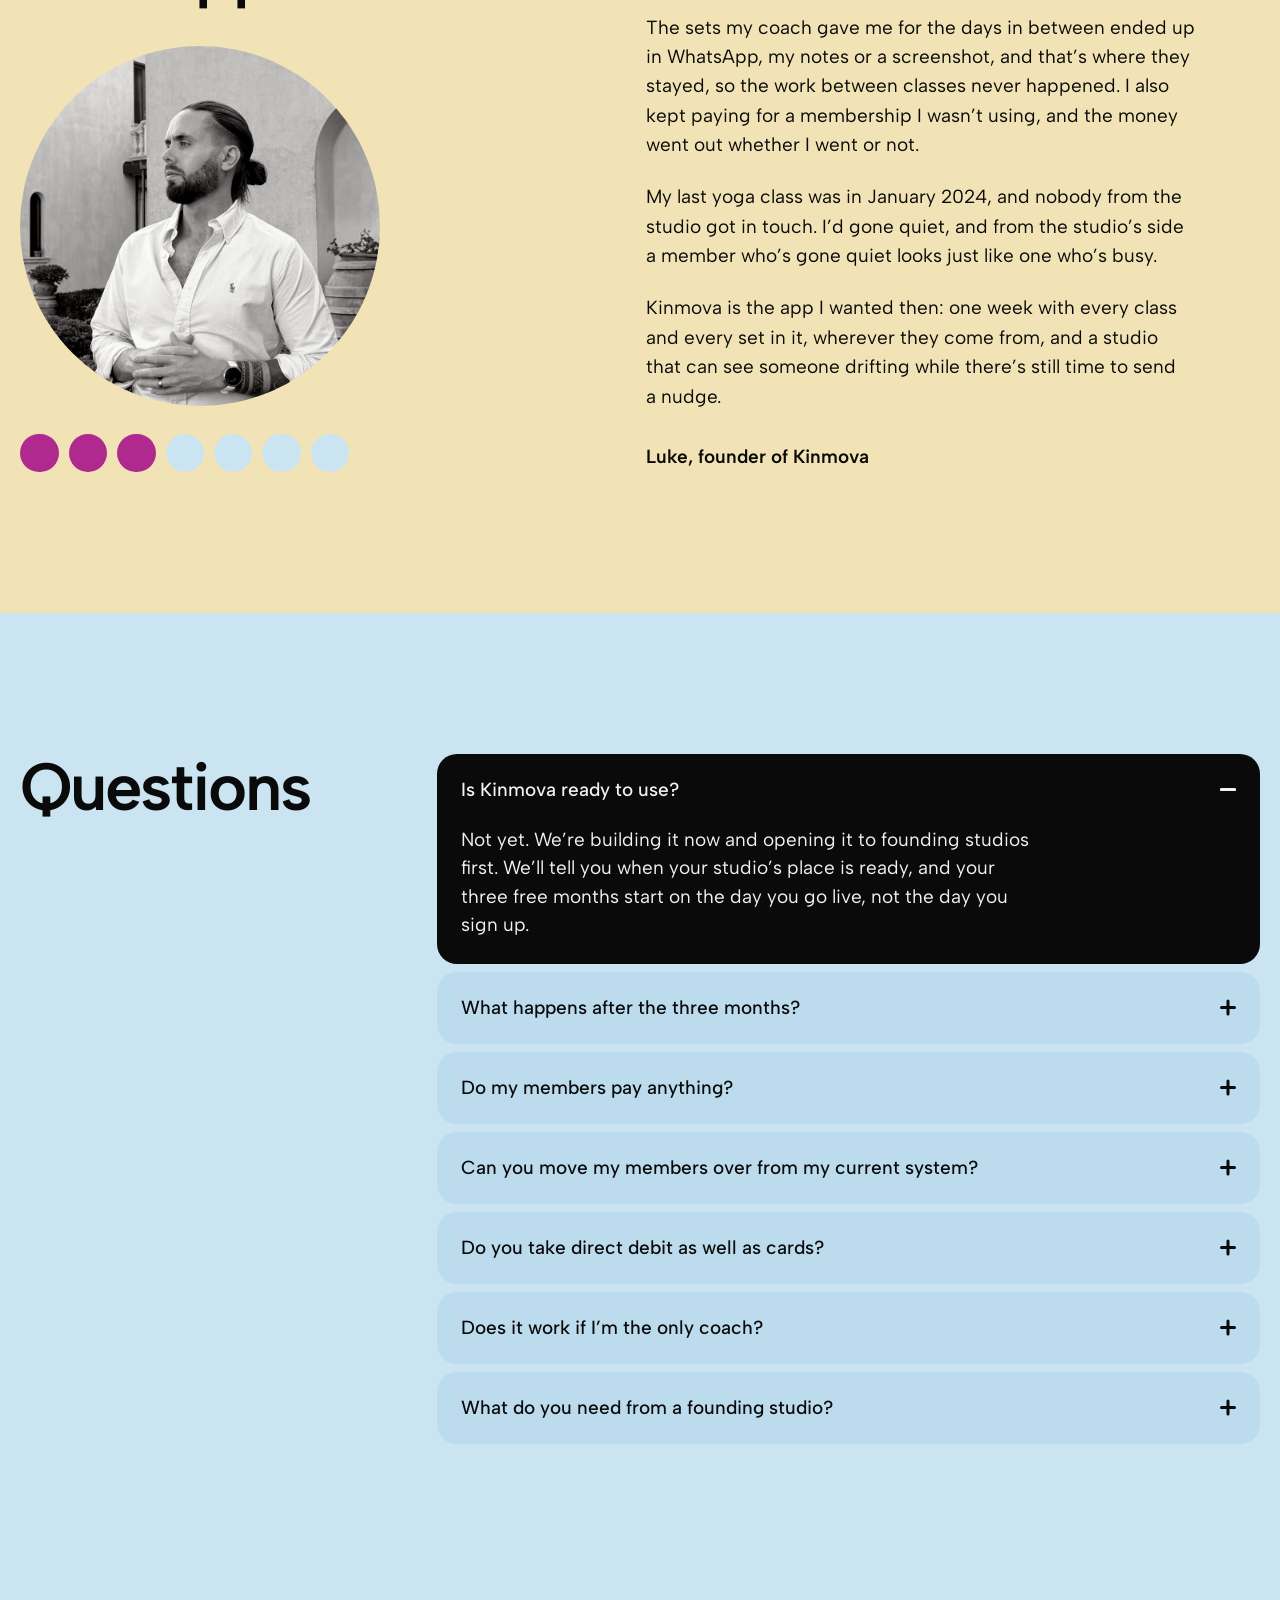
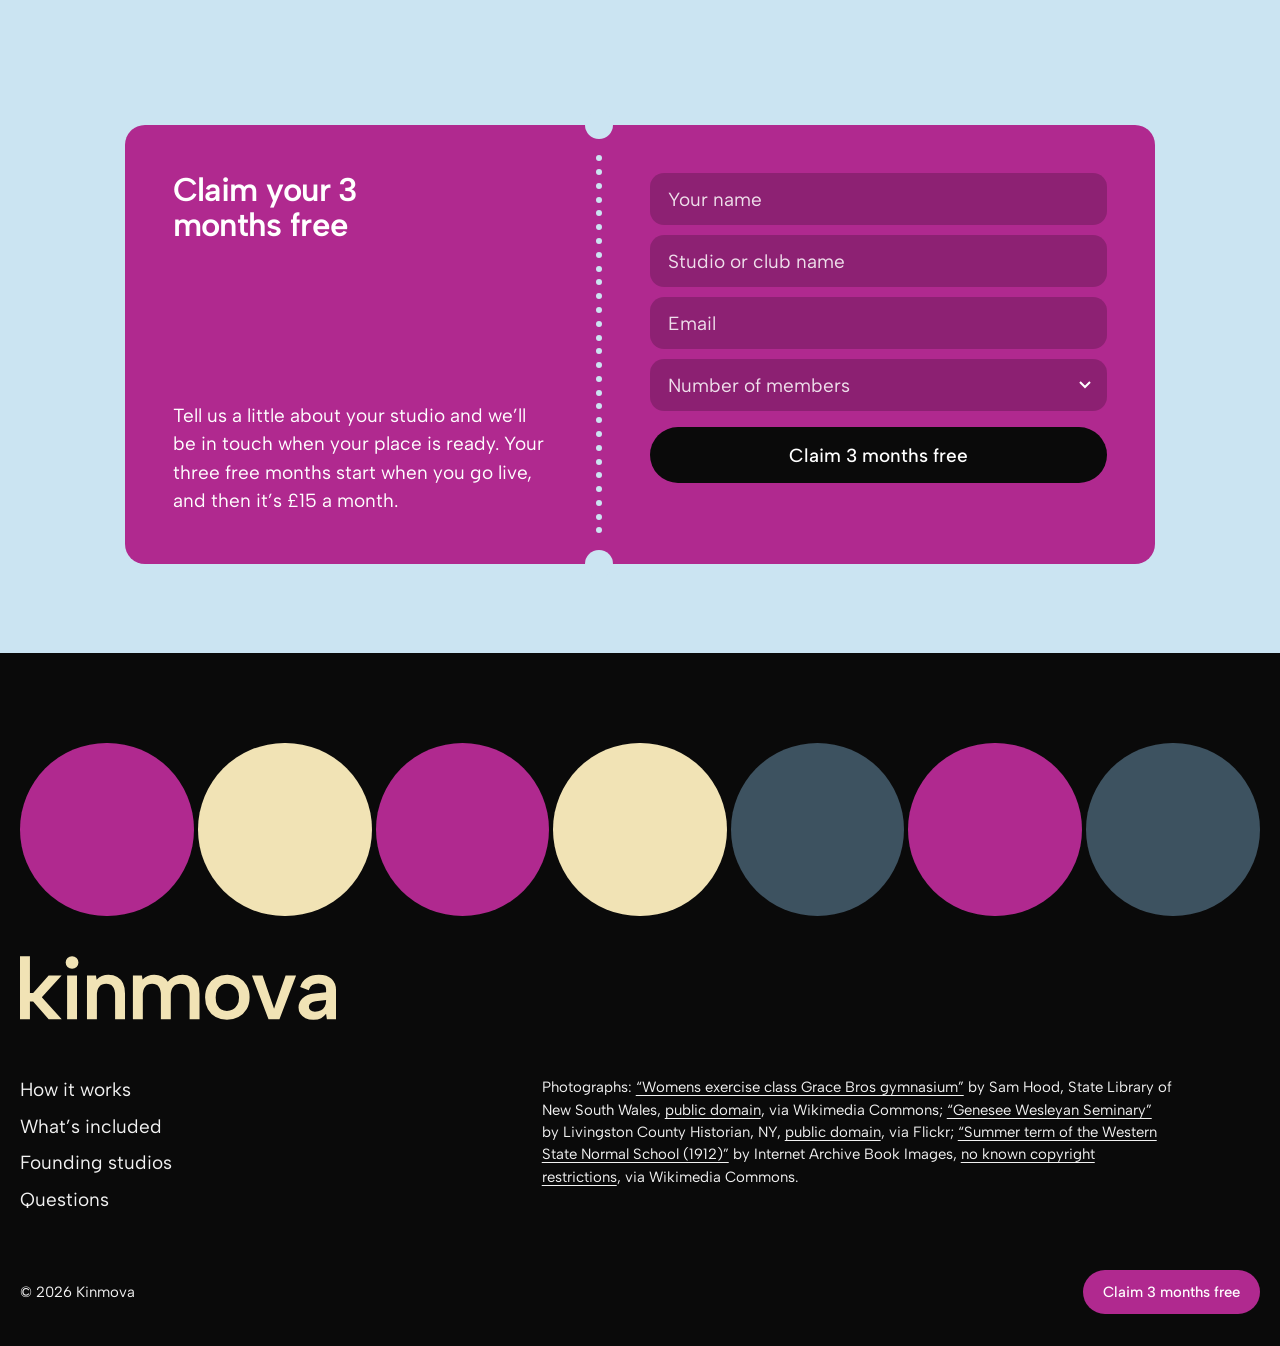
==== commit 6057ac58: "Add founding story with Luke's photo above the questions, in both views Co-Authored-By: Claude Opus " ====
--- a/index.html
+++ b/index.html
@@ -334,6 +334,21 @@
   </div>
 </section>
 
+<section class="story" id="story" aria-labelledby="story-title">
+  <div class="story-head">
+    <h2 id="story-title" data-reveal>Nobody noticed I’d stopped</h2>
+    <figure class="story-photo" data-reveal style="--i:1"><img src="assets/founder.jpg" alt="Luke, the founder of Kinmova, in a white shirt in a courtyard" width="900" height="900" loading="lazy"></figure>
+    <ol class="story-dots" aria-hidden="true" data-reveal style="--i:1"><li></li><li></li><li></li><li></li><li></li><li></li><li></li></ol>
+  </div>
+  <div class="story-body" data-reveal style="--i:1">
+    <p>I was training in three places with three apps: calisthenics at Leamington on one, yoga on another and the gym on a third, with a WhatsApp group on top. Each had its own login and its own way of booking, so I put off opening any of them.</p>
+    <p>The sets my coach gave me for the days in between ended up in WhatsApp, my notes or a screenshot, and that’s where they stayed, so the work between classes never happened. I also kept paying for a membership I wasn’t using, and the money went out whether I went or not.</p>
+    <p>My last yoga class was in January 2024, and nobody from the studio got in touch. I’d gone quiet, and from the studio’s side a member who’s gone quiet looks just like one who’s busy.</p>
+    <p>Kinmova is the app I wanted then: one week with every class and every set in it, wherever they come from, and a studio that can see someone drifting while there’s still time to send a nudge.</p>
+    <p class="story-sign">Luke, founder of Kinmova</p>
+  </div>
+</section>
+
 <section class="faq" id="questions" data-for="studio" aria-labelledby="faq-title">
   <h2 id="faq-title">Questions</h2>
   <div class="faq-list">
--- a/styles.css
+++ b/styles.css
@@ -445,6 +445,23 @@
 .offer-figure .btn { margin-top: 28px; }
 
 /* ---------- Questions ---------- */
+/* ---------- Founding story: a member going quiet, told by the founder ---------- */
+.story {
+  display: grid; grid-template-columns: repeat(12, 1fr); column-gap: var(--gap);
+  background: var(--sand); padding: var(--section) var(--m);
+}
+.story-head { grid-column: 1 / 6; align-self: start; position: sticky; top: 96px; }
+.story-head h2 { font-size: var(--s-head); }
+/* The founder's week: three weeks in, then the dots go quiet */
+.story-photo { margin-top: 40px; width: min(100%, 360px); aspect-ratio: 1; border-radius: 50%; overflow: hidden; background: var(--night); }
+.story-photo img { width: 100%; height: 100%; object-fit: cover; }
+.story-dots { display: flex; gap: 10px; margin-top: 28px; }
+.story-dots li { width: clamp(28px, 3vw, 44px); aspect-ratio: 1; border-radius: 50%; background: var(--accent); }
+.story-dots li:nth-child(n+4) { background: var(--sky); }
+.story-body { grid-column: 7 / 13; display: grid; gap: 22px; line-height: 1.55; }
+.story-body p { max-width: 46ch; }
+.story-sign { margin-top: 8px; font-weight: 600; }
+
 .faq {
   display: grid; grid-template-columns: repeat(12, 1fr); column-gap: var(--gap);
   padding: var(--section) var(--m);
@@ -587,6 +604,8 @@
   .offer-words { grid-column: 1 / 7; }
   .offer-figure { grid-column: 7 / 13; }
   .faq h2 { grid-column: 1 / 13; position: static; margin-bottom: 32px; }
+  .story-head { grid-column: 1 / 13; position: static; margin-bottom: 40px; }
+  .story-body { grid-column: 1 / 13; }
   .faq-list { grid-column: 1 / 13; }
   .coupon { grid-column: 1 / 13; }
   .foot-cols nav { grid-column: 1 / 6; }
@@ -658,6 +677,9 @@
   .perf::after { right: -14px; }
   .coupon-form { padding: 32px 24px; }
   .coupon .share-step { padding: 32px 24px; }
+  .story-head h2 { font-size: 2.25rem; }
+  .story-photo { width: min(72%, 280px); }
+  .story-body p { max-width: none; }
   .view-toggle button { padding: 0 16px; }
 
   .foot-cols { grid-template-columns: 1fr; row-gap: 32px; }
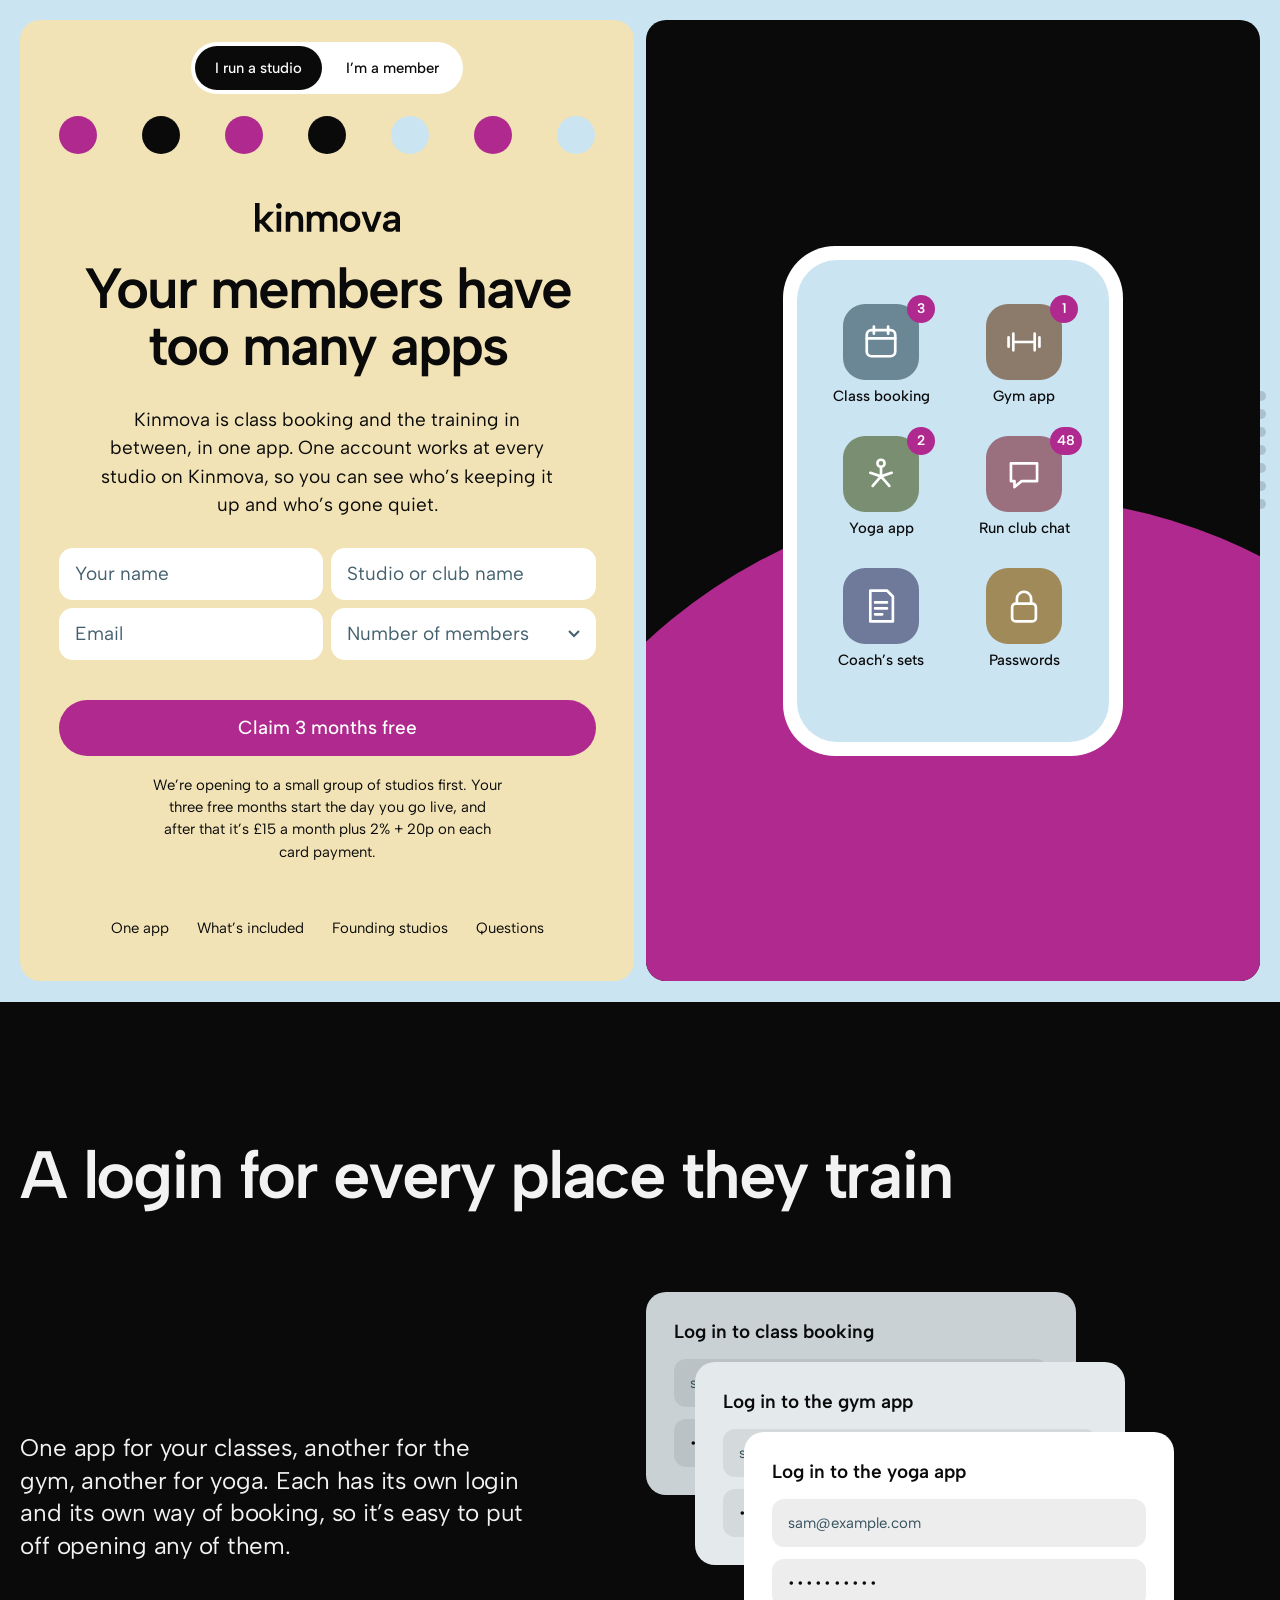
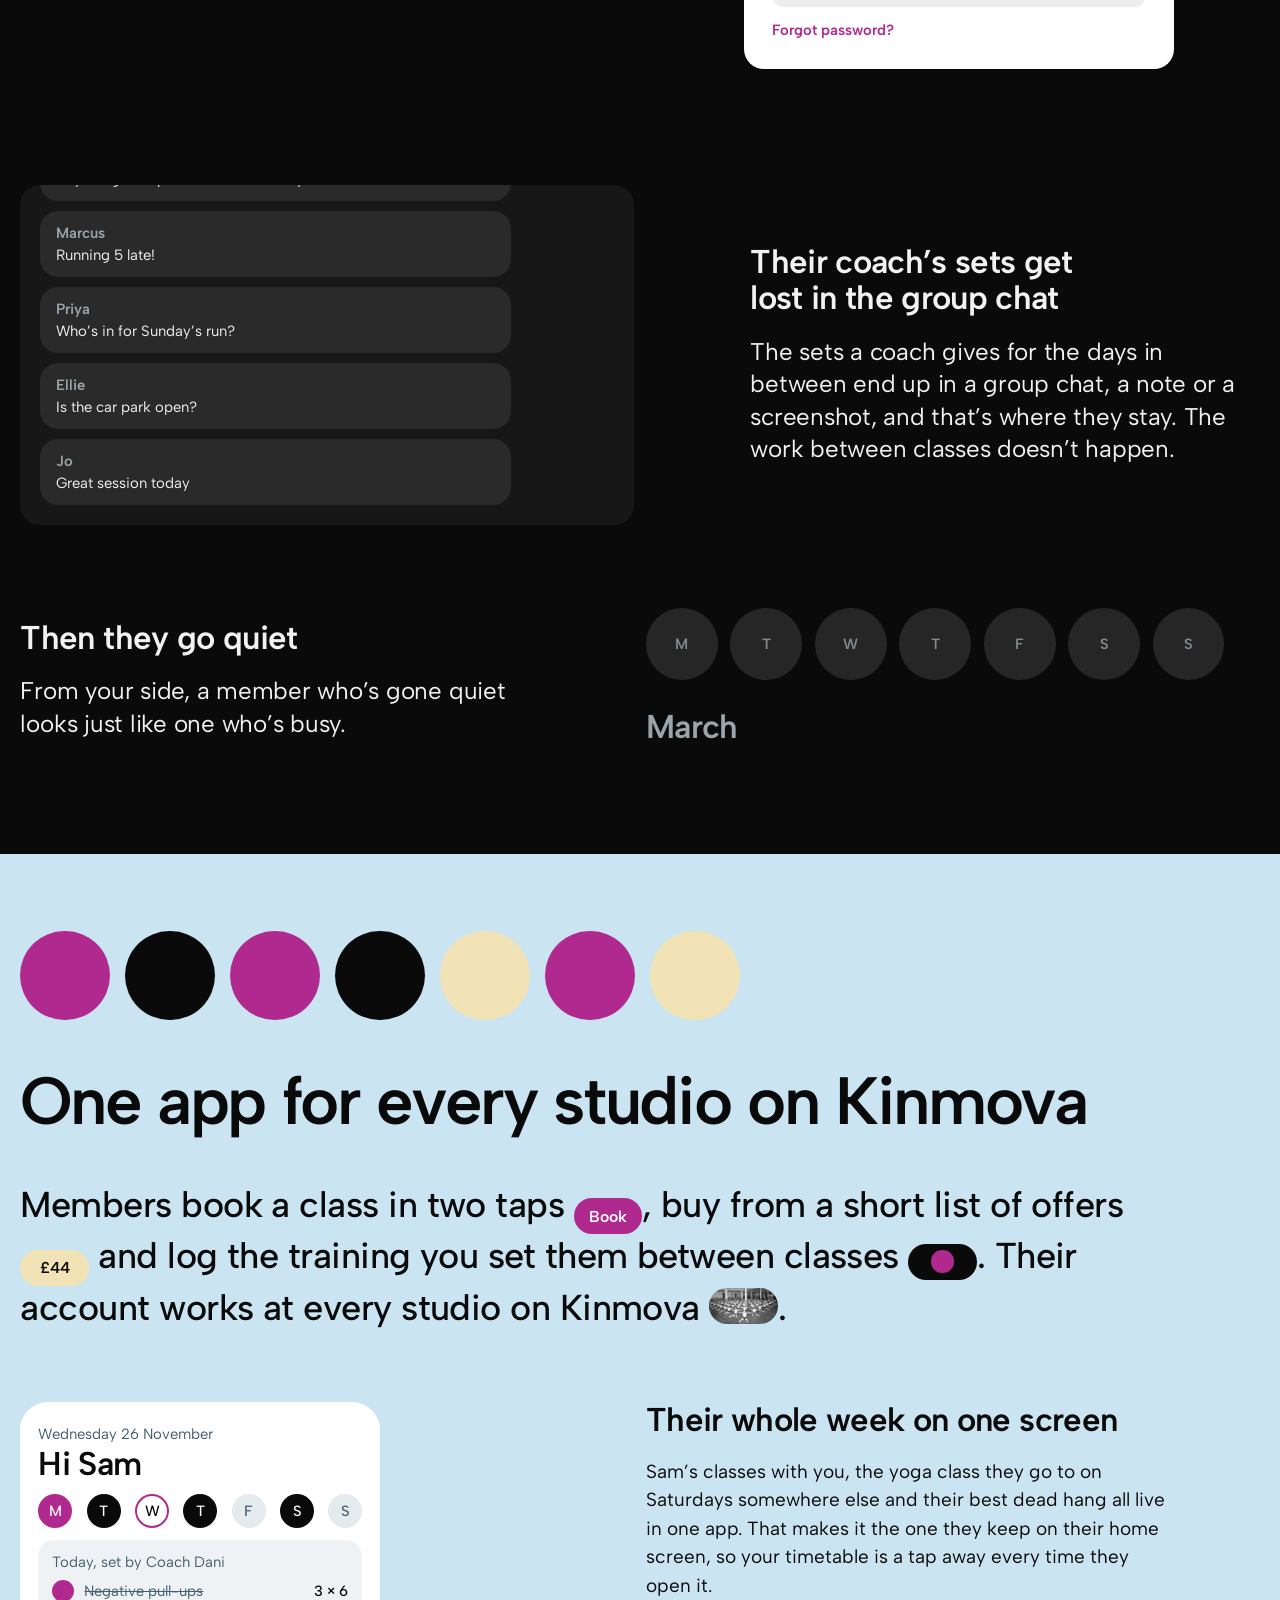
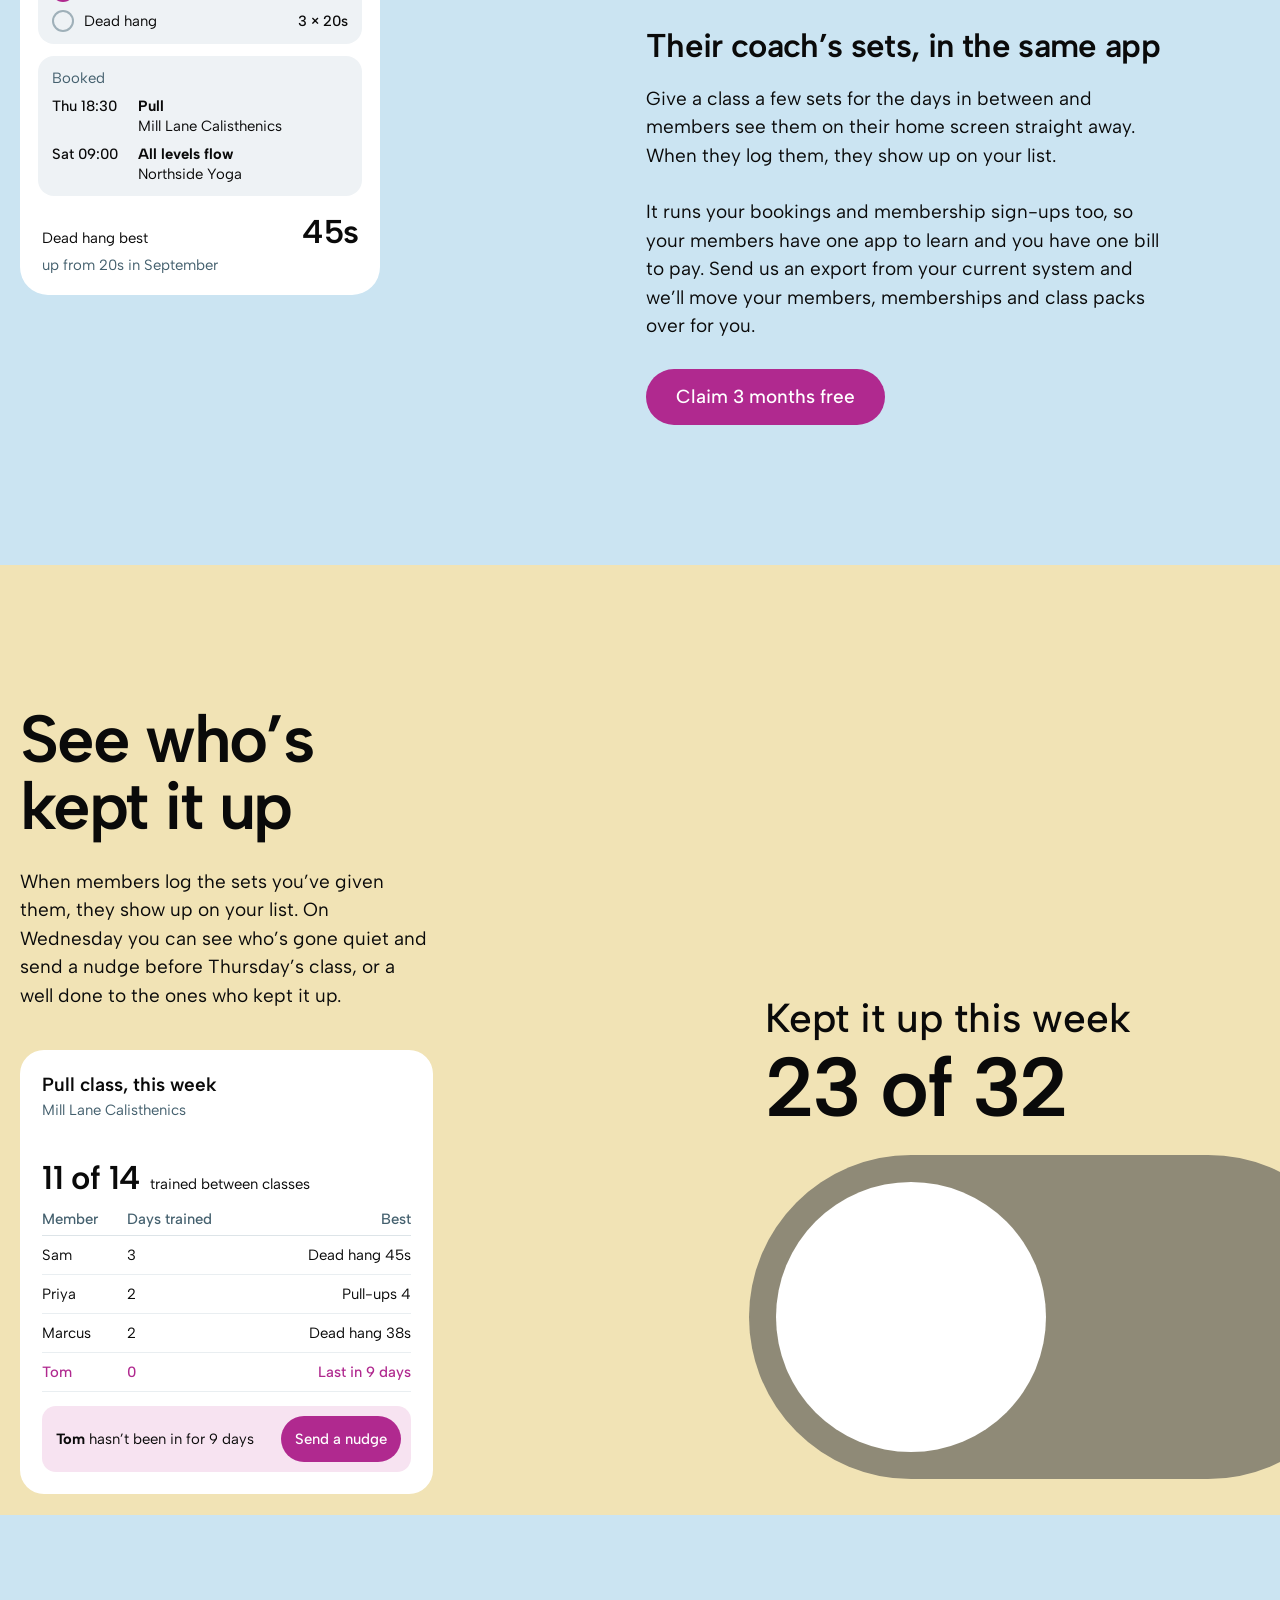
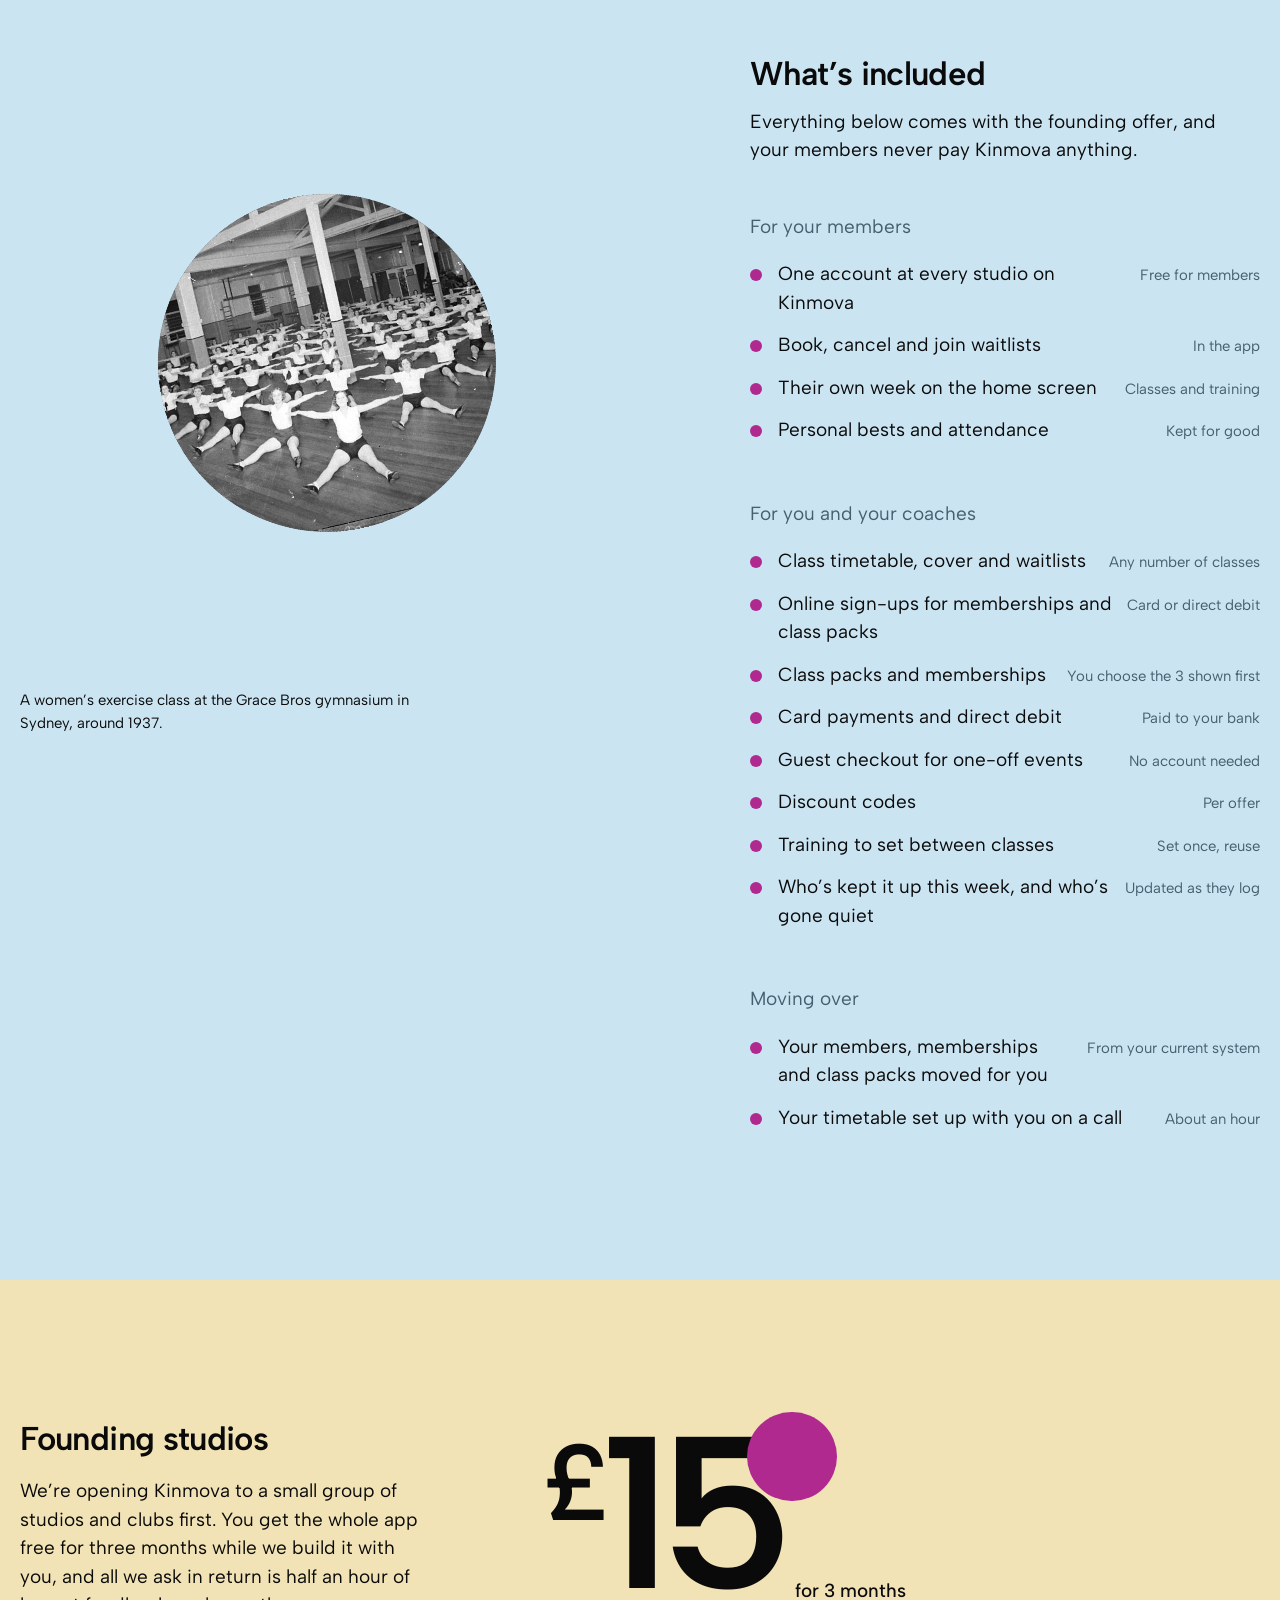
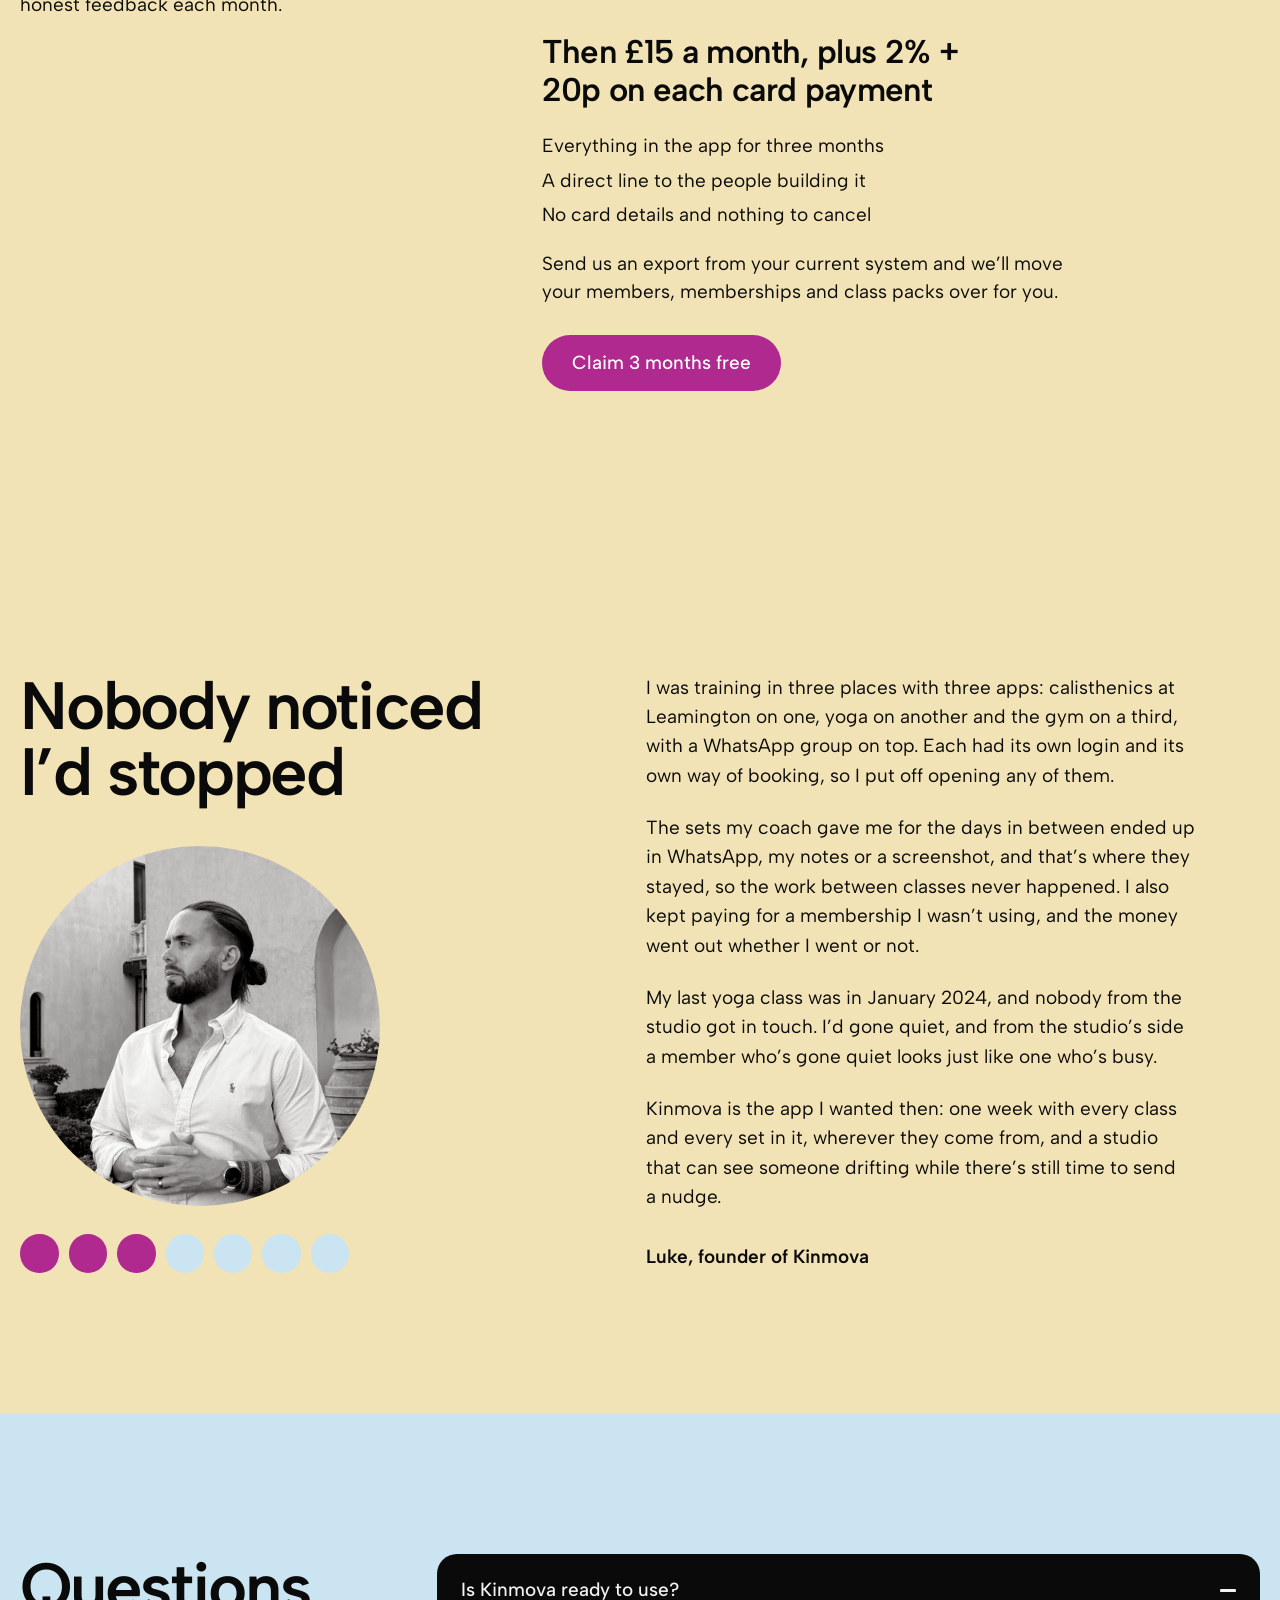
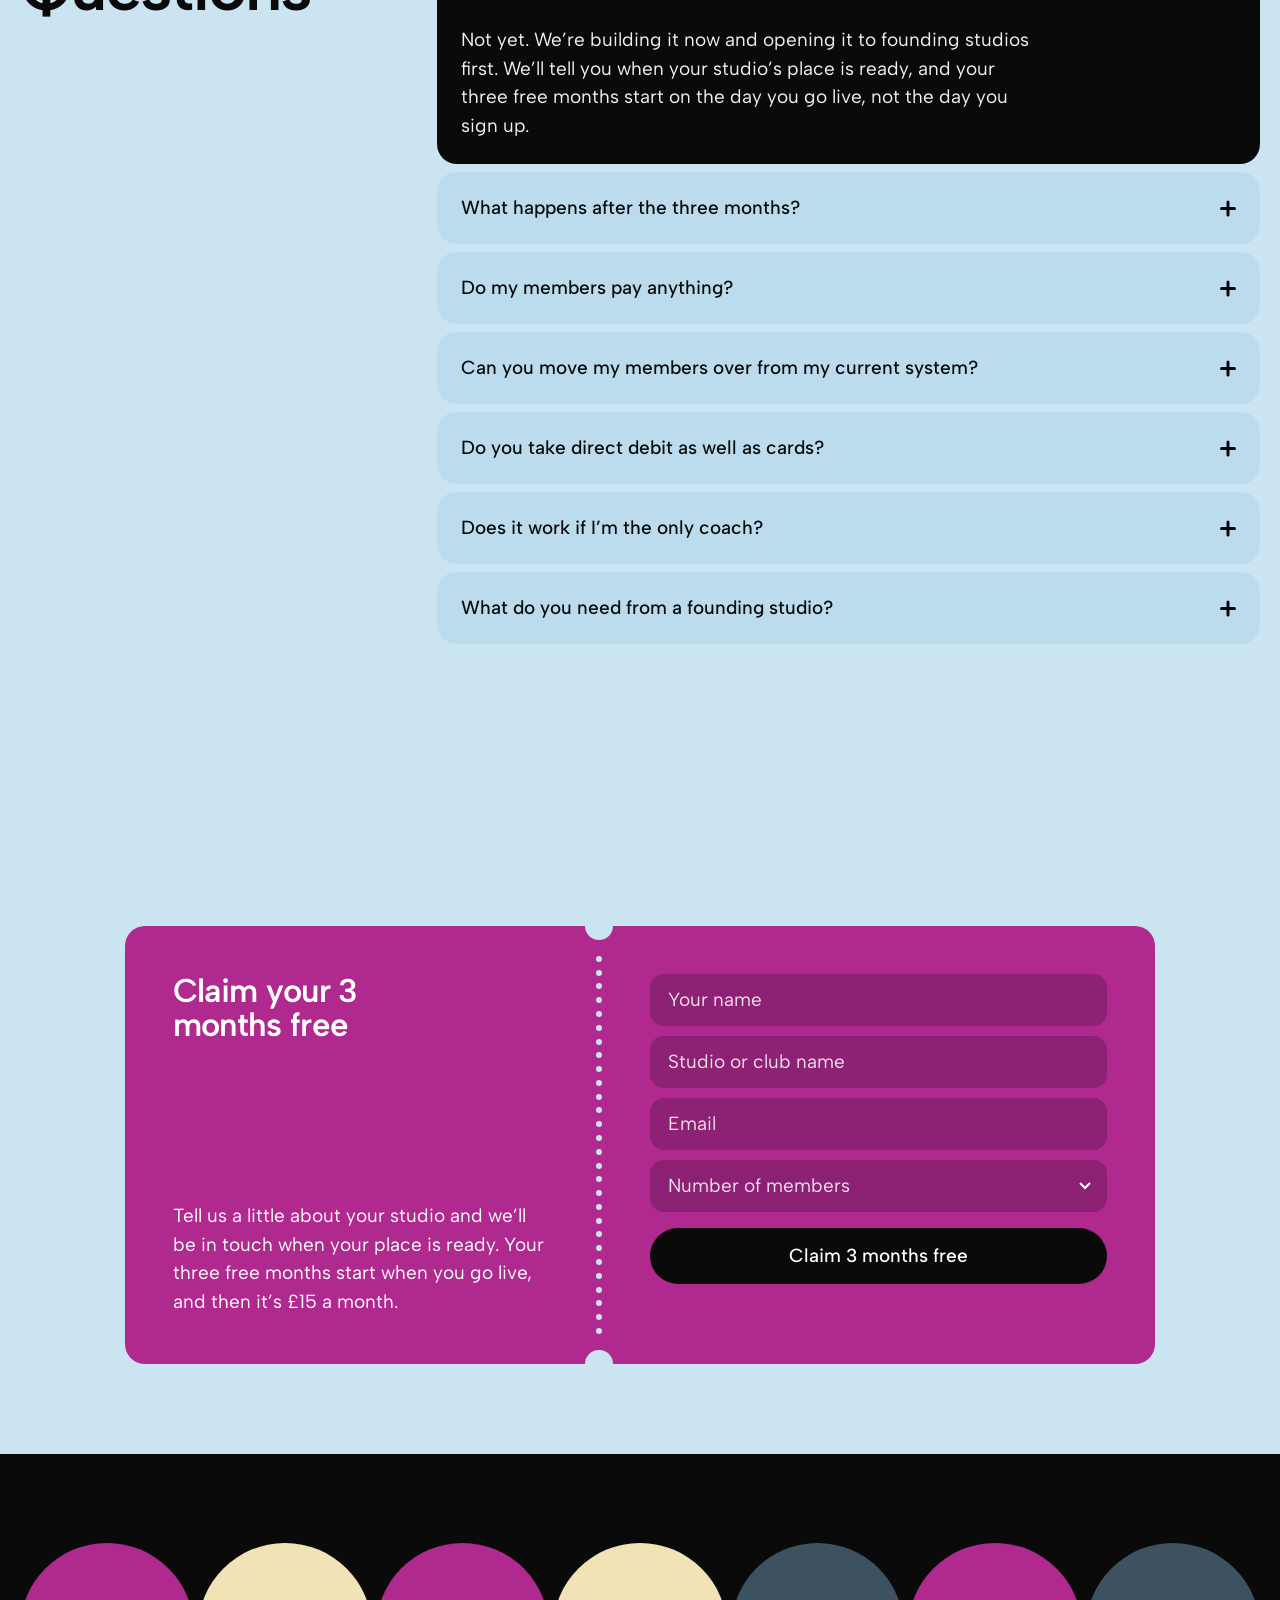
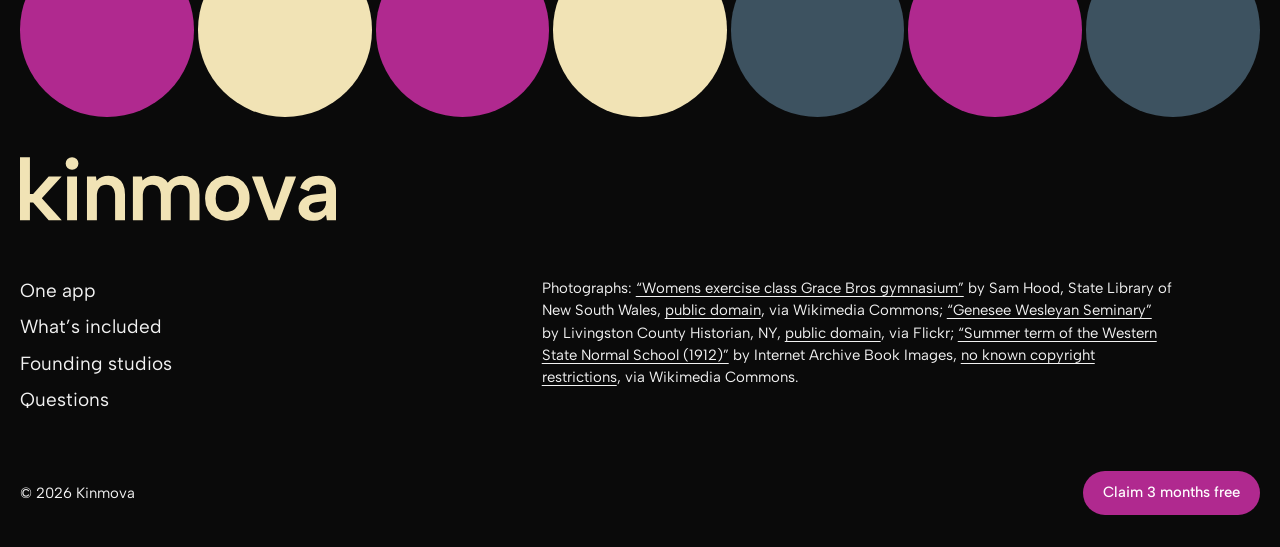
==== commit 4d98fc5c: "Lead the page with the members' too-many-apps problem, as in the reel Hero: "Your members have too m" ====
--- a/index.html
+++ b/index.html
@@ -9,17 +9,17 @@
 <link rel="icon" href="brand/favicon.svg" type="image/svg+xml">
 <link rel="icon" href="brand/favicon-32.png" sizes="32x32" type="image/png">
 <link rel="apple-touch-icon" href="brand/apple-touch-icon.png">
-<link rel="canonical" href="https://lukebroadhurst-code.github.io/kinmova/">
+<link rel="canonical" href="https://kinmova.app/">
 <meta property="og:type" content="website">
-<meta property="og:url" content="https://lukebroadhurst-code.github.io/kinmova/">
+<meta property="og:url" content="https://kinmova.app/">
 <meta property="og:title" content="Kinmova: see who’s slipping before they quit">
 <meta property="og:description" content="Class booking and coaching in one app, for small studios and clubs. Founding studios get 3 months free.">
-<meta property="og:image" content="https://lukebroadhurst-code.github.io/kinmova/brand/social.png">
+<meta property="og:image" content="https://kinmova.app/brand/social.png">
 <meta property="og:image:width" content="1200">
 <meta property="og:image:height" content="630">
 <meta property="og:image:alt" content="The Kinmova week of dots and the line See who’s slipping before they quit">
 <meta name="twitter:card" content="summary_large_image">
-<meta name="twitter:image" content="https://lukebroadhurst-code.github.io/kinmova/brand/social.png">
+<meta name="twitter:image" content="https://kinmova.app/brand/social.png">
 <script>(function (d) { d.classList.add('js'); if (/[?&]for=members?\b/.test(location.search)) d.dataset.view = 'member'; })(document.documentElement)</script>
 <link rel="preconnect" href="https://fonts.googleapis.com">
 <link rel="preconnect" href="https://fonts.gstatic.com" crossorigin>
@@ -27,6 +27,14 @@
 <link rel="stylesheet" href="styles.css">
 </head>
 <body>
+<svg class="vh" aria-hidden="true" focusable="false">
+  <symbol id="i-cal" viewBox="0 0 64 64"><rect x="8" y="12" width="48" height="44" rx="8"/><path d="M8 26h48M20 6v12M44 6v12"/></symbol>
+  <symbol id="i-gym" viewBox="0 0 64 64"><path d="M6 24v16M14 18v28M50 18v28M58 24v16M14 32h36"/></symbol>
+  <symbol id="i-yoga" viewBox="0 0 64 64"><circle cx="32" cy="14" r="6"/><path d="M32 22v14M14 30l18 6 18-6M18 52l14-16 14 16"/></symbol>
+  <symbol id="i-chat" viewBox="0 0 64 64"><path d="M10 14h44v30H28l-12 10V44h-6z"/></symbol>
+  <symbol id="i-note" viewBox="0 0 64 64"><path d="M14 6h28l10 10v42H14z"/><path d="M22 26h20M22 36h20M22 46h12"/></symbol>
+  <symbol id="i-lock" viewBox="0 0 64 64"><rect x="12" y="28" width="40" height="30" rx="6"/><path d="M20 28v-8a12 12 0 0 1 24 0v8"/></symbol>
+</svg>
 
 <div class="page-week" aria-hidden="true"><i class="t"></i><i class="c"></i><i class="t"></i><i class="c"></i><i class="r"></i><i class="t"></i><i class="r"></i></div>
 
@@ -48,8 +56,9 @@
       <li class="day day--rest"><span class="vh">Sunday, rest</span></li>
     </ol>
     <p class="wordmark" data-rise style="--i:0"><img src="brand/kinmova-wordmark.svg" alt="Kinmova" width="361" height="73"></p>
-    <h1 id="hero-title" class="hero-title" data-rise style="--i:1"><span data-for="studio">See who’s slipping <br>before they quit</span><span data-for="member">Your whole week <br>in one app</span></h1>
-    <p class="hero-line" data-rise style="--i:2" data-for="studio">Kinmova is class booking plus training for the days in between, so you can see who’s keeping it up and nudge the rest.</p>
+    <h1 id="hero-title" class="hero-title" data-rise style="--i:1"><span data-for="studio">Your members have too many apps</span><span data-for="member">You have <br>too many apps</span></h1>
+    <p class="hero-apps" aria-hidden="true" data-rise style="--i:2"><b class="ap1"><svg viewBox="0 0 64 64"><use href="#i-cal"/></svg><i>3</i></b><b class="ap2"><svg viewBox="0 0 64 64"><use href="#i-gym"/></svg><i>1</i></b><b class="ap3"><svg viewBox="0 0 64 64"><use href="#i-yoga"/></svg><i>2</i></b><b class="ap4"><svg viewBox="0 0 64 64"><use href="#i-chat"/></svg><i>48</i></b><b class="ap5"><svg viewBox="0 0 64 64"><use href="#i-note"/></svg></b><b class="ap6"><svg viewBox="0 0 64 64"><use href="#i-lock"/></svg></b></p>
+    <p class="hero-line" data-rise style="--i:2" data-for="studio">Kinmova is class booking and the training in between, in one app. One account works at every studio on Kinmova, so you can see who’s keeping it up and who’s gone quiet.</p>
     <p class="hero-line" data-rise style="--i:2" data-for="member">The classes you book, the sets your coach gives you for the days in between and your bests, from every club you train at, on one screen.</p>
     <form class="signup-form hero-form" data-for="member" data-kind="member" method="post" action="https://formspree.io/f/mnpdrgde" data-endpoint="https://formspree.io/f/mnpdrgde" novalidate data-rise style="--i:3">
       <input type="hidden" name="_subject" value="New Kinmova member sign-up">
@@ -90,8 +99,9 @@
     <p class="hero-note" data-rise style="--i:4" data-for="studio">We’re opening to a small group of studios first. Your three free months start the day you go live, and after that it’s £15 a month plus 2% + 20p on each card payment.</p>
     <p class="hero-note" data-rise style="--i:4" data-for="member">Kinmova isn’t open yet, and it arrives one club at a time, so it only covers the clubs that are on it. It’s free for members, and once you’re on the list we’ll give you a message to send your club.</p>
     <nav class="hero-links" aria-label="On this page" data-rise style="--i:5">
-      <a href="#how" data-for="studio">How it works</a>
+      <a href="#one-app">One app</a>
       <a href="#included">What’s included</a>
+      <a href="#offer" data-for="studio">Founding studios</a>
       <a href="#questions" data-for="studio">Questions</a>
       <a href="#member-questions" data-for="member">Questions</a>
     </nav>
@@ -99,39 +109,69 @@
 
   <div class="hero-stage">
     <div class="giant-dot" aria-hidden="true"></div>
-    <div class="ui ui-panel ui-owner" data-ui data-for="member" role="img" aria-label="A member's week in Kinmova across two clubs: Pull on Tuesday and Thursday at Mill Lane Calisthenics, dead hangs set by Coach Dani for Wednesday and a yoga class on Saturday at Northside Yoga. Their Monday run club isn't on Kinmova yet, with a button to ask them.">
-      <div class="ui-head"><strong>Your week</strong><span class="ui-soft">24 to 30 November</span></div>
-      <p class="ui-big"><strong>2 clubs</strong><span>one week</span></p>
-      <table class="ui-table">
-        <thead><tr><th scope="col">When</th><th scope="col">What</th><th scope="col">Where</th></tr></thead>
-        <tbody>
-          <tr><td>Tue 18:30</td><td>Pull</td><td>Mill Lane</td></tr>
-          <tr><td>Wed</td><td>Dead hangs 3 × 20s</td><td>Coach Dani</td></tr>
-          <tr><td>Thu 18:30</td><td>Pull</td><td>Mill Lane</td></tr>
-          <tr><td>Sat 09:00</td><td>All levels flow</td><td>Northside Yoga</td></tr>
-        </tbody>
-      </table>
-      <div class="ui-nudge"><span>Your Monday run club isn’t on Kinmova yet</span><span class="ui-btn ui-btn--small">Ask them</span></div>
-    </div>
-    <div class="ui ui-panel ui-owner" data-ui data-for="studio" role="img" aria-label="The owner's view in Kinmova: 11 of 14 members of the Pull class trained between classes this week. Tom hasn't been in for 9 days, with a button to send him a nudge.">
-      <div class="ui-head"><strong>Pull class, this week</strong><span class="ui-soft">Mill Lane Calisthenics</span></div>
-      <p class="ui-big"><strong>11 of 14</strong><span>trained between classes</span></p>
-      <table class="ui-table">
-        <thead><tr><th scope="col">Member</th><th scope="col">Days trained</th><th scope="col">Best</th></tr></thead>
-        <tbody>
-          <tr><td>Sam</td><td class="num">3</td><td class="num">Dead hang 45s</td></tr>
-          <tr><td>Priya</td><td class="num">2</td><td class="num">Pull-ups 4</td></tr>
-          <tr><td>Marcus</td><td class="num">2</td><td class="num">Dead hang 38s</td></tr>
-          <tr class="slip"><td>Tom</td><td class="num">0</td><td class="num">Last in 9 days</td></tr>
-        </tbody>
-      </table>
-      <div class="ui-nudge"><span><strong>Tom</strong> hasn’t been in for 9 days</span><span class="ui-btn ui-btn--small">Send a nudge</span></div>
-    </div>
-  </div>
-</section>
-
-<section class="does" aria-labelledby="does-title">
-  <h2 id="does-title" class="vh">What Kinmova does</h2>
+    <!-- A member's phone today: generic apps only, no real app is named -->
+    <div class="hero-phone" data-ui role="img" aria-label="A member's phone with six separate apps for their training: class booking, the gym, yoga, a run club group chat, their coach's sets in a note, and passwords. Most have unread badges.">
+      <div class="hp-screen">
+        <span class="hp-app" style="--i:0"><b class="ap1"><svg viewBox="0 0 64 64"><use href="#i-cal"/></svg></b>Class booking<i>3</i></span>
+        <span class="hp-app" style="--i:1"><b class="ap2"><svg viewBox="0 0 64 64"><use href="#i-gym"/></svg></b>Gym app<i>1</i></span>
+        <span class="hp-app" style="--i:2"><b class="ap3"><svg viewBox="0 0 64 64"><use href="#i-yoga"/></svg></b>Yoga app<i>2</i></span>
+        <span class="hp-app" style="--i:3"><b class="ap4"><svg viewBox="0 0 64 64"><use href="#i-chat"/></svg></b>Run club chat<i>48</i></span>
+        <span class="hp-app" style="--i:4"><b class="ap5"><svg viewBox="0 0 64 64"><use href="#i-note"/></svg></b>Coach’s sets</span>
+        <span class="hp-app" style="--i:5"><b class="ap6"><svg viewBox="0 0 64 64"><use href="#i-lock"/></svg></b>Passwords</span>
+      </div>
+    </div>
+  </div>
+</section>
+
+<!-- The problem, told the way the reel tells it: a login each, the coach's sets lost, then they go quiet -->
+<section class="problem" id="apps" aria-labelledby="problem-title">
+  <h2 id="problem-title" class="problem-title" data-reveal><span data-for="studio">A login for every place they train</span><span data-for="member">A login for every place you train</span></h2>
+
+  <div class="pb">
+    <div class="pb-words" data-reveal style="--i:1">
+      <p data-for="studio">One app for your classes, another for the gym, another for yoga. Each has its own login and its own way of booking, so it’s easy to put off opening any of them.</p>
+      <p data-for="member">One app for the gym, another for yoga, a group chat for the run club. Each has its own login and its own way of booking, so it’s easy to put off opening any of them.</p>
+    </div>
+    <div class="pb-fig logins" data-play data-reveal style="--i:2" data-ui role="img" aria-label="Three login screens, for class booking, the gym app and the yoga app, each asking for the same email and a password. The last one shows a Forgot password link.">
+      <div class="lg"><strong>Log in to class booking</strong><span class="lg-f">sam@example.com</span><span class="lg-f"><span class="lg-pw">••••••••••</span></span></div>
+      <div class="lg"><strong>Log in to the gym app</strong><span class="lg-f">sam@example.com</span><span class="lg-f"><span class="lg-pw">••••••••••</span></span></div>
+      <div class="lg"><strong>Log in to the yoga app</strong><span class="lg-f">sam@example.com</span><span class="lg-f"><span class="lg-pw">••••••••••</span></span><span class="lg-forgot">Forgot password?</span></div>
+    </div>
+  </div>
+
+  <div class="pb pb--flip">
+    <div class="pb-words" data-reveal>
+      <h3 class="pb-title"><span data-for="studio">Their coach’s sets get lost in the group chat</span><span data-for="member">Your coach’s sets get lost in the group chat</span></h3>
+      <p data-for="studio">The sets a coach gives for the days in between end up in a group chat, a note or a screenshot, and that’s where they stay. The work between classes doesn’t happen.</p>
+      <p data-for="member">The sets your coach gives you for the days in between end up in a group chat, a note or a screenshot, and that’s where they stay. The work between classes doesn’t happen.</p>
+    </div>
+    <div class="pb-fig chat" data-play data-reveal style="--i:1" data-ui role="img" aria-label="A group chat. Coach Dani posts Wednesday's sets, then five other messages arrive and push the sets out of view.">
+      <p class="msg msg--coach"><span>Coach Dani</span>Wednesday: negative pull-ups 3 × 6, dead hang 3 × 20s</p>
+      <p class="msg" style="--k:0"><span>Jo</span>Anyone got a spare mat for Saturday?</p>
+      <p class="msg" style="--k:1"><span>Marcus</span>Running 5 late!</p>
+      <p class="msg" style="--k:2"><span>Priya</span>Who’s in for Sunday’s run?</p>
+      <p class="msg" style="--k:3"><span>Ellie</span>Is the car park open?</p>
+      <p class="msg" style="--k:4"><span>Jo</span>Great session today</p>
+    </div>
+  </div>
+
+  <div class="pb">
+    <div class="pb-words" data-reveal>
+      <h3 class="pb-title"><span data-for="studio">Then they go quiet</span><span data-for="member">Then you go quiet</span></h3>
+      <p data-for="studio">From your side, a member who’s gone quiet looks just like one who’s busy.</p>
+      <p data-for="member">And from the studio’s side, a member who’s gone quiet looks just like one who’s busy.</p>
+    </div>
+    <div class="pb-fig quiet" data-play data-reveal style="--i:1" role="img" aria-label="A member's week: in January they came on Monday, Wednesday and Friday. By March all seven days are empty.">
+      <ol class="qweek" aria-hidden="true"><li class="q3">M</li><li>T</li><li class="q2">W</li><li>T</li><li class="q1">F</li><li>S</li><li>S</li></ol>
+      <p class="qmonth" aria-hidden="true"><span>January</span><span>February</span><span>March</span></p>
+    </div>
+  </div>
+</section>
+
+<!-- The turn: six app squares close up into the week of dots -->
+<section class="does" id="one-app" aria-labelledby="does-title">
+  <ol class="merge" data-play data-reveal role="img" aria-label="Six separate app icons close up into one week of seven dots: the Kinmova week."><li></li><li></li><li></li><li></li><li></li><li></li><li></li></ol>
+  <h2 id="does-title" class="does-head" data-reveal style="--i:1"><span data-for="studio">One app for every studio on Kinmova</span><span data-for="member">One app for every club on Kinmova</span></h2>
   <p class="statement" data-reveal data-for="member">Book a class in two taps <span class="slot slot--btn" aria-hidden="true"><i>Book</i></span>, pay for your class pack in the same app <span class="slot slot--price" aria-hidden="true"><i>£44</i></span> and log the sets your coach gives you for the days in between <span class="slot slot--tick" aria-hidden="true"><span></span></span>. One account works at every club on Kinmova <span class="slot slot--photo" aria-hidden="true"><img src="assets/class-1937.jpg" alt="" width="1400" height="960" loading="lazy"></span>.</p>
   <p class="statement" data-reveal data-for="studio">Members book a class in two taps <span class="slot slot--btn" aria-hidden="true"><i>Book</i></span>, buy from a short list of offers <span class="slot slot--price" aria-hidden="true"><i>£44</i></span> and log the training you set them between classes <span class="slot slot--tick" aria-hidden="true"><span></span></span>. Their account works at every studio on Kinmova <span class="slot slot--photo" aria-hidden="true"><img src="assets/class-1937.jpg" alt="" width="1400" height="960" loading="lazy"></span>.</p>
   <div class="does-phone" data-reveal>
@@ -157,117 +197,52 @@
     </div>
   </div>
   <div class="does-foot" data-reveal data-for="member">
-    <h3 class="does-title">One app for every club</h3>
-    <p>Right now it’s probably one app for the gym, another for yoga, a WhatsApp group for the run club and your coach’s sets somewhere in your notes. On Kinmova they sit in one week on your home screen, and your bests are kept for good, whichever club you set them at.</p>
+    <h3 class="does-title">Your whole week on one screen</h3>
+    <p>The classes you book at every club on Kinmova sit in one week on your home screen, and your bests are kept for good, whichever club you set them at.</p>
+    <h3 class="does-title">Your coach’s sets, in the same app</h3>
+    <p>The sets your coach gives you for the days in between show up on the day they’re for, and you tick them off as you go.</p>
     <p>It only works at clubs that are on Kinmova, so the more of their members who ask, the sooner yours will be.</p>
     <a class="btn" href="#join">Put me on the list</a>
   </div>
   <div class="does-foot" data-reveal data-for="studio">
-    <h3 class="does-title">One app for all their training</h3>
-    <p>Sam’s classes with you, the yoga class they go to on Saturdays somewhere else, the sets your coach gave them for Wednesday and their best dead hang all live in one app. That makes it the one they keep on their home screen, so your timetable is a tap away every time they open it.</p>
+    <h3 class="does-title">Their whole week on one screen</h3>
+    <p>Sam’s classes with you, the yoga class they go to on Saturdays somewhere else and their best dead hang all live in one app. That makes it the one they keep on their home screen, so your timetable is a tap away every time they open it.</p>
+    <h3 class="does-title">Their coach’s sets, in the same app</h3>
+    <p>Give a class a few sets for the days in between and members see them on their home screen straight away. When they log them, they show up on your list.</p>
     <p>It runs your bookings and membership sign-ups too, so your members have one app to learn and you have one bill to pay. Send us an export from your current system and we’ll move your members, memberships and class packs over for you.</p>
     <a class="btn" href="#claim">Claim 3 months free</a>
   </div>
 </section>
 
-<section class="switch-sec" id="who-trained" data-for="studio" aria-labelledby="switch-title" data-state="trained">
+<section class="switch-sec" id="gone-quiet" data-for="studio" aria-labelledby="switch-title" data-state="quiet">
   <div class="switch-words">
-    <h2 id="switch-title" data-reveal>See who <span class="swap-word">trained</span></h2>
-    <p data-reveal style="--i:1">When members log the sets you’ve given them, they show up on your list, so you can send a well done on Wednesday or a nudge before Thursday’s class.</p>
-  </div>
-  <div class="big-switch" data-ui>
-    <button class="bs-control" type="button" role="switch" aria-checked="true" aria-label="Show members who trained this week">
-      <span class="bs-track"><span class="bs-knob"></span></span>
-      <span class="bs-text">
-        <span class="bs-label">Trained this week</span>
-        <span class="bs-value">23 of 32</span>
-      </span>
-    </button>
-  </div>
-</section>
-
-<section class="how" id="how" data-for="studio" aria-labelledby="how-title">
-  <div class="how-words">
-    <h2 id="how-title" class="how-clause" aria-live="polite">First, put your timetable in</h2>
-    <p class="how-note">Add your classes, coaches and prices once, and choose which three offers members see first when they buy.</p>
-  </div>
-
-  <div class="how-screen">
-    <div class="ui ui-panel how-frag is-current" data-ui data-stage="0" aria-label="The owner's timetable for the week, with two offers">
-      <div class="ui-head"><strong>This week’s timetable</strong><span class="ui-soft">Mill Lane Calisthenics</span></div>
+    <h2 id="switch-title" data-reveal>See who’s <span class="swap-word">gone quiet</span></h2>
+    <p data-reveal style="--i:1">When members log the sets you’ve given them, they show up on your list. On Wednesday you can see who’s gone quiet and send a nudge before Thursday’s class, or a well done to the ones who kept it up.</p>
+    <div class="ui ui-panel ui-owner quiet-list" data-ui data-reveal style="--i:2" role="img" aria-label="The owner's view in Kinmova: 11 of 14 members of the Pull class trained between classes this week. Tom hasn't been in for 9 days, with a button to send him a nudge.">
+      <div class="ui-head"><strong>Pull class, this week</strong><span class="ui-soft">Mill Lane Calisthenics</span></div>
+      <p class="ui-big"><strong>11 of 14</strong><span>trained between classes</span></p>
       <table class="ui-table">
-        <caption class="vh">Classes this week</caption>
-        <thead><tr><th scope="col">When</th><th scope="col">Class</th><th scope="col">Booked</th></tr></thead>
-        <tbody>
-          <tr><td>Mon 19:00</td><td>Push + Skill</td><td class="num">12 of 16</td></tr>
-          <tr><td>Tue 18:30</td><td>Pull</td><td class="num">14 of 14 <span class="ui-pill">3 waiting</span></td></tr>
-          <tr><td>Thu 18:30</td><td>Pull</td><td class="num">11 of 14</td></tr>
-          <tr><td>Sat 09:00</td><td>Open gym</td><td class="num">9 of 20</td></tr>
-        </tbody>
-      </table>
-      <div class="ui-offers">
-        <div><strong>4 classes</strong><span>£44 · 28 days</span></div>
-        <div><strong>Unlimited</strong><span>£100 · 28 days</span></div>
-      </div>
-    </div>
-
-    <div class="ui ui-panel how-frag" data-ui data-stage="1" aria-label="A new member joining Mill Lane Calisthenics online: choosing the unlimited membership, paying by direct debit and booking Thursday's Pull class in the same go">
-      <div class="ui-head"><strong>Join Mill Lane Calisthenics</strong><span class="ui-soft">Pick how you want to train</span></div>
-      <div class="ui-choice is-on"><span class="tick" aria-hidden="true"></span><span><strong>Unlimited</strong><br><span class="ui-soft">Every class, renews every 28 days</span></span><span class="ui-num">£100</span></div>
-      <div class="ui-choice"><span class="tick" aria-hidden="true"></span><span><strong>4 classes</strong><br><span class="ui-soft">Use them within 28 days</span></span><span class="ui-num">£44</span></div>
-      <div class="ui-choice"><span class="tick" aria-hidden="true"></span><span><strong>Try one class</strong><br><span class="ui-soft">No membership needed</span></span><span class="ui-num">£12</span></div>
-      <p class="ui-row"><span>Pay by</span><span>Direct debit</span></p>
-      <span class="ui-btn">Join and book Thu 18:30 Pull</span>
-    </div>
-
-    <div class="ui ui-panel how-frag" data-ui data-stage="2" aria-label="The coach setting two days of training for the Pull class">
-      <div class="ui-head"><strong>Between Tuesday and Thursday</strong><span class="ui-soft">For the Pull class, 14 members</span></div>
-      <div class="ui-set"><span class="tick" aria-hidden="true"></span><span>Negative pull-ups</span><span class="ui-num">3 × 6</span></div>
-      <div class="ui-set"><span class="tick" aria-hidden="true"></span><span>Dead hang</span><span class="ui-num">3 × 20s</span></div>
-      <div class="ui-set"><span class="tick" aria-hidden="true"></span><span>Scapula pulls</span><span class="ui-num">2 × 10</span></div>
-      <span class="ui-btn">Send to 14 members</span>
-    </div>
-
-    <div class="ui ui-panel how-frag" data-ui data-stage="3" aria-label="The coach's view of who trained between classes and their progress">
-      <div class="ui-head"><strong>Pull class, this week</strong><span class="ui-soft">11 of 14 trained between classes</span></div>
-      <table class="ui-table">
-        <caption class="vh">Members' training this week</caption>
         <thead><tr><th scope="col">Member</th><th scope="col">Days trained</th><th scope="col">Best</th></tr></thead>
         <tbody>
           <tr><td>Sam</td><td class="num">3</td><td class="num">Dead hang 45s</td></tr>
           <tr><td>Priya</td><td class="num">2</td><td class="num">Pull-ups 4</td></tr>
           <tr><td>Marcus</td><td class="num">2</td><td class="num">Dead hang 38s</td></tr>
-          <tr><td>Tom</td><td class="num">0</td><td class="num ui-soft">Last in 9 days</td></tr>
+          <tr class="slip"><td>Tom</td><td class="num">0</td><td class="num">Last in 9 days</td></tr>
         </tbody>
       </table>
-    </div>
-  </div>
-
-  <div class="how-range">
-    <label class="vh" for="stage">Show a stage of the week</label>
-    <div class="range-wrap">
-      <span class="range-track" aria-hidden="true"><span class="range-fill"></span></span>
-      <span class="range-stops" aria-hidden="true"><i class="on"></i><i></i><i></i><i></i></span>
-      <input id="stage" type="range" min="0" max="3" step="1" value="0" aria-valuetext="Timetable">
-    </div>
-    <div class="how-names" role="group" aria-label="Stages of the week">
-      <button type="button" class="is-current" aria-pressed="true" data-step="0">Timetable</button>
-      <button type="button" aria-pressed="false" data-step="1">Joining</button>
-      <button type="button" aria-pressed="false" data-step="2">Training</button>
-      <button type="button" aria-pressed="false" data-step="3">Progress</button>
-    </div>
-  </div>
-</section>
-
-<div class="week-band" role="img" aria-label="A member's week on Kinmova: classes on Tuesday and Thursday, training logged on Monday, Wednesday and Saturday, rest on Friday and Sunday.">
-  <span class="wb wb--trained" data-reveal style="--i:0"><b>Mon</b>Trained</span>
-  <span class="wb wb--class" data-reveal style="--i:1"><b>Tue</b>Class</span>
-  <span class="wb wb--trained" data-reveal style="--i:2"><b>Wed</b>Trained</span>
-  <span class="wb wb--class" data-reveal style="--i:3"><b>Thu</b>Class</span>
-  <span class="wb wb--rest" data-reveal style="--i:4"><b>Fri</b>Rest</span>
-  <span class="wb wb--trained" data-reveal style="--i:5"><b>Sat</b>Trained</span>
-  <span class="wb wb--rest" data-reveal style="--i:6"><b>Sun</b>Rest</span>
-</div>
+      <div class="ui-nudge"><span><strong>Tom</strong> hasn’t been in for 9 days</span><span class="ui-btn ui-btn--small">Send a nudge</span></div>
+    </div>
+  </div>
+  <div class="big-switch" data-ui>
+    <button class="bs-control" type="button" role="switch" aria-checked="true" aria-label="Show members who’ve gone quiet this week">
+      <span class="bs-track"><span class="bs-knob"></span></span>
+      <span class="bs-text">
+        <span class="bs-label">Gone quiet this week</span>
+        <span class="bs-value">9 of 32</span>
+      </span>
+    </button>
+  </div>
+</section>
 
 <section class="included" id="included" aria-labelledby="included-title">
   <figure class="inc-photo" data-reveal>
@@ -304,7 +279,7 @@
       <li><span>Guest checkout for one-off events</span><span class="val">No account needed</span></li>
       <li><span>Discount codes</span><span class="val">Per offer</span></li>
       <li><span>Training to set between classes</span><span class="val">Set once, reuse</span></li>
-      <li><span>Who trained this week, and who didn’t</span><span class="val">Updated as they log</span></li>
+      <li><span>Who’s kept it up this week, and who’s gone quiet</span><span class="val">Updated as they log</span></li>
     </ul>
 
     <h3 class="inc-group" data-for="studio">Moving over</h3>
@@ -487,7 +462,7 @@
   <p class="foot-name"><img src="brand/kinmova-wordmark-reversed.svg" alt="Kinmova" width="361" height="73" loading="lazy"></p>
   <div class="foot-cols">
     <nav aria-label="Footer">
-      <a href="#how" data-for="studio">How it works</a>
+      <a href="#one-app">One app</a>
       <a href="#included">What’s included</a>
       <a href="#offer" data-for="studio">Founding studios</a>
       <a href="#questions" data-for="studio">Questions</a>
--- a/styles.css
+++ b/styles.css
@@ -103,7 +103,7 @@
 .day--class { background: var(--ink); }
 .wordmark { margin-top: auto; padding-top: 48px; line-height: 0; }
 .wordmark img { height: clamp(26px, 2.3vw, 36px); width: auto; }
-.hero-title { margin-top: 28px; font-size: var(--s-head); max-width: none; }
+.hero-title { margin-top: 28px; font-size: clamp(2.5rem, 0.9rem + 3.3vw, 4.25rem); max-width: none; }
 .hero-line { margin-top: 32px; max-width: 38ch; font-size: var(--s-body); }
 .hero-card .btn { margin-top: 32px; }
 .hero-note { margin-top: 18px; max-width: 42ch; font-size: var(--s-small); }
@@ -169,6 +169,16 @@
   background: var(--accent);
   right: -48%; bottom: -62%;
 }
+
+/* A member's phone today: six separate apps. The rounded squares are the page's one break from the dot, on purpose. */
+.hero-phone { position: relative; z-index: 1; width: min(340px, 74%); padding: 14px; border-radius: 52px; background: var(--paper); }
+.hp-screen { border-radius: 40px; background: var(--sky); padding: 44px 18px 72px; display: grid; grid-template-columns: 1fr 1fr; gap: 30px 10px; }
+.hp-app { position: relative; display: grid; justify-items: center; gap: 8px; font-size: var(--s-small); font-weight: 500; line-height: 1.2; text-align: center; }
+.hp-app b { width: 76px; aspect-ratio: 1; border-radius: 22px; display: grid; place-items: center; }
+.hp-app svg, .hero-apps svg { width: 50%; height: 50%; fill: none; stroke: #fff; stroke-width: 4.5; stroke-linecap: round; stroke-linejoin: round; }
+.hp-app i { position: absolute; top: -9px; left: calc(50% + 26px); min-width: 28px; height: 28px; padding: 0 7px; border-radius: 14px; background: var(--accent); color: #fff; font: 600 14px/28px "Albert Sans", system-ui, sans-serif; font-style: normal; text-align: center; }
+.ap1 { background: #6b8796; } .ap2 { background: #8c7b6b; } .ap3 { background: #7a8f72; } .ap4 { background: #9a6f7e; } .ap5 { background: #6f7a9a; } .ap6 { background: #a08a5a; }
+.hero-apps { display: none; }
 
 /* ---------- Interface fragments (data-ui keeps its own borders and sizes) ---------- */
 .ui { font-family: "Albert Sans", system-ui, sans-serif; color: var(--ink); text-align: left; line-height: 1.35; }
@@ -237,7 +247,7 @@
 .ui-small { margin-top: -4px; }
 
 /* ---------- What it does: one statement with picture words ---------- */
-.does { padding: var(--section) var(--m); display: grid; grid-template-columns: repeat(12, 1fr); column-gap: var(--gap); }
+.does { padding: clamp(72px, 6vw, 96px) var(--m) var(--section); display: grid; grid-template-columns: repeat(12, 1fr); column-gap: var(--gap); }
 .statement {
   grid-column: 1 / 12;
   font-size: clamp(1.5rem, 0.9rem + 1.9vw, 2.25rem);
@@ -263,7 +273,57 @@
 .does-foot p { max-width: 44ch; }
 .does-title { font-size: var(--s-lead); font-weight: 600; letter-spacing: -0.02em; line-height: 1.1; margin: 0 0 -8px; }
 
-/* ---------- See who trained: one control, blown up ---------- */
+/* ---------- The problem: a login each, the sets lost, then they go quiet ---------- */
+.problem {
+  display: grid; grid-template-columns: repeat(12, 1fr); column-gap: var(--gap); row-gap: clamp(64px, 6.5vw, 112px);
+  padding: var(--section) var(--m) clamp(88px, 8vw, 112px);
+  background: var(--night); color: var(--night-ink);
+}
+.problem-title { grid-column: 1 / 12; font-size: var(--s-head); }
+.problem .pb { grid-column: 1 / 13; display: grid; grid-template-columns: repeat(12, 1fr); column-gap: var(--gap); align-items: center; }
+.problem .pb-words { grid-column: 1 / 6; display: grid; gap: 20px; align-content: center; }
+.problem .pb-words p { max-width: 34ch; font-size: clamp(1.1875rem, 0.95rem + 0.7vw, 1.625rem); line-height: 1.35; letter-spacing: -0.01em; }
+.problem .pb-title { font-size: var(--s-lead); font-weight: 600; letter-spacing: -0.02em; line-height: 1.08; max-width: 18ch; text-wrap: balance; }
+.problem .pb-fig { grid-column: 7 / 13; }
+.problem .pb--flip .pb-words { grid-column: 8 / 13; }
+.problem .pb--flip .pb-fig { grid-column: 1 / 7; grid-row: 1; }
+
+/* A login each: three cards, one tone step apart */
+.problem .logins { position: relative; height: clamp(400px, 32vw, 470px); }
+.problem .lg { position: absolute; width: min(430px, 84%); padding: 26px 28px 28px; border-radius: var(--r); display: grid; gap: 12px; color: var(--ink); }
+.problem .lg:nth-child(1) { left: 0; top: 0; background: #c9d1d5; }
+.problem .lg:nth-child(2) { left: 8%; top: 70px; background: #e4e9ec; }
+.problem .lg:nth-child(3) { left: 16%; top: 140px; background: var(--paper); }
+.problem .lg strong { font-size: var(--s-body); font-weight: 600; }
+.problem .lg-f { min-height: 48px; padding: 0 16px; border-radius: 12px; background: rgba(10, 10, 10, 0.07); display: flex; align-items: center; font-size: var(--s-small); color: #34505d; }
+.problem .lg-pw { color: var(--ink); letter-spacing: 0.14em; }
+.problem .lg-forgot { font-size: var(--s-small); font-weight: 600; color: var(--accent); }
+
+/* The coach's sets, pushed out of view by the chat */
+.problem .chat { height: clamp(340px, 26vw, 380px); overflow: hidden; display: flex; flex-direction: column; justify-content: flex-end; padding: 20px; border-radius: var(--r); background: #171717; }
+.problem .msg { flex: none; max-width: 82%; padding: 12px 16px; border-radius: 18px; background: #2a2a2a; font-size: var(--s-small); line-height: 1.35; overflow: hidden; }
+.problem .msg + .msg { margin-top: 10px; }
+.problem .msg span { display: block; margin-bottom: 2px; font-weight: 600; color: #9aa5ab; }
+.problem .msg--coach { background: #4a1d3e; }
+.problem .msg--coach span { color: #f0a5dc; }
+
+/* Then they go quiet: the week of dots empties */
+.problem .quiet { display: grid; gap: 22px; }
+.problem .qweek { display: flex; gap: clamp(8px, 1vw, 14px); }
+.problem .qweek li { width: clamp(40px, 5.6vw, 80px); aspect-ratio: 1; border-radius: 50%; display: grid; place-items: center; background: #262626; color: #7f8b91; font-size: var(--s-small); font-weight: 600; }
+.problem .qmonth { display: grid; font-size: var(--s-lead); font-weight: 600; letter-spacing: -0.02em; color: #9aa5ab; }
+.problem .qmonth span { grid-area: 1 / 1; opacity: 0; }
+.problem .qmonth span:last-child { opacity: 1; }
+
+/* The turn: six app squares close up into the week of dots */
+.does .merge { grid-column: 1 / 13; display: flex; gap: clamp(8px, 1.2vw, 18px); }
+.does .merge li { width: clamp(40px, 7vw, 112px); aspect-ratio: 1; border-radius: 50%; background: var(--accent); }
+.does .merge li:nth-child(2), .does .merge li:nth-child(4) { background: var(--ink); }
+.does .merge li:nth-child(5), .does .merge li:nth-child(7) { background: var(--sand); }
+.does-head { grid-column: 1 / 12; margin-top: 48px; font-size: var(--s-head); }
+.does .statement { margin-top: 48px; }
+
+/* ---------- See who's gone quiet: one control, blown up ---------- */
 .switch-sec {
   position: relative; overflow: hidden;
   min-height: 92svh;
@@ -271,10 +331,11 @@
   transition: background-color 420ms var(--ease-out);
   padding: var(--section) var(--m) var(--m);
 }
-.switch-sec[data-state="skipped"] { background: var(--sand); }
+.switch-sec[data-state="kept"] { background: var(--sand); }
 .switch-words { position: relative; z-index: 1; max-width: 30rem; }
 .switch-words h2 { font-size: var(--s-head); }
 .switch-words p { margin-top: 28px; max-width: 34ch; }
+.quiet-list { margin-top: 40px; }
 .big-switch {
   position: absolute; right: -7vw; bottom: 4vh;
   font-size: clamp(64px, 15vh, 150px);
@@ -304,86 +365,6 @@
 .bs-control:hover .bs-knob { transform: scale(1.03); }
 .bs-control:active .bs-knob { transform: scale(0.96); }
 
-/* ---------- How it works: drag through the stages ---------- */
-.how {
-  position: relative;
-  display: grid; grid-template-columns: 1fr 1fr;
-  min-height: 88svh;
-}
-.how-words { background: var(--sand); padding: var(--section) var(--m) 180px; }
-.how-clause { font-size: var(--s-head); max-width: 12ch; transition: opacity 200ms ease; }
-.how-note { margin-top: 32px; max-width: 36ch; transition: opacity 200ms ease; }
-.how-screen { background: var(--night); display: grid; place-items: center; padding: 72px var(--m) 180px; }
-.how-frag { grid-area: 1 / 1; opacity: 0; visibility: hidden; transition: opacity 200ms ease, visibility 0s linear 200ms; }
-.how-frag.is-current { opacity: 1; visibility: visible; transition: opacity 200ms ease; }
-.how-range {
-  position: absolute; left: var(--m); right: var(--m); bottom: 28px;
-  display: grid; gap: 14px;
-}
-.range-wrap { position: relative; height: 44px; display: flex; align-items: center; --thumb: 44px; }
-.range-track { position: absolute; left: 0; right: 0; height: 8px; border-radius: 999px; background: rgba(10, 10, 10, 0.18); overflow: hidden; }
-.how-range .range-track { background: #d6c99c; }
-.range-fill { position: absolute; left: 0; top: 0; bottom: 0; width: calc(var(--thumb) / 2); background: var(--accent); transition: width 260ms var(--ease-out); }
-.range-stops { position: absolute; left: 0; right: 0; top: 50%; height: 0; }
-.range-stops i { position: absolute; top: -8px; width: 16px; height: 16px; margin-left: -8px; border-radius: 50%; background: #d6c99c; transition: background-color 260ms var(--ease-out); }
-.range-stops i:nth-child(1) { left: calc(var(--thumb) / 2); }
-.range-stops i:nth-child(2) { left: calc(var(--thumb) / 2 + (100% - var(--thumb)) / 3); }
-.range-stops i:nth-child(3) { left: calc(var(--thumb) / 2 + (100% - var(--thumb)) * 2 / 3); }
-.range-stops i:nth-child(4) { left: calc(100% - var(--thumb) / 2); }
-.range-stops i.on { background: var(--accent); }
-.range-wrap input {
-  position: relative; width: 100%; margin: 0; height: 44px;
-  appearance: none; -webkit-appearance: none; background: none; cursor: grab;
-}
-.range-wrap input:active { cursor: grabbing; }
-.range-wrap input::-webkit-slider-runnable-track { height: 8px; background: none; }
-.range-wrap input::-moz-range-track { height: 8px; background: none; }
-.range-wrap input::-webkit-slider-thumb {
-  -webkit-appearance: none; appearance: none;
-  width: 44px; height: 44px; margin-top: -18px; border-radius: 50%;
-  background: var(--accent); border: 6px solid var(--sand);
-  transition: transform 160ms var(--ease-out);
-}
-.range-wrap input::-moz-range-thumb { width: 32px; height: 32px; border-radius: 50%; background: var(--accent); border: 6px solid var(--sand); }
-.range-wrap input:hover::-webkit-slider-thumb { transform: scale(1.06); }
-.range-wrap input:active::-webkit-slider-thumb { transform: scale(1.12); }
-.range-wrap input:focus-visible { outline: none; }
-.range-wrap input:focus-visible::-webkit-slider-thumb { outline: 3px solid var(--ink); outline-offset: 3px; }
-.how-names { position: relative; height: 44px; --thumb: 44px; }
-.how-names button {
-  position: absolute; top: 0; transform: translateX(-50%);
-  min-height: 44px; padding: 0 18px; border: 0; border-radius: 999px; cursor: pointer;
-  background: none; color: var(--muted);
-  font: 500 var(--s-body) "Albert Sans", system-ui, sans-serif;
-  transition: background-color 200ms var(--ease-out), color 200ms var(--ease-out);
-}
-.how-names button:nth-child(1) { left: 0; transform: none; }
-.how-names button:nth-child(2) { left: calc(var(--thumb) / 2 + (100% - var(--thumb)) / 3); }
-.how-names button:nth-child(3) { left: calc(var(--thumb) / 2 + (100% - var(--thumb)) * 2 / 3); color: #b9c4c9; }
-.how-names button:nth-child(4) { left: auto; right: 0; transform: none; color: #b9c4c9; }
-.how-names button:hover { text-decoration: underline; text-underline-offset: 0.2em; }
-.how-names button.is-current { background: var(--accent); color: #fff; text-decoration: none; }
-.how-names button:focus-visible { outline: 3px solid var(--accent); outline-offset: 2px; }
-.how-range { pointer-events: none; }
-.how-range .range-wrap, .how-range input, .how-names button { pointer-events: auto; }
-
-/* ---------- The week band ---------- */
-.week-band {
-  display: grid; grid-template-columns: repeat(7, 1fr); gap: var(--gap);
-  padding: var(--section) var(--m) 0;
-}
-.wb {
-  aspect-ratio: 1; border-radius: 50%;
-  display: grid; place-content: center; text-align: center;
-  font-size: var(--s-small); line-height: 1.3;
-  background: var(--surface);
-}
-.wb b { display: block; font-size: var(--s-lead); font-weight: 600; letter-spacing: -0.02em; }
-.wb--trained { background: var(--accent); color: var(--accent-ink); }
-.wb--class { background: var(--ink); color: var(--night-ink); }
-.wb--rest { background: var(--sand); }
-/* Member view: the studio sections between these are gone, so close up the gaps they leave */
-html[data-view="member"] .week-band { padding-top: 0; }
 #member-questions { padding-bottom: 0; }
 
 /* ---------- What's included ---------- */
@@ -574,19 +555,51 @@
   .js .day:nth-child(5) { animation-delay: 620ms; } .js .day:nth-child(6) { animation-delay: 700ms; }
   .js .day:nth-child(7) { animation-delay: 780ms; }
   .js .giant-dot { animation: drift 14s var(--ease-in-out) infinite alternate; }
-  .js .hero-stage .ui { opacity: 0; transform: translateY(32px); animation: rise 900ms var(--ease-out) 260ms forwards; }
-  .js .wb { transition: background-color 360ms var(--ease-out), color 360ms var(--ease-out); }
-  .js .wb:not(.lit) { background: var(--surface); color: var(--muted); }
-  .js .wb.lit { animation: lit 520ms var(--ease-out); }
-  .js .inc-circle { will-change: scale, rotate; }
+  .js .hero-phone { opacity: 0; transform: translateY(32px); animation: rise 900ms var(--ease-out) 260ms forwards; }
+    .js .inc-circle { will-change: scale, rotate; }
+  .js .hp-app { opacity: 0; transform: scale(0.6); animation: pop 520ms var(--ease-out) forwards; animation-delay: calc(700ms + var(--i) * 140ms); }
+  .js .hp-app i { opacity: 0; transform: scale(0.4); animation: pop 360ms var(--ease-out) forwards; animation-delay: calc(900ms + var(--i) * 140ms); }
+  /* Problem figures: each plays once as it reaches the screen; without script they show their last frame */
+  .js .problem .lg { transition: opacity 150ms linear, transform 500ms var(--ease-out); }
+  .js .problem .lg:nth-child(2) { transition-delay: 250ms; } .js .problem .lg:nth-child(3) { transition-delay: 500ms; }
+  .js .problem .logins:not(.is-playing) .lg:not(:first-child) { opacity: 0; transform: translateY(-28px); }
+  .js .problem .lg-pw { display: inline-block; clip-path: inset(0 0 0 0); transition: clip-path 400ms steps(10); }
+  .js .problem .lg:nth-child(1) .lg-pw { transition-delay: 200ms; } .js .problem .lg:nth-child(2) .lg-pw { transition-delay: 500ms; } .js .problem .lg:nth-child(3) .lg-pw { transition-delay: 800ms; }
+  .js .problem .logins:not(.is-playing) .lg-pw { clip-path: inset(0 100% 0 0); }
+  .js .problem .lg-forgot { transition: opacity 300ms var(--ease-out) 1300ms, transform 400ms var(--ease-out) 1300ms; }
+  .js .problem .logins:not(.is-playing) .lg-forgot { opacity: 0; transform: translateY(8px); }
+  .js .problem .msg { transition: max-height 450ms var(--ease-out), margin-top 450ms var(--ease-out), padding 450ms var(--ease-out), opacity 300ms ease; transition-delay: calc(900ms + var(--k, 0) * 380ms); max-height: 160px; }
+  .js .problem .chat:not(.is-playing) .msg:not(.msg--coach) { max-height: 0; margin-top: 0; padding-top: 0; padding-bottom: 0; opacity: 0; }
+  .js .problem .qweek li { transition: background-color 400ms var(--ease-out), color 400ms var(--ease-out), scale 400ms var(--ease-out); }
+  .js .problem .quiet:not(.is-playing) .qweek li:is(.q1, .q2, .q3) { background: var(--accent); color: #fff; }
+  .js .problem .qweek .q1 { transition-delay: 1300ms; } .js .problem .qweek .q2 { transition-delay: 2000ms; } .js .problem .qweek .q3 { transition-delay: 2700ms; }
+  .js .problem .quiet:not(.is-playing) .qmonth span:first-child { opacity: 1; }
+  .js .problem .quiet:not(.is-playing) .qmonth span:last-child { opacity: 0; }
+  .js .problem .quiet.is-playing .qmonth span:nth-child(1) { animation: m-out 250ms ease 1300ms both; }
+  .js .problem .quiet.is-playing .qmonth span:nth-child(2) { animation: m-mid 1650ms ease 1300ms both; }
+  .js .problem .quiet.is-playing .qmonth span:nth-child(3) { animation: m-in 250ms ease 2750ms both; }
+  /* The turn: apps close up and become the week */
+  .js .does .merge li { transition: transform 900ms var(--ease-out), border-radius 700ms var(--ease-out), background-color 700ms var(--ease-out); }
+  .js .does .merge li:nth-child(1) { --k: 0; } .js .does .merge li:nth-child(2) { --k: 1; } .js .does .merge li:nth-child(3) { --k: 2; } .js .does .merge li:nth-child(4) { --k: 3; } .js .does .merge li:nth-child(5) { --k: 4; } .js .does .merge li:nth-child(6) { --k: 5; } .js .does .merge li:nth-child(7) { --k: 6; }
+  .js .does .merge li { transition-delay: calc(500ms + var(--k) * 60ms); }
+  .js .does .merge:not(.is-playing) li { border-radius: 26%; transform: translateX(calc(var(--k) * 50%)); }
+  .js .does .merge:not(.is-playing) li:nth-child(1) { background: #6b8796; } .js .does .merge:not(.is-playing) li:nth-child(2) { background: #8c7b6b; } .js .does .merge:not(.is-playing) li:nth-child(3) { background: #7a8f72; }
+  .js .does .merge:not(.is-playing) li:nth-child(4) { background: #9a6f7e; } .js .does .merge:not(.is-playing) li:nth-child(5) { background: #6f7a9a; } .js .does .merge:not(.is-playing) li:nth-child(6) { background: #a08a5a; }
+  .js .does .merge:not(.is-playing) li:nth-child(7) { transform: translateX(calc(var(--k) * 50%)) scale(0.4); opacity: 0; }
+  .js .does .merge li:nth-child(7) { transition-property: transform, border-radius, background-color, opacity; }
 }
 /* Phones: a shorter, quicker rise, so content is there by the time your eye gets to it */
 @media (prefers-reduced-motion: no-preference) and (max-width: 760px) {
+  .js .does .merge:not(.is-playing) li { transform: translateX(calc(var(--k) * 8%)); }
+  .js .does .merge:not(.is-playing) li:nth-child(7) { transform: translateX(calc(var(--k) * 8%)) scale(0.4); }
   .js [data-reveal] { transform: translateY(20px); transition-duration: 450ms, 600ms; transition-delay: calc(var(--i, 0) * 40ms); }
 }
 @keyframes rise { to { opacity: 1; transform: none; } }
 @keyframes lit { 0% { scale: 0.86; } 60% { scale: 1.07; } 100% { scale: 1; } }
 @keyframes pop { to { opacity: 1; transform: none; } }
+@keyframes m-out { from { opacity: 1; } to { opacity: 0; } }
+@keyframes m-in { from { opacity: 0; } to { opacity: 1; } }
+@keyframes m-mid { 0% { opacity: 0; } 15% { opacity: 1; } 85% { opacity: 1; } 100% { opacity: 0; } }
 @keyframes drift { from { transform: translate(0, 0); } to { transform: translate(-3%, -4%); } }
 @media (prefers-reduced-motion: reduce) {
   html { scroll-behavior: auto; }
@@ -596,6 +609,9 @@
 /* ---------- Tablet ---------- */
 @media (max-width: 1024px) {
   .statement { grid-column: 1 / 13; }
+  .problem .pb-words, .problem .pb--flip .pb-words { grid-column: 1 / 13; }
+  .problem .pb-fig, .problem .pb--flip .pb-fig { grid-column: 1 / 13; grid-row: auto; margin-top: 48px; max-width: 620px; }
+  .problem .pb-words p { max-width: none; }
   .does-phone { grid-column: 1 / 7; }
   .does-foot { grid-column: 7 / 13; }
   .inc-photo { grid-column: 1 / 13; position: static; }
@@ -632,6 +648,17 @@
 @media (max-width: 760px) {
 
   .hero-card { padding-left: 18px; padding-right: 18px; }
+  .hero-stage { display: none; }
+  .hero-apps { display: flex; justify-content: center; gap: 10px; margin-top: 24px; }
+  .hero-apps b { position: relative; width: 44px; aspect-ratio: 1; border-radius: 13px; display: grid; place-items: center; }
+  .hero-apps i { position: absolute; top: -7px; right: -8px; min-width: 20px; height: 20px; padding: 0 5px; border-radius: 10px; background: var(--accent); color: #fff; font: 600 11px/20px "Albert Sans", system-ui, sans-serif; font-style: normal; }
+  .problem-title, .does-head { font-size: 2.25rem; }
+  .problem .pb-fig, .problem .pb--flip .pb-fig { margin-top: 32px; }
+  .problem .logins { height: 380px; }
+  .problem .lg { width: 88%; padding: 20px 20px 22px; }
+  .problem .lg:nth-child(2) { left: 6%; top: 60px; } .problem .lg:nth-child(3) { left: 12%; top: 120px; }
+  .problem .chat { height: 360px; padding: 14px; }
+  .does-head, .does .statement { margin-top: 32px; }
   .hero-form { grid-template-columns: 1fr; }
   .hero-title { font-size: 2.25rem; }
   .does-phone { grid-column: 1 / 13; margin-top: 48px; }
@@ -642,25 +669,10 @@
   .switch-words h2 { font-size: 2.25rem; }
   .big-switch { font-size: 24vw; margin-bottom: -8vw; }
 
-  .how { grid-template-columns: 1fr; min-height: 0; }
-  .how-screen { order: 1; padding: 40px var(--m) 24px; min-height: 46svh; }
-  .how-range { order: 2; position: static; background: var(--night); padding: 8px var(--m) 32px; }
-  .how-words { order: 3; }
-  .how-names { height: auto; display: grid; grid-template-columns: 1fr 1fr; gap: 6px; }
-  .how-names button:nth-child(n) { position: static; transform: none; color: #c9d1d5; background: #1f1f1f; }
-  .how-names button.is-current { background: var(--accent); color: #fff; }
-  .how-range .range-track { background: #3a3a3a; }
-  .range-stops i { background: #3a3a3a; }
-  .range-wrap input::-webkit-slider-thumb { border-color: var(--night); }
-  .how-words { padding: 48px var(--m) 72px; }
-  .how-clause { font-size: 2.25rem; }
-
-  .week-band { gap: 6px; }
-  .wb { font-size: 0; }
-  .wb b { font-size: 0.9375rem; }
+
 
   .inc-list { margin-top: 40px; }
-  .hero-line, .hero-note, .offer-move, .does-foot p, .switch-words p, .how-note, .inc-intro, .inc-caption, .offer-words p, .faq details p, .coupon-words p { max-width: none; }
+  .hero-line, .hero-note, .offer-move, .does-foot p, .switch-words p, .inc-intro, .inc-caption, .offer-words p, .faq details p, .coupon-words p { max-width: none; }
   .rows li { grid-template-columns: 16px 1fr; padding: 10px 0; }
   .rows .val { grid-column: 2; text-align: left; }
 
